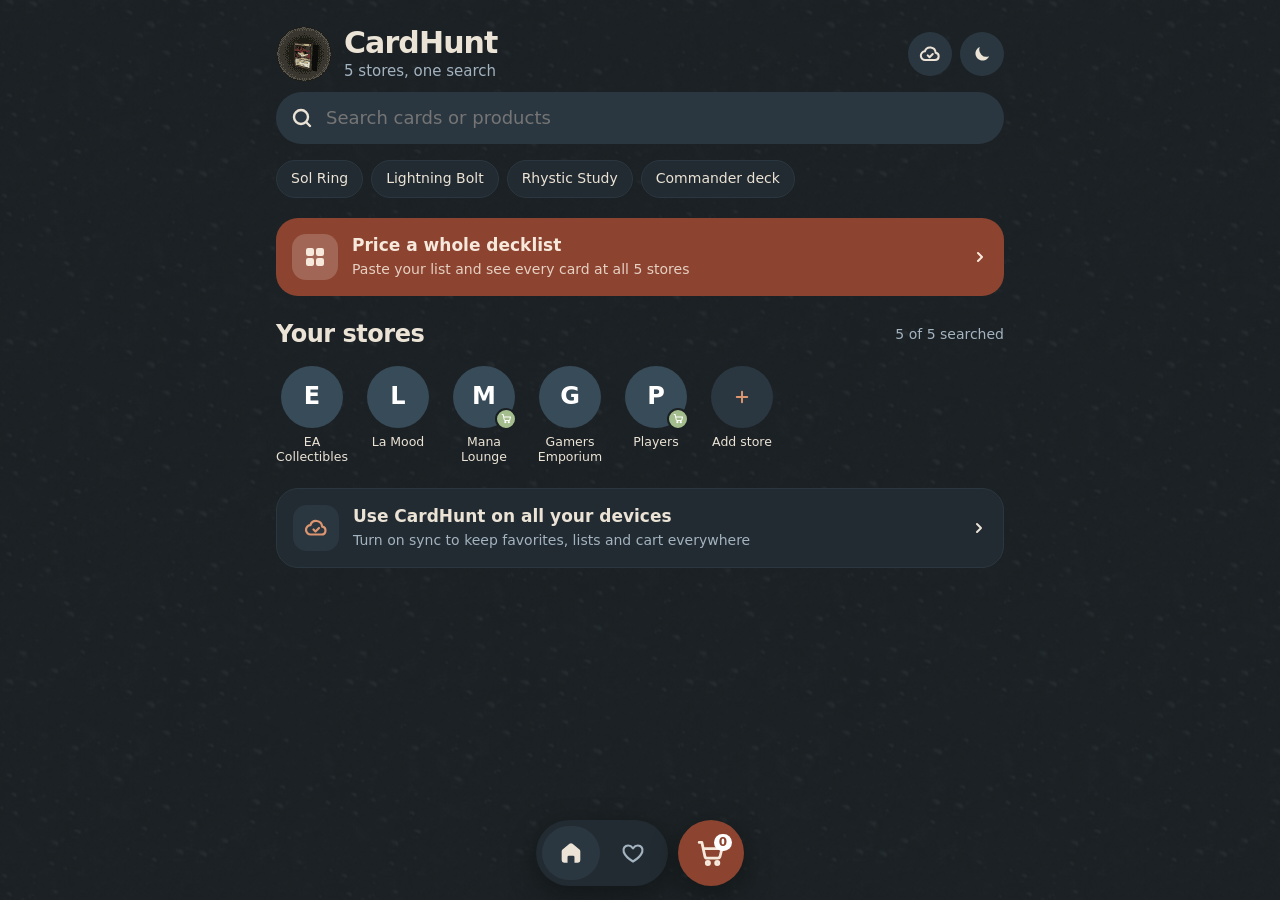
==== index.html @ 06180894 "Foil sheen sits exactly on the card picture (no edge strip), slower and fainter Co-Authored-By: Clau" ====
<!doctype html>
<html lang="en">
<head>
<meta charset="utf-8">
<meta name="viewport" content="width=device-width, initial-scale=1, viewport-fit=cover">
<meta name="theme-color" content="#1a2023">
<script>try{var t=JSON.parse(localStorage.getItem('cardhunt2.theme')||'"dark"');document.documentElement.dataset.theme=t==='light'?'light':'dark'}catch(e){document.documentElement.dataset.theme='dark'}</script>
<title>CardHunt</title>
<link rel="manifest" href="manifest.webmanifest">
<link rel="icon" type="image/png" sizes="192x192" href="icons/icon-192.png">
<link rel="apple-touch-icon" href="icons/apple-touch-icon.png">
<meta name="apple-mobile-web-app-capable" content="yes">
<meta name="mobile-web-app-capable" content="yes">
<meta name="apple-mobile-web-app-title" content="CardHunt">
<meta name="apple-mobile-web-app-status-bar-style" content="default">
<meta name="description" content="Search five Canadian MTG stores at once, save favorites, wishlists and decks.">
<style>
:root{
  /* Dark ("Eyes on the Black"): colours taken from Ihsan's Shade. Blue-black armour for the page and panels,
     bone white for the words, steel-blue highlights for muted text, the ember sky for buttons and links.
     Light: Nord Snow Storm surfaces with Polar Night text, and a deep red accent.
     --accent fills buttons, --accent-ink is accent-coloured text. ok, warn, heart are status colours. */
  --bg:#1a2023; --surface:#222b31; --surface-2:#2b3740; --surface-3:#384b59; --text:#ebe3d6; --muted:#a3b3c0;
  --line:#2b3740; --accent:#8c4430; --accent-text:#f6e9dc; --accent-ink:#dd9670; --ok:#a3be8c; --warn:#e0b86a; --heart:#c8584c;
  --sheet-bg:#1a2023; --sheet:#222b31; --sheet-2:#2b3740; --sheet-text:#ebe3d6; --sheet-muted:#a3b3c0;
  --shadow:0 8px 28px rgba(0,0,0,.35); --r:24px;
  color-scheme:dark;   /* scrollbars and form controls follow the theme (Firefox kept a white scrollbar) */
}
:root[data-theme="light"]{
  --bg:#e5e9f0; --surface:#eceff4; --surface-2:#d8dee9; --surface-3:#d8dee9; --text:#2e3440; --muted:#4c566a;
  --line:#d8dee9; --accent:#793c37; --accent-text:#f4e7d1; --accent-ink:#793c37; --ok:#4f7a3a; --warn:#9a6a10; --heart:#bf616a; --shadow:0 8px 28px rgba(46,52,64,.14);
  color-scheme:light;
}
html{background:var(--bg);scrollbar-color:var(--surface-3) var(--bg)}
/* Vintage texture: the old card frame, greyed and almost hidden under the theme colour, on the page only.
   To turn it off, delete this block (or set --tex:none). */
:root{--tex:url(textures/frame-tutor.jpg); --veil:rgba(26,32,35,.949); --veil-sheet:rgba(34,43,49,.897)}   /* dark: the beaded frame of an Alpha black card (Demonic Tutor), kept subtle */
:root[data-theme="light"]{--tex:url(textures/frame-white.jpg); --veil:rgba(229,233,240,.87); --veil-sheet:rgba(229,233,240,.8)}   /* light: the white-card frame stitched from Academy Rector, Swords to Plowshares and Divine Retribution; veil tuned so it shows as much as the dark one */
body{min-height:100vh;min-height:100dvh}
body,.top,.stools{background-color:var(--bg);background-image:linear-gradient(var(--veil),var(--veil)),var(--tex);background-size:auto,340px;background-attachment:fixed}
.sheet .body:not(.cartsheet .body){background-image:linear-gradient(var(--veil-sheet),var(--veil-sheet)),var(--tex);background-size:auto,340px}
*{box-sizing:border-box;-webkit-tap-highlight-color:transparent}
html,body{margin:0}
body{background-color:var(--bg);color:var(--text);font:16px/1.4 -apple-system,BlinkMacSystemFont,"SF Pro Text","Segoe UI",Roboto,system-ui,sans-serif;-webkit-font-smoothing:antialiased}
button{font:inherit;color:inherit;background:none;border:0;padding:0;cursor:pointer}
a{color:inherit}
svg{display:block}
.app{max-width:760px;margin:0 auto;padding:12px 16px calc(104px + env(safe-area-inset-bottom))}
.lrail .lcard{flex:none;width:170px}
.hidden{display:none!important}

/* search pill */
.top{position:sticky;top:0;z-index:15;background-color:var(--bg);padding:8px 0 6px;margin:0 -16px;padding-left:16px;padding-right:16px;display:flex;gap:10px;align-items:center}
.top .pill{flex:1;min-width:0}

.pill{display:flex;align-items:center;gap:10px;background:var(--surface-2);border-radius:999px;padding:0 14px;height:52px;position:relative}
.pill input{flex:1;min-width:0;border:0;outline:0;background:transparent;color:var(--text);font:inherit;font-size:18px}
.pill input::-webkit-search-cancel-button,.pill input::-webkit-search-decoration{-webkit-appearance:none;display:none}
.pill .x{width:26px;height:26px;border-radius:50%;background:var(--surface-3);display:flex;align-items:center;justify-content:center;color:var(--muted)}
.suggest{position:absolute;left:0;right:0;top:58px;background:var(--surface);border-radius:18px;box-shadow:var(--shadow);overflow:hidden;z-index:20}
.suggest button{display:flex;align-items:center;gap:10px;width:100%;text-align:left;padding:12px 16px}
.suggest button.on,.suggest button:hover{background:var(--surface-2)}
.suggest .muted{color:var(--muted)}

/* chips */
.chips{display:flex;gap:8px;overflow-x:auto;padding:10px 0 4px;scrollbar-width:none;margin:0 -16px;padding-left:16px;padding-right:16px}
.chips::-webkit-scrollbar{display:none}
.chip{flex:none;display:flex;align-items:center;gap:6px;height:42px;border:1.5px solid var(--line);background:var(--surface);border-radius:999px;padding:0 16px;font-size:15px;font-weight:500}
.chip.icon{width:50px;justify-content:center;padding:0}
.chip.on{background:var(--text);color:var(--bg);border-color:var(--text)}
.chip.off{opacity:.45;text-decoration:line-through}

/* headings */
.h{display:flex;align-items:center;gap:8px;margin:22px 0 12px}
.h h2{margin:0;font-size:24px;letter-spacing:-.02em}
.h .more{width:28px;height:28px;border-radius:50%;background:var(--surface-2);display:flex;align-items:center;justify-content:center}
.h .right{margin-left:auto;font-size:15px;color:var(--accent-ink);font-weight:600}
.sub{color:var(--muted);font-size:14px;margin:-6px 0 12px}

/* product grid */
.grid{display:grid;grid-template-columns:repeat(2,minmax(0,1fr));gap:18px 14px}
@media (min-width:620px){.grid{grid-template-columns:repeat(3,minmax(0,1fr))}}
.p{min-width:0}
.p .img{touch-action:manipulation;-webkit-user-select:none;user-select:none;position:relative;display:block;width:100%;aspect-ratio:1/1;border-radius:var(--r);overflow:hidden;background:var(--surface-2)}
.p .img img{width:100%;height:100%;object-fit:cover;object-position:top center;display:block}
.p .img .ph{position:absolute;inset:0;display:flex;align-items:center;justify-content:center;text-align:center;padding:12px;color:var(--muted);font-size:14px}
.heart{position:absolute;right:10px;bottom:10px;width:44px;height:44px;border-radius:50%;background:rgba(80,80,90,.45);backdrop-filter:blur(6px);-webkit-backdrop-filter:blur(6px);display:flex;align-items:center;justify-content:center;color:#fff}
.heart.on{color:var(--heart);background:rgba(255,255,255,.92)}
.heart svg{transition:transform .15s}
.heart:active svg{transform:scale(.85)}
.heart.pop svg{animation:pop .45s cubic-bezier(.2,1.8,.4,1)}
@keyframes pop{0%{transform:scale(.5)}55%{transform:scale(1.35)}100%{transform:scale(1)}}
.burst{position:absolute;inset:0;display:flex;align-items:center;justify-content:center;pointer-events:none;color:#fff;z-index:2}
.burst svg{width:46%;height:auto;filter:drop-shadow(0 6px 18px rgba(0,0,0,.35));animation:burst .9s ease-out forwards}
.burst.off{color:rgba(255,255,255,.9)}
@keyframes burst{0%{transform:scale(.2);opacity:0}15%{transform:scale(1.2);opacity:1}30%{transform:scale(.92)}45%{transform:scale(1.04)}75%{transform:scale(1);opacity:1}100%{transform:scale(1.15) translateY(-12px);opacity:0}}
@media (prefers-reduced-motion: reduce){.heart.pop svg,.burst svg{animation:none}.burst{display:none}}
.tag{position:absolute;left:10px;bottom:10px;background:var(--ok);color:#fff;border-radius:999px;padding:3px 9px;font-weight:600;font-size:12px}
.tag.sold{background:rgba(20,20,24,.7)}
.p .meta{padding:8px 2px 0}
.p .store{color:var(--muted);font-size:15px;white-space:nowrap;overflow:hidden;text-overflow:ellipsis}
.p .title{font-weight:650;font-size:16px;white-space:nowrap;overflow:hidden;text-overflow:ellipsis}
.p .price{font-weight:700;font-size:17px;margin-top:2px}
.p.out .img{opacity:.55}

/* horizontal rail */
.rail{display:flex;gap:12px;overflow-x:auto;scrollbar-width:none;margin:0 -16px;padding:0 16px 4px}
.rail::-webkit-scrollbar{display:none}
.rail .p{flex:none;width:132px}
.noimg{display:flex;align-items:center;justify-content:center;width:100%;height:100%;min-height:120px;background:var(--surface-2);color:var(--muted);aspect-ratio:488/680}.noimg svg{width:40px;height:40px;opacity:.55}
.lrail .lcard{flex:none;width:140px}
.bchips{margin-top:6px}
.rail .p .img{border-radius:14px;aspect-ratio:488/680}
.rail .p .img img{object-fit:cover;object-position:center}
.rail .heart{width:38px;height:38px;right:8px;bottom:8px}

/* rows */
.rows{display:flex;flex-direction:column}
.row{display:flex;align-items:center;gap:14px;padding:10px 0;text-align:left;width:100%}
.row .ic{width:60px;height:60px;border-radius:50%;background:var(--surface-2);display:flex;align-items:center;justify-content:center;flex:none;color:var(--muted);overflow:hidden}
.row .ic.sq{border-radius:14px}
.row .ic img{width:100%;height:100%;object-fit:cover;object-position:top}
.row .t{font-size:17px;font-weight:550}
.row .s{font-size:15px;color:var(--muted)}
.row .grow{flex:1;min-width:0}
.row .grow .t{white-space:nowrap;overflow:hidden;text-overflow:ellipsis}

/* cards (lists) */
.lcards{display:grid;grid-template-columns:repeat(2,minmax(0,1fr));gap:12px}
.lcard{background:var(--surface);border:1px solid var(--line);border-radius:20px;padding:12px;text-align:left;display:flex;flex-direction:column;gap:8px}
.lcard .stack{display:flex;height:70px}
.lcard .stack img,.lcard .stack .blank{width:50px;height:70px;border-radius:8px;object-fit:cover;object-position:top;margin-right:-18px;border:2px solid var(--surface);background:var(--surface-2)}
.lcard .n{font-weight:650}
.lcard .c{font-size:14px;color:var(--muted)}
.newcard{align-items:center;justify-content:center;color:var(--accent-ink);font-weight:600;border-style:dashed;min-height:132px}

/* segmented */

/* list detail */
.li{display:flex;align-items:center;gap:12px;padding:10px 0;border-bottom:1px solid var(--line)}
.li img,.li .blank{width:46px;height:64px;border-radius:7px;object-fit:cover;object-position:top;background:var(--surface-2);flex:none}
.li .grow{flex:1;min-width:0}
.li .n{font-weight:600;white-space:nowrap;overflow:hidden;text-overflow:ellipsis}
.li .b{font-size:14px;color:var(--ok);font-weight:600}
.li .b.none{color:var(--warn)}
.li .b.wait{color:var(--muted);font-weight:400}
.stepper{display:flex;align-items:center;gap:2px;background:var(--surface-2);border-radius:999px;height:36px;padding:0 4px}
.stepper button{width:30px;height:30px;border-radius:50%;display:flex;align-items:center;justify-content:center}
.stepper span{min-width:18px;text-align:center;font-weight:600}
.field{display:flex;gap:8px;margin:12px 0;position:relative}
.field input,.field textarea{flex:1;min-width:0;border:1.5px solid var(--line);background:var(--surface);color:var(--text);border-radius:14px;padding:12px 14px;font:inherit;outline:0}
.field textarea{min-height:130px;resize:vertical}
.field .suggest{top:52px}
.btn{height:48px;border-radius:999px;padding:0 20px;background:var(--accent);color:var(--accent-text);font-weight:650;display:inline-flex;align-items:center;justify-content:center;gap:8px}
.btn{transition:transform .12s}
a.btn{text-decoration:none}
.btn.ghost{background:var(--surface-2);color:var(--text);font-weight:550}
.btn.block{width:100%}
.btn:disabled{opacity:.5}
.actions{display:flex;gap:8px;flex-wrap:wrap;margin:10px 0}
.titleedit{font-size:26px;font-weight:700;letter-spacing:-.02em;border:0;background:transparent;color:var(--text);outline:0;width:100%;padding:0;margin:6px 0 2px}
.total{display:flex;justify-content:space-between;align-items:center;background:var(--surface);border:1px solid var(--line);border-radius:18px;padding:14px 16px;margin-top:16px;font-weight:650}
.empty{color:var(--muted);text-align:center;padding:30px 16px}
.skel{aspect-ratio:1/1;border-radius:var(--r);background:var(--surface-2);animation:pulse 1.2s ease-in-out infinite}
.skel.t{aspect-ratio:auto;height:14px;border-radius:7px;margin-top:10px;width:70%}
@keyframes pulse{50%{opacity:.45}}
.note{color:var(--muted);font-size:13px;margin-top:18px}
.buy{margin-top:18px}
.btn.big{height:58px;font-size:18px;border-radius:18px}
.incart{display:flex;align-items:center;gap:12px;background:var(--surface-2);border-radius:18px;padding:8px 8px 8px 18px;min-height:58px}
.incart>div:first-child{flex:1;display:flex;flex-direction:column}
.incart b{font-size:17px}
.incart>div:first-child span{font-size:13px;color:var(--muted)}
.bigstep{display:flex;align-items:center;gap:4px;background:var(--surface);border-radius:14px;padding:4px;box-shadow:0 1px 3px rgba(0,0,0,.08)}
.bigstep button{width:46px;height:46px;border-radius:12px;display:flex;align-items:center;justify-content:center;color:var(--text);transition:transform .12s,background .15s}
.bigstep button:last-child{background:var(--accent);color:var(--accent-text)}
.bigstep button svg{width:20px;height:20px}
.bigstep span{min-width:34px;text-align:center;font-size:20px;font-weight:750;font-variant-numeric:tabular-nums}
.bigstep span.bump{animation:bump .25s}
@keyframes bump{40%{transform:scale(1.35)}}
.soldnote{text-align:center;color:var(--warn);font-weight:600;padding:14px;background:var(--surface-2);border-radius:18px}
.tiles{display:grid;grid-template-columns:repeat(3,1fr);gap:10px;margin-top:10px}
.tile2{display:flex;flex-direction:column;align-items:center;justify-content:center;gap:6px;height:78px;border-radius:18px;background:var(--surface-2);color:var(--text);font-size:13.5px;font-weight:600;text-decoration:none;transition:transform .12s}
.tile2.on{color:var(--heart)}
.tile2.on span{color:var(--text)}
.btn,.tile2,.bigstep button,.sbub,.chip,.promo{-webkit-tap-highlight-color:transparent}
.btn:active,.tile2:active,.bigstep button:active,.sbub:active,.promo:active,.chip:active{transform:scale(.95)}
@media (prefers-reduced-motion: reduce){.btn:active,.tile2:active,.bigstep button:active,.sbub:active,.promo:active,.chip:active{transform:none}.bigstep span.bump{animation:none}}
.ci .ciimg{flex:none;padding:0;display:block;border-radius:12px;overflow:hidden}
.ci button.nm{text-align:left;color:inherit;padding:0;font:inherit}
.h .hint{margin-left:auto;color:var(--muted);font-size:14px}
.srail{display:flex;gap:14px;overflow-x:auto;scrollbar-width:none;margin:0 -16px;padding:2px 16px 6px}
.srail::-webkit-scrollbar{display:none}
.sbub{flex:none;width:72px;display:flex;flex-direction:column;align-items:center;gap:6px}
.sbub .logo,.sthead .logo{position:relative;width:62px;height:62px;border-radius:50%;display:flex;align-items:center;justify-content:center;font-weight:800;font-size:24px;color:#fff}
.logo.haslogo{border:1px solid rgba(0,0,0,.08)}
.logo img{position:absolute;inset:0;width:100%;height:100%;object-fit:contain;padding:9%;border-radius:50%;background:#fff}
.sbub .logo.add{background:var(--surface-2);color:var(--accent-ink);border:1.5px dashed var(--line)}
.sbub .logo i{position:absolute;right:-2px;bottom:-2px;width:22px;height:22px;border-radius:50%;background:var(--ok);color:#fff;display:flex;align-items:center;justify-content:center;border:2px solid var(--bg)}
.sbub .nm{font-size:12.5px;line-height:1.2;text-align:center;color:var(--text);max-width:72px;overflow:hidden;display:-webkit-box;-webkit-line-clamp:2;-webkit-box-orient:vertical}
.sbub.off .logo{filter:grayscale(1);opacity:.45}
.sbub.off .nm{color:var(--muted);text-decoration:line-through}
.sthead{display:flex;align-items:center;gap:14px;margin:6px 0 10px}
.sthead h2{margin:0;font-size:22px}
.switch{flex:none;width:50px;height:30px;border-radius:999px;background:var(--surface-3);position:relative;transition:background .2s}
.switch i{position:absolute;left:3px;top:3px;width:24px;height:24px;border-radius:50%;background:#fff;box-shadow:0 1px 3px rgba(0,0,0,.3);transition:transform .2s}
.switch.on{background:var(--ok)}
.switch.on i{transform:translateX(20px)}
.hello{display:flex;align-items:center;gap:8px;padding:14px 0 2px}
.hello>div{flex:1;min-width:0}
.hello h1{margin:0;font-size:30px;letter-spacing:-.03em;line-height:1.1}
.hello .hlogo{flex:none;display:block;margin-right:4px}
.hello .hlogo img{display:block;height:56px;width:56px;image-rendering:pixelated}
.hello p{margin:2px 0 0;color:var(--muted);font-size:15px}
.iconbtn{position:relative;width:44px;height:44px;border-radius:50%;background:var(--surface-2);display:flex;align-items:center;justify-content:center;color:var(--text);flex:none}
.iconbtn.on{color:var(--accent-ink)}
.iconbtn i{position:absolute;top:9px;right:9px;width:9px;height:9px;border-radius:50%;background:var(--ok);border:2px solid var(--surface-2)}
.recent{display:flex;gap:8px;overflow-x:auto;scrollbar-width:none;margin:4px -16px 0;padding:6px 16px 2px}
.recent::-webkit-scrollbar{display:none}
.recent .chip{height:38px;font-size:14px;padding:0 14px}
.recent .chip.clear{padding:0;width:38px;justify-content:center;color:var(--muted)}
.promo{display:flex;align-items:center;gap:14px;width:100%;text-align:left;margin-top:18px;padding:16px;border-radius:22px;background:var(--accent);color:var(--accent-text)}
.promo .ic{width:46px;height:46px;border-radius:14px;background:rgba(255,255,255,.18);display:flex;align-items:center;justify-content:center;flex:none}
.promo .ic svg{width:24px;height:24px}
.promo .grow{flex:1;min-width:0;display:flex;flex-direction:column;gap:2px}
.promo b{font-size:17px}
.promo .grow span{font-size:14px;opacity:.85}
.promo.soft{background:var(--surface);color:var(--text);border:1.5px solid var(--line)}
.promo.soft .ic{background:var(--surface-2);color:var(--accent-ink)}
.promo.soft .grow span{color:var(--muted);opacity:1}
.row>svg{color:var(--muted);flex:none}
.syncs .code{font:700 20px/1.3 ui-monospace,SFMono-Regular,Menlo,Consolas,monospace;letter-spacing:.04em;background:var(--surface-2);border-radius:16px;padding:16px;text-align:center;margin:10px 0 4px;word-break:break-all;user-select:all}
.links{display:flex;flex-wrap:wrap;gap:6px;margin-top:10px}
.links a{font-size:13px;text-decoration:none;background:var(--surface-2);border-radius:999px;padding:6px 11px}

/* bottom nav */
.nav{position:fixed;left:0;right:0;bottom:0;z-index:30;display:flex;justify-content:center;gap:10px;padding:10px 16px calc(14px + env(safe-area-inset-bottom));pointer-events:none}
.navpill{pointer-events:auto;display:flex;align-items:center;gap:4px;background:var(--surface);border-radius:999px;padding:6px;box-shadow:var(--shadow)}
.navpill button{width:58px;height:54px;border-radius:999px;display:flex;align-items:center;justify-content:center;color:var(--muted)}
.navpill button.on{background:var(--surface-2);color:var(--text)}
.cartbtn{pointer-events:auto;width:66px;height:66px;border-radius:50%;background:var(--accent);color:var(--accent-text);display:flex;align-items:center;justify-content:center;box-shadow:var(--shadow);position:relative}
.cartbtn span{position:absolute;top:14px;right:12px;font-size:12px;font-weight:800;background:#fff;color:var(--accent);border-radius:999px;padding:0 5px;min-width:18px;text-align:center}

/* sheets */
.sheet{position:fixed;inset:0;z-index:50;display:flex;align-items:flex-end;justify-content:center}
.sheet .scrim{position:absolute;inset:0;background:rgba(0,0,0,.5);animation:fadein .28s ease-out}
.sheet .body{animation:slideup .38s cubic-bezier(.22,1,.36,1);transition:transform .25s cubic-bezier(.22,1,.36,1);will-change:transform}
.sheet.closing{pointer-events:none}
.sheet.closing .scrim{animation:fadeout .22s ease-in forwards}
.sheet.closing .body{animation:slidedown .22s ease-in forwards}
@keyframes fadein{from{opacity:0}}
@keyframes fadeout{to{opacity:0}}
@keyframes slideup{from{transform:translateY(100%)}}
@keyframes slidedown{to{transform:translateY(100%)}}
@media (prefers-reduced-motion: reduce){.sheet .scrim,.sheet .body{animation:none}}
.sheet .body{position:relative;width:100%;max-width:760px;max-height:92vh;overflow-y:auto;background:var(--bg);border-radius:28px 28px 0 0;padding:14px 16px calc(28px + env(safe-area-inset-bottom))}
.sheet .grab{width:44px;height:5px;border-radius:3px;background:var(--surface-3);margin:0 auto 12px}
.sheet .close{position:absolute;right:14px;top:14px;width:38px;height:38px;border-radius:50%;background:var(--surface-2);display:flex;align-items:center;justify-content:center}
.pd .big:not(.btn){height:min(36vh,460px);width:auto;max-width:100%;margin:6px auto 0;display:block;border-radius:18px;aspect-ratio:488/680;object-fit:cover;background:var(--surface-2)}
.missnote{display:flex;gap:10px;align-items:center;margin-top:12px;padding:10px 12px;border-radius:14px;background:var(--surface-2);font-size:13px;color:var(--muted)}.missnote a{color:var(--accent-ink);font-weight:600}.missnote svg{flex:none}
.pd .store{color:var(--muted);margin-top:12px;font-size:14px}
.pd h3{margin:2px 0 4px;font-size:22px;letter-spacing:-.01em}
.pd .pr{font-size:22px;font-weight:750}
.pd .st{font-size:14px;font-weight:600;color:var(--ok);margin-top:2px}
.pd .st.sold{color:var(--warn)}
.pd .hint{color:var(--muted);font-size:13px;margin-top:4px}

/* cart (dark, like Shop) */
.cartsheet{--accent:#8c4430;--accent-text:#f6e9dc;--accent-ink:#dd9670}
.cartsheet .body{background:var(--sheet-bg);color:var(--sheet-text)}
.cartsheet .grab{background:#333}
.cartsheet .close{background:var(--sheet-2);color:var(--sheet-text)}
.cartsheet h2{margin:4px 0 14px;font-size:24px}
.sc{background:var(--sheet);border-radius:28px;padding:18px;margin-bottom:14px}
.sc .shd{display:flex;align-items:center;gap:12px;width:100%;text-align:left;color:inherit;padding:0}
.sc .shd .grow{flex:1;min-width:0}
.sc .shd .sum{font-size:14px;color:var(--sheet-muted);max-height:0;opacity:0;overflow:hidden;transition:max-height .3s,opacity .25s}
.sc.folded .shd .sum{max-height:22px;opacity:1}
.sc .shd .chev{flex:none;width:36px;height:36px;border-radius:50%;background:var(--sheet-2);display:flex;align-items:center;justify-content:center;transition:transform .3s cubic-bezier(.22,1,.36,1)}
.sc.folded .shd .chev{transform:rotate(-90deg)}
.sc .scb{display:grid;grid-template-rows:1fr;transition:grid-template-rows .35s cubic-bezier(.22,1,.36,1)}
.sc .scb>div{overflow:hidden;min-height:0;padding-top:12px;transition:padding .35s}
.sc.folded .scb{grid-template-rows:0fr}
.sc.folded .scb>div{padding-top:0}
.cjump{display:flex;gap:8px;overflow-x:auto;scrollbar-width:none;margin:0 -16px 14px;padding:8px 16px;position:sticky;top:-14px;z-index:3;background:var(--sheet-bg)}
.cartsheet .sc{scroll-margin-top:66px}
.cjump::-webkit-scrollbar{display:none}
.cjump button{flex:none;display:flex;align-items:center;gap:8px;height:40px;padding:0 14px;border-radius:999px;background:var(--sheet-2);color:var(--sheet-text);font-size:14px;font-weight:600}
.cjump button.on{background:#ebe3d6;color:#1a2023}
.cjump button.on b{background:rgba(0,0,0,.1)}
.cpick{color:var(--sheet-muted);font-size:13px;margin:-6px 0 12px}
.cpicked{display:flex;align-items:center;gap:12px;background:var(--sheet);border-radius:20px;padding:14px 18px;margin:-4px 0 14px}
.cpicked>div:first-child{flex:1;display:flex;flex-direction:column}
.cpicked b{font-size:16px}
.cpicked span{font-size:13px;color:var(--sheet-muted)}
.cpicked .amt{font-size:22px;font-weight:800}
.cjump .dot{width:12px;height:12px;border-radius:50%}
.cjump b{background:rgba(255,255,255,.14);border-radius:999px;padding:1px 8px;font-size:13px}
@media (prefers-reduced-motion: reduce){.sc .scb,.sc .shd .chev,.sc .shd .sum{transition:none}}
.sc .logo{position:relative;width:48px;height:48px;border-radius:50%;display:flex;align-items:center;justify-content:center;font-weight:800;color:#fff;flex:none}
.sc .sn{font-size:18px;font-weight:650}
.ci{display:flex;gap:14px;padding:10px 0}
.ci img,.ci .blank{width:92px;height:128px;border-radius:12px;object-fit:cover;object-position:top;background:var(--sheet-2);flex:none}
.ci .grow{flex:1;min-width:0}
.ci .top2{display:flex;gap:8px;justify-content:space-between}
.ci .nm{font-size:16px;font-weight:650;line-height:1.25}
.ci .pp{font-weight:650;white-space:nowrap}
.ci .cd{color:var(--sheet-muted);font-size:15px;margin-top:4px}
.ci .ctl{display:flex;align-items:center;gap:8px;margin-top:10px;flex-wrap:wrap}
.ci .stepper{background:var(--sheet-2);height:40px}
.ci .stepper button{color:var(--sheet-text)}
.ci .later{height:40px;padding:0 14px;border-radius:999px;background:var(--sheet-2);font-size:14px;font-weight:600}
.sc .subt{display:flex;justify-content:space-between;font-size:17px;margin:12px 0}
.sc .co{display:block;width:100%;height:54px;border-radius:999px;background:var(--sheet-2);color:var(--sheet-text);font-weight:650;font-size:17px}
.sc .info{display:flex;align-items:center;gap:10px;color:var(--sheet-muted);font-size:14px;margin-top:12px}
.ci .added{color:#4ade80;font-size:14px;font-weight:600;margin-top:4px}
.grandrow{display:flex;justify-content:space-between;font-size:18px;font-weight:700;padding:6px 6px 4px}
.walk .shd{display:flex;align-items:center;gap:12px;margin:4px 0 14px}
.walk .logo{position:relative;width:48px;height:48px;border-radius:50%;display:flex;align-items:center;justify-content:center;font-weight:800;color:#fff;flex:none}
.cartsheet .btn.ghost{background:var(--sheet-2);color:var(--sheet-text)}
.walk .sn{font-size:18px;font-weight:650}
.walk .cd{color:var(--sheet-muted);font-size:15px}
.walk .bar{height:6px;border-radius:3px;background:var(--sheet-2);overflow:hidden;margin-bottom:16px}
.walk .bar span{display:block;height:100%;background:var(--accent);transition:width .3s}
.walk .wi{display:flex;gap:14px;align-items:center;background:var(--sheet);border-radius:22px;padding:14px}
.walk .wi img{width:96px;height:134px;border-radius:12px;object-fit:cover;object-position:top;flex:none}
.walk .nm{font-size:17px;font-weight:650;line-height:1.25}
.walk .qtyneed{margin-top:8px;font-size:15px}
.walk .steps{color:var(--sheet-muted);font-size:15px;line-height:1.6;padding-left:22px;margin:16px 0}
.walk .steps b{color:var(--sheet-text)}
.walk .later{height:40px;padding:0 14px;border-radius:999px;background:var(--sheet-2);font-size:14px;font-weight:600;margin-top:12px}
.walk.done{text-align:center;padding:20px 0}
.walk.done .big{font-size:56px}
.walk.done .sub{color:var(--sheet-muted)}
.coall{position:sticky;bottom:0;display:flex;gap:10px;padding-top:10px}
.coall .btn{flex:1;height:56px;font-size:17px}
.cartsheet .empty{color:var(--sheet-muted)}
.cartsheet .note{color:var(--sheet-muted)}

.toast{position:fixed;left:50%;bottom:110px;transform:translateX(-50%);background:var(--text);color:var(--bg);padding:10px 16px;border-radius:999px;font-size:14px;font-weight:600;z-index:60;box-shadow:var(--shadow);transition:opacity .2s;max-width:calc(100% - 32px);text-align:center;display:flex;align-items:center;gap:14px;white-space:nowrap}
.toast span{overflow:hidden;text-overflow:ellipsis}
body:has(#sheet .cartsheet) .toast{background:#ebe3d6;color:#1a2023}
body:has(#sheet .cartsheet) .toast button{color:#793c37;filter:none}
.toast button{color:var(--accent-ink);font-weight:750;font-size:15px;padding:4px 2px;flex:none;filter:brightness(1.35)}

/* store page */
.shero{position:relative;margin:-12px -16px 0;padding:calc(10px + env(safe-area-inset-top)) 16px 34px;color:#fff;background:linear-gradient(180deg,var(--tint2) 0%,var(--tint) 50%,color-mix(in srgb,var(--tint) 72%,var(--bg)) 70%,color-mix(in srgb,var(--tint) 30%,var(--bg)) 87%,var(--bg) 100%)}
.shin{display:flex;align-items:center;gap:14px;margin-top:14px}
.shin .grow{flex:1;min-width:0}
.shin .logo,.abhero .logo{position:relative;flex:none;width:64px;height:64px;border-radius:18px;overflow:hidden;display:flex;align-items:center;justify-content:center;font-weight:800;font-size:26px;color:#fff;box-shadow:0 4px 16px rgba(0,0,0,.25);border:0}
.shin .logo img,.abhero .logo img{border-radius:0;padding:10%}
.shin h1{margin:0;font-size:26px;line-height:1.1;letter-spacing:-.02em;overflow:hidden;text-overflow:ellipsis;display:-webkit-box;-webkit-line-clamp:2;-webkit-box-orient:vertical}
.shmeta{display:flex;flex-wrap:wrap;gap:6px 8px;align-items:center;font-size:13.5px;opacity:.92;margin-top:4px}
.shmeta .b{display:inline-flex;align-items:center;gap:5px;background:rgba(255,255,255,.2);padding:3px 9px;border-radius:999px;font-weight:600;font-size:12.5px}
.storepage .glass{background:rgba(255,255,255,.18)}
.storepage .stools .pill{box-shadow:inset 0 0 0 1.5px var(--tintsoft)}
.storepage .btn:not(.ghost){background:var(--tint)}
.storepage .stcart{box-shadow:none;background:var(--tintsoft)}
.storepage .later{color:color-mix(in srgb,var(--tint) 70%,var(--text))}
.abhero{position:relative;margin:-14px -16px 0;padding:26px 16px 30px;display:flex;align-items:center;gap:14px;color:#fff;border-radius:28px 28px 0 0;background:linear-gradient(180deg,var(--tint2) 0%,var(--tint) 52%,color-mix(in srgb,var(--tint) 70%,var(--bg)) 72%,color-mix(in srgb,var(--tint) 28%,var(--bg)) 88%,var(--bg) 100%)}
.abhero .close{top:14px;right:14px;background:rgba(255,255,255,.2);color:#fff}
.abhero h2{margin:0;font-size:22px;padding-right:44px}
.abhero div div{font-size:14px;opacity:.9}
.shnav{display:flex;align-items:center}.shnav .grow{flex:1}
.glass{width:42px;height:42px;border-radius:50%;background:rgba(0,0,0,.38);color:#fff;display:flex;align-items:center;justify-content:center;-webkit-backdrop-filter:blur(10px);backdrop-filter:blur(10px)}
.stools{position:sticky;top:0;z-index:15;background-color:var(--bg);margin:0 -16px;padding:14px 16px 2px}
.stools .chips{padding-bottom:2px}
.stools .chip svg{width:17px;height:17px}
.stcart{display:flex;align-items:center;gap:12px;margin-top:18px;padding:14px 14px 14px 18px;border-radius:22px;background:var(--surface);box-shadow:var(--shadow)}
.stcart .grow{flex:1;min-width:0;display:flex;flex-direction:column}
.stcart span{color:var(--muted);font-size:14px}
.later{color:var(--accent-ink);font-weight:600;font-size:15px}
.pd button.store{display:inline-flex;align-items:center;gap:4px;font-weight:600;color:var(--accent-ink)}
.pd button.store svg{width:13px;height:13px}
.cfoot{display:flex;justify-content:space-between;align-items:center;gap:10px;margin-top:12px}
.cfoot .later{height:40px;padding:0 14px;border-radius:999px;background:var(--sheet-2);color:var(--sheet-text);font-size:14px;font-weight:600;display:inline-flex;align-items:center;gap:4px}
.cfoot .later svg{width:12px;height:12px}
/* about sheet */
.storesheet .body{padding-top:14px}
.sdesc{margin:16px 0 0;font-size:16px;line-height:1.5}
.socials{display:flex;flex-wrap:wrap;gap:8px}
.socials a{display:inline-flex;align-items:center;gap:8px;height:44px;padding:0 16px 0 12px;border-radius:999px;background:var(--surface-2);text-decoration:none;font-weight:600;font-size:15px}
.socials .si{display:flex}
.row .ic{flex:none}
/* add store: tabs and map */
.seg{display:flex;background:var(--surface-2);border-radius:999px;padding:4px;gap:4px}
.seg button{flex:1;height:42px;border-radius:999px;font-weight:600;font-size:15px;color:var(--muted);display:flex;align-items:center;justify-content:center;gap:6px}
.seg button.on{background:var(--surface);color:var(--text);box-shadow:0 1px 4px rgba(0,0,0,.12)}
.nmapwrap{position:relative;border-radius:22px;overflow:hidden;height:min(46vh,380px);background:var(--surface-2)}
#nmap{position:absolute;inset:0;z-index:0}
.glass2{position:absolute;left:10px;bottom:10px;z-index:500;width:44px;height:44px;border-radius:50%;background:var(--surface);color:var(--accent-ink);box-shadow:var(--shadow);display:flex;align-items:center;justify-content:center}
.nrad{display:flex;align-items:center;gap:12px;margin:14px 2px}
.nrad span{color:var(--muted);font-size:14px}
.nrad input{flex:1;accent-color:var(--accent-ink)}
.nrad b{min-width:52px;text-align:right}
.nlist .nrow{align-items:center;border-radius:16px;padding:10px 8px;margin:0 -8px}
.nrow .num{width:30px;height:30px;border-radius:50%;background:var(--accent);color:var(--accent-text);font-weight:700;font-size:13px;display:flex;align-items:center;justify-content:center}
.nrow .s{color:var(--muted);font-size:13.5px}
.nrow .nmsg:empty{display:none}
.nrow .nmsg{color:var(--text)}
.nrow .added{color:var(--ok);font-weight:650;font-size:14px;flex:none}
.nrow .noweb{color:var(--muted);font-size:13px;flex:none;text-decoration:none}
a.noweb{color:var(--accent-ink)!important;font-weight:600}
.nrow .num.dim{background:#8a8a94}
.nrow .num.mine,.npin.mine span{background:var(--ok)}
.nmore{display:flex;gap:8px;flex-wrap:wrap;margin-top:14px}
.nmore .btn{flex:1;min-width:150px}
.nrow.flash{animation:flash 1.2s ease-out}
@keyframes flash{0%{background:color-mix(in srgb,var(--accent) 22%,transparent)}100%{background:transparent}}
.btn.small{height:38px;padding:0 16px;font-size:14px;flex:none}
.npin span{display:flex;align-items:center;justify-content:center;width:28px;height:28px;border-radius:50% 50% 50% 0;transform:rotate(-45deg);background:#4c566a;color:#fff;font:700 12px/1 system-ui;box-shadow:0 2px 6px rgba(0,0,0,.35);border:2px solid #fff}
.npin i{transform:rotate(45deg);font-style:normal}
.npin.dim span{background:#8a8a94}
.leaflet-container{font:inherit}

/* store info panel (Shop style) */
.storesheet .body{padding-top:16px}
.storeinfo,.storeinfo #about{display:flex;flex-direction:column;gap:14px}.storeinfo #about:empty{display:none}
.sitop{display:flex;align-items:center}
.sitop .grow{flex:1}
.sibtn{width:46px;height:46px;border-radius:50%;background:var(--surface);border:1.5px solid var(--line);display:flex;align-items:center;justify-content:center}
.storesheet .body>.storeinfo~.close,.storesheet .grab{display:none}
.sihead{display:flex;align-items:center;gap:14px;padding:4px 2px 6px}
.sihead .grow{flex:1;min-width:0;display:flex;flex-direction:column;gap:2px}
.sihead b{font-size:19px;line-height:1.2}
.sihead span{color:var(--muted);font-size:14px}
.sihead .logo{position:relative;flex:none;width:60px;height:60px;border-radius:50%;display:flex;align-items:center;justify-content:center;font-weight:800;font-size:24px;color:#fff;overflow:hidden}
.sicard{display:block;background:var(--surface);border:1px solid var(--line);border-radius:26px;padding:20px 22px;text-decoration:none;color:var(--text);text-align:left;width:100%}
.sicard h3{margin:0 0 6px;font-size:24px;letter-spacing:-.01em}
.sicard .sdesc{margin:8px 0 0;color:var(--muted)}
.sirow{display:flex;align-items:center;justify-content:space-between;gap:12px;min-height:58px;text-decoration:none;color:var(--muted);font-size:17px}
.sirow span{min-width:0;overflow:hidden;text-overflow:ellipsis;white-space:nowrap}
.sirow svg{flex:none;color:var(--text)}
.sirow:active,.silink:active{opacity:.6}
.silink{display:flex;align-items:center;justify-content:space-between;font-size:18px;font-weight:600;min-height:72px}
.sicard .row{padding:12px 0}
.shlogo{flex:none;border-radius:18px}
.srec{align-items:center}
.srec .lbl{flex:none;color:var(--muted);font-size:13px;font-weight:600;text-transform:uppercase;letter-spacing:.04em;margin-right:2px}
.srec .chip{height:36px;font-size:14px;background:transparent;border-style:dashed}
.srec .chip svg{color:var(--muted)}
[data-hold]{-webkit-touch-callout:none;-webkit-user-select:none;user-select:none}
.holding{transform:scale(.93)!important;transition:transform .45s ease-out!important}

/* recently viewed */
.rail .rmeta{font-size:12.5px;color:var(--muted);margin-top:6px;white-space:nowrap;overflow:hidden;text-overflow:ellipsis;padding:0 2px}
.seeall{flex:none;width:110px;aspect-ratio:488/680;align-self:flex-start;border-radius:14px;background:var(--surface-2);display:flex;flex-direction:column;align-items:center;justify-content:center;gap:6px;font-weight:650;font-size:15px}
.seeall span{width:44px;height:44px;border-radius:50%;background:var(--surface);display:flex;align-items:center;justify-content:center;box-shadow:var(--shadow)}
.seeall small{color:var(--muted);font-weight:500;font-size:12.5px}
.h button.right{font-size:15px}
.iconbtn.sm{width:40px;height:40px}
.dayl{font-weight:650;font-size:15px;color:var(--muted);margin:20px 0 10px}
/* filters */
.fchips .chip.icon{position:relative}
.fbadge{position:absolute;top:-4px;right:-4px;min-width:20px;height:20px;padding:0 5px;border-radius:999px;background:var(--accent);color:var(--accent-text);font-size:12px;display:flex;align-items:center;justify-content:center;border:2px solid var(--bg)}
.filt{display:flex;flex-direction:column}
.fhead{display:flex;align-items:center;justify-content:space-between;margin:2px 0 4px}
.fhead h2{margin:0;font-size:28px;letter-spacing:-.02em}
.filtsheet .grab,.filtsheet .body>.close{display:none}
.filt section{border-top:1px solid var(--line);padding:18px 0 20px;margin-top:10px;scroll-margin-top:10px}
.filt section.flash{animation:flash 1.2s ease-out}
.filt h4{margin:0 0 12px;font-size:18px;font-weight:600}
.fwrap{display:flex;flex-wrap:wrap;gap:10px}
.fwrap .chip{height:46px}
.chip.fst{padding-left:6px;gap:8px}
.chip.fst .logo{position:relative;width:32px;height:32px;border-radius:50%;font-size:14px;font-weight:800;color:#fff;display:flex;align-items:center;justify-content:center;flex:none;overflow:hidden}
.chip.fst:not(.on){opacity:.55}
.chip.fst.on{background:var(--surface);color:var(--text);border-color:var(--text);box-shadow:inset 0 0 0 1px var(--text)}
.prange{text-align:center}
.prange b{display:block;font-size:22px;margin:10px 0 18px}
.dual{position:relative;height:36px;margin:0 4px}
.dual i{position:absolute;left:0;right:0;top:16px;height:4px;border-radius:2px;background:linear-gradient(90deg,var(--surface-3) var(--a),var(--accent) var(--a),var(--accent) var(--b),var(--surface-3) var(--b))}
.dual input{position:absolute;inset:0;width:100%;margin:0;background:none;pointer-events:none;-webkit-appearance:none;appearance:none}
.dual input::-webkit-slider-thumb{-webkit-appearance:none;pointer-events:auto;width:32px;height:32px;border-radius:50%;background:var(--accent);border:3px solid #fff;box-shadow:0 2px 8px rgba(0,0,0,.25);transition:transform .2s cubic-bezier(.34,1.56,.64,1);cursor:grab}
.dual input::-moz-range-thumb{pointer-events:auto;width:28px;height:28px;border-radius:50%;background:var(--accent);border:3px solid #fff;box-shadow:0 2px 8px rgba(0,0,0,.25)}
.dual input::-moz-range-track{background:none;border:0}
.dual input::-moz-range-progress{background:none}
@media (hover:hover) and (pointer:fine){ .srail,.chips,.rail,.recent,.cjump{cursor:grab} .dragging{cursor:grabbing;user-select:none} .dragging *{pointer-events:none} }
.dual input:active::-webkit-slider-thumb{transform:scale(1.25)}
.dual input::-webkit-slider-runnable-track{background:none}
.fbar{position:sticky;bottom:calc(-28px - env(safe-area-inset-bottom));display:flex;gap:10px;margin:8px -16px calc(-28px - env(safe-area-inset-bottom));padding:14px 16px calc(16px + env(safe-area-inset-bottom));background:var(--bg);border-top:1px solid var(--line)}
.fbar .btn{flex:1;height:56px;font-size:17px}
.btn.dark{background:var(--text);color:var(--bg)}
.pop{animation:pop .42s cubic-bezier(.34,1.56,.64,1)}
@keyframes pop{0%{transform:scale(.88)}55%{transform:scale(1.07)}100%{transform:scale(1)}}
.chip{transition:background .18s,color .18s,border-color .18s,transform .12s}
@media (prefers-reduced-motion: reduce){.pop{animation:none}}

.okpill{display:inline-block;margin-left:6px;padding:2px 8px;border-radius:999px;background:color-mix(in srgb,var(--ok) 16%,transparent);color:var(--ok);font-size:12px;font-weight:700;vertical-align:2px}
.chev2{color:var(--muted);transition:transform .3s cubic-bezier(.34,1.56,.64,1)}
.row.open .chev2{transform:rotate(90deg)}
.deckbox{padding:0 0 10px}

/* ---- the card pop-up wears a card frame: black card edge, the frame texture as the border, the details in an inset box,
   and a small collector line at the bottom ---- */
/* the card pop-up keeps its own look inside a modern card's black frame: rounded black edge, a thin cream sliver
   down the sides, and the black band at the bottom with the collector line and the little triangle */
/* the card pop-up in a real card's frame: a black outer edge (both themes), then the card's own frame band
   (beaded black frame in dark, cream marble white frame in light), then the pop-up as it always was */
.sheet .body:has(> .pd){background:#0c0c0c!important;background-image:none!important;padding:10px 10px calc(4px + env(safe-area-inset-bottom));border-radius:30px 30px 0 0}
.pd .pdc{position:relative;border:6px solid transparent;border-radius:22px 22px 26px 26px;padding:10px 10px 16px;
  background-image:linear-gradient(var(--veil-sheet),var(--veil-sheet)),var(--tex),linear-gradient(var(--pf-band),var(--pf-band)),var(--tex);
  background-size:auto,340px,auto,300px;background-clip:padding-box,padding-box,border-box,border-box;background-origin:padding-box,padding-box,border-box,border-box;background-color:var(--bg)}
.pd .pdc > .close{top:8px;right:8px}
.pd .pdfoot{position:relative;display:flex;justify-content:space-between;align-items:flex-end;gap:10px;padding:10px 8px 6px;font-size:10.5px;line-height:1.35;font-weight:600;letter-spacing:.06em;color:#f2f2f2;white-space:nowrap}
.pd .pdfoot span:last-child{text-align:right;font-weight:500;letter-spacing:.02em}
.pd .pdfoot b{font-weight:700}
.pd .pdfoot i{position:absolute;left:50%;top:-3px;z-index:1;transform:translateX(-50%);width:32px;height:13px;clip-path:polygon(0 0,100% 0,50% 100%);
  background:linear-gradient(115deg,#7d858e 0%,#cfd6dd 18%,#8fd0e6 30%,#c4a8ee 42%,#f4f6f8 52%,#a6e3c0 64%,#d9c48f 76%,#7d858e 100%);background-size:300% 100%;animation:holo 5s linear infinite}
.pd .pdfoot i::after{content:'';position:absolute;inset:0;background:linear-gradient(180deg,rgba(255,255,255,.45),transparent 60%);mix-blend-mode:screen}
@keyframes holo{to{background-position:300% 0}}
@media (prefers-reduced-motion: reduce){.pd .pdfoot i{animation:none}}
.pd .pdfoot .col{font-weight:600;letter-spacing:.07em;min-width:0;max-width:68%;overflow:hidden;text-overflow:ellipsis}
.pd .pdfoot .pin{display:inline-block;vertical-align:-1px;margin-right:4px}
.pd .pdfoot .brush{display:inline-block;vertical-align:-1px;margin:0 3px 0 4px}
.pd .pdfoot .cred{text-transform:uppercase;font-size:10px;font-weight:700;letter-spacing:.05em}
.pd .pdfoot .cred em{font-style:normal;font-size:12.5px}
.pd .pdfoot .col{white-space:nowrap}.pd .pdfoot .sep{display:inline-block;width:8px}
:root{--pf-band:rgba(0,0,0,.05)}
:root[data-theme="light"]{--pf-band:rgba(255,250,238,.12)}

/* stock status as a set-symbol plate: gold (like a rare) when in stock, silver (like an uncommon) when sold out */
.pd .st{margin-top:6px;display:flex;align-items:center;gap:8px}.pd .st .foil{font-size:13px;font-weight:600;color:var(--muted)}
.stamp{position:relative;display:inline-flex;align-items:center;justify-content:center;height:21px;padding:0 6px 0 5px;white-space:nowrap;vertical-align:middle}
/* the letters: big black serif, mottled like the printed M, set tight to the plate's edges */
.stamp b{font:700 15px/1 Georgia,"Times New Roman",serif;letter-spacing:-.01em;color:transparent;background:url("data:image/svg+xml,%3Csvg xmlns='http://www.w3.org/2000/svg' width='40' height='20'%3E%3Cfilter id='n'%3E%3CfeTurbulence type='fractalNoise' baseFrequency='1.3' numOctaves='3' seed='3'/%3E%3CfeColorMatrix values='0 0 0 0 .5 0 0 0 0 .48 0 0 0 0 .45 0 0 0 1.5 -.68'/%3E%3C/filter%3E%3Crect width='100%25' height='100%25' filter='url(%23n)'/%3E%3C/svg%3E"),linear-gradient(#1a1917,#030302);-webkit-background-clip:text;background-clip:text;transform:translateY(.5px)}
/* in stock, like M19: one black keyline around a brushed-gold plate, brighter in the middle, a soft sheen on top */
.stamp.in{border-radius:6px;border:1px solid #0d0c08;
  background:linear-gradient(rgba(255,250,220,.22),rgba(255,250,220,0) 48%,rgba(0,0,0,.08)),linear-gradient(90deg,#7a6a2c,#ad9645 18%,#cdb862 45%,#d6c26d 55%,#b39c48 82%,#7c6b2d)}
/* sold out, like a mythic set symbol: one black keyline around a red-orange plate, brighter in the middle */
.stamp.out{border-radius:6px;border:1px solid #0d0c08;
  background:linear-gradient(rgba(255,255,255,.25),rgba(255,255,255,0) 48%,rgba(0,0,0,.06)),linear-gradient(90deg,#a8250e,#d2471a 18%,#ec7a24 42%,#f4a43a 55%,#e06a20 80%,#ab2a10)}

/* the card pop-up always fits the screen: the card image gives up height so everything else shows without scrolling */
.sheet .body:has(> .pd){max-height:calc(100dvh - 24px);display:flex;flex-direction:column;overflow:hidden}
.pd{display:flex;flex-direction:column;min-height:0;flex:1 1 auto}
.pd .pdc{display:flex;flex-direction:column;min-height:0;flex:1 1 auto}
.pd .pdc > *{flex-shrink:0}
.pd .pdc > .big:not(.btn){flex:0 1 auto;min-height:110px;height:min(42vh,460px);object-fit:contain;background:none}
.pd .pdfoot{flex-shrink:0}
@media (max-height:760px){.pd .tile2{height:62px;gap:4px}.pd .btn.big{height:50px}.pd .pdc{padding-bottom:12px}.pd .hint{font-size:12.5px}}

/* the pop-up's top line reads like a card's name line: the store as the card name, a black mana symbol to close (cut from the user's Ihsan's Shade scan) */
.pd .pdname{display:flex;align-items:center;gap:10px;margin:0 0 6px;padding:0 2px 0 6px;min-height:34px}
.pd .pdname .ttl{flex:1;min-width:0;text-align:left;font:600 21px/1.15 "Goudy Old Style","Palatino Linotype",Palatino,Georgia,serif;letter-spacing:.005em;color:#dfb58d;white-space:nowrap;overflow:hidden;text-overflow:ellipsis;text-shadow:0 1px 0 rgba(0,0,0,.35)}
:root[data-theme="light"] .pd .pdname .ttl{text-shadow:none;color:#7d5a38}   /* the same parchment tan, deepened so it reads on the light frame */
.pd .pdname .mana{flex:none;width:32px;height:32px;border-radius:50%;display:flex;align-items:center;justify-content:center;filter:drop-shadow(0 1px 1.5px rgba(0,0,0,.45));transition:transform .15s}
.pd .pdname .mana:active{transform:scale(.92)}
.pd .pdname .mana img{display:block;border-radius:50%}
.pd .grab{margin-bottom:6px}
.pd h3{margin-top:12px}
/* back arrow in the bottom pill: only there when there is somewhere to go back to */
.navpill #nav-back{width:48px}
.navpill #nav-back.hidden{display:none}

/* prices in a subtle green, like the leafy frame of a green card: a soft gradient across the digits */
:root{--price-g1:#bccdaa;--price-g2:#d9dfba}
:root[data-theme="light"]{--price-g1:#3d5a40;--price-g2:#5f7148}
.p .price,.pd .pr{background:linear-gradient(100deg,var(--price-g1),var(--price-g2));-webkit-background-clip:text;background-clip:text;color:transparent;width:fit-content;max-width:100%}

/* foil cards shine instead of saying "Foil": a soft rainbow sheen and a glare that drifts across the card */
.foilfx{position:absolute;inset:0;pointer-events:none;border-radius:inherit;z-index:1;
  background:radial-gradient(ellipse 70% 55% at 30% 25%,rgba(255,255,255,.08),transparent 70%),
    linear-gradient(125deg,#ff8fab,#ffd98f 14%,#9dffbf 28%,#8fdcff 42%,#c9a8ff 57%,#ff8fab 71%,#ffd98f 85%,#9dffbf);
  background-size:200% 200%,170% 170%;mix-blend-mode:color-dodge;opacity:.08;animation:foilmove 18s ease-in-out infinite alternate}
:root[data-theme="light"] .foilfx{opacity:.07}
@keyframes foilmove{from{background-position:0 0,0 50%}to{background-position:100% 100%,100% 50%}}
@media (prefers-reduced-motion: reduce){.foilfx{animation:none;background-position:50% 50%,50% 50%}}
.p .img.foil .tag,.p .img.foil .heart{z-index:2}
.pd .pdc > .foilwrap{position:relative;flex:0 1 auto;min-height:110px;height:min(42vh,460px);width:fit-content;max-width:100%;margin:6px auto 0;border-radius:18px;overflow:hidden;display:block;isolation:isolate}
.pd .pdc > .foilwrap > .big{height:100%!important;width:auto!important;max-width:100%;min-height:0;margin:0;border-radius:18px;object-fit:contain;display:block}
@media (max-height:760px){.pd .pdc > .foilwrap{height:min(42vh,460px)}}
</style>
</head>
<body>
<div class="app" id="app"></div>

<nav class="nav">
  <div class="navpill">
    <button data-act="navback" id="nav-back" class="hidden" title="Back" aria-label="Back"></button>
    <button data-act="go" data-to="home" id="nav-home" title="Home"></button>
    <button data-act="go" data-to="saved" id="nav-saved" title="Favorites"></button>
  </div>
  <button class="cartbtn" data-act="cart" title="Cart"><span id="cartCount">0</span></button>
</nav>
<div id="sheet"></div>
<div id="toast" class="toast hidden"></div>

<script>
// ---------- config ----------
const API = 'https://card-hunt.areasmina.workers.dev';
const BUILTIN = [
  {id:'ea',     name:'EA Collectibles', color:'#384b59', host:'www.eacollectibles.com', url:q=>`https://www.eacollectibles.com/search?q=${enc(q)}&options%5Bprefix%5D=last`},
  {id:'lamood', name:'La Mood',         color:'#384b59', logo:'https://cdn.shopify.com/s/files/1/0275/7728/6793/files/LA_Mood_Logo.jpg?width=240', host:'lamoodcomics.ca', url:q=>`https://lamoodcomics.ca/search?q=${enc('*'+q+'*')}`},
  {id:'mana',   name:'Mana Lounge',     color:'#384b59', logo:'https://www.manalounge.ca/cdn/shop/files/favicon.png?width=180', host:'www.manalounge.ca', url:q=>`https://www.manalounge.ca/search?q=${enc(q)}&options%5Bprefix%5D=last`, deck:'https://www.manalounge.ca/pages/deck-list'},
  {id:'ge',     name:'Gamers Emporium', color:'#384b59', logo:'https://gamersemporium.ca/cdn/shop/files/GE_Logo_LinkedIn_White.jpg?crop=center&height=180&width=180', host:'gamersemporium.ca', url:q=>`https://gamersemporium.ca/search?q=${enc(q)}&options%5Bprefix%5D=last`},
  {id:'players',name:'Players',         color:'#384b59', logo:'https://playerscandc.com/cdn/shop/files/players.png?width=180', host:'playerscandc.com', url:q=>`https://playerscandc.com/search?page=1&q=${enc('*'+q+'*')}`, deck:'https://playerscandc.com/pages/multi-card-search'},
];
// Stores the person adds themselves (any Shopify store). They sync like favorites and lists.
const PALETTE=['#7c3aed','#0891b2','#c2410c','#15803d','#db2777','#4f46e5','#a16207','#0f766e'];
let STORES=[], SBY={};
function rebuildStores(){
  const mine=(S.myStores||[]).map((m,i)=>({id:'x:'+m.host, name:m.name, host:m.host, deck:m.deck||undefined, logo:m.logo||`https://www.google.com/s2/favicons?domain=${m.host}&sz=128`, custom:true, color:PALETTE[i%PALETTE.length],
    url:q=>`https://${m.host}/search?q=${enc(q)}`}));
  STORES=[...BUILTIN,...mine].map(st=>{ const ov=(S.deckOv||{})[st.id]; return ov===undefined||st.custom?st:{...st,deck:ov||undefined}; }); SBY=Object.fromEntries(STORES.map(s=>[s.id,s]));
}
// Mana Lounge and Players have a deck-list page that adds cards straight to their own cart.
function deckUrl(store, items){ return store.deck + '?game=mtg&' + items.map(i=>'cards='+encodeURIComponent(`${i.qty} ${i.name}`)).join('&'); }
function enc(s){return encodeURIComponent(s).replace(/%20/g,'+')}

// ---------- icons ----------
const I = {
  search:'<svg width="24" height="24" viewBox="0 0 24 24" fill="none" stroke="currentColor" stroke-width="2.4" stroke-linecap="round"><circle cx="11" cy="11" r="7"/><path d="m20 20-3.5-3.5"/></svg>',
  home:'<svg width="26" height="26" viewBox="0 0 24 24" fill="currentColor"><path d="M10.6 3.5a2.2 2.2 0 0 1 2.8 0l6.4 5.3c.5.4.8 1 .8 1.7v8.3a2.2 2.2 0 0 1-2.2 2.2h-3.2v-5.2a1.2 1.2 0 0 0-1.2-1.2h-4a1.2 1.2 0 0 0-1.2 1.2V21H5.6a2.2 2.2 0 0 1-2.2-2.2v-8.3c0-.7.3-1.3.8-1.7z"/></svg>',
  heart:'<svg width="24" height="24" viewBox="0 0 24 24" fill="none" stroke="currentColor" stroke-width="2.2" stroke-linejoin="round"><path d="M12 20.5s-7.5-4.6-9.2-9.4C1.6 7.6 3.9 4.5 7.2 4.5c2 0 3.5 1.1 4.8 2.8 1.3-1.7 2.8-2.8 4.8-2.8 3.3 0 5.6 3.1 4.4 6.6-1.7 4.8-9.2 9.4-9.2 9.4z"/></svg>',
  heartFill:'<svg width="24" height="24" viewBox="0 0 24 24" fill="currentColor"><path d="M12 20.5s-7.5-4.6-9.2-9.4C1.6 7.6 3.9 4.5 7.2 4.5c2 0 3.5 1.1 4.8 2.8 1.3-1.7 2.8-2.8 4.8-2.8 3.3 0 5.6 3.1 4.4 6.6-1.7 4.8-9.2 9.4-9.2 9.4z"/></svg>',
  grid:'<svg width="26" height="26" viewBox="0 0 24 24" fill="currentColor"><rect x="3" y="3" width="8" height="8" rx="2.2"/><rect x="13" y="3" width="8" height="8" rx="2.2"/><rect x="3" y="13" width="8" height="8" rx="2.2"/><rect x="13" y="13" width="8" height="8" rx="2.2"/></svg>',
  cart:'<svg width="30" height="30" viewBox="0 0 24 24" fill="none" stroke="currentColor" stroke-width="2.2" stroke-linecap="round" stroke-linejoin="round"><path d="M2.5 3.5h2.2l2.4 11.2a1.8 1.8 0 0 0 1.8 1.4h8.6a1.8 1.8 0 0 0 1.7-1.3l1.6-6.3H6"/><circle cx="9.5" cy="20" r="1.3"/><circle cx="17" cy="20" r="1.3"/></svg>',
  x:'<svg width="16" height="16" viewBox="0 0 24 24" fill="none" stroke="currentColor" stroke-width="3" stroke-linecap="round"><path d="M6 6l12 12M18 6 6 18"/></svg>',
  chev:'<svg width="16" height="16" viewBox="0 0 24 24" fill="none" stroke="currentColor" stroke-width="3" stroke-linecap="round" stroke-linejoin="round"><path d="m9 6 6 6-6 6"/></svg>',
  down:'<svg width="16" height="16" viewBox="0 0 24 24" fill="none" stroke="currentColor" stroke-width="3" stroke-linecap="round" stroke-linejoin="round"><path d="m6 9 6 6 6-6"/></svg>',
  filter:'<svg width="22" height="22" viewBox="0 0 24 24" fill="none" stroke="currentColor" stroke-width="2.2" stroke-linecap="round"><path d="M4 7h10M18 7h2M4 17h4M12 17h8"/><circle cx="16" cy="7" r="2.2"/><circle cx="10" cy="17" r="2.2"/></svg>',
  chat:'<svg width="26" height="26" viewBox="0 0 24 24" fill="none" stroke="currentColor" stroke-width="2.2" stroke-linejoin="round"><rect x="3.5" y="4.5" width="17" height="14" rx="5"/><path d="M8 10h8M8 14h5"/></svg>',
  trash:'<svg width="18" height="18" viewBox="0 0 24 24" fill="none" stroke="currentColor" stroke-width="2.2" stroke-linecap="round"><path d="M4 7h16M9 7V4.5h6V7M6.5 7l1 13h9l1-13"/></svg>',
  plus:'<svg width="18" height="18" viewBox="0 0 24 24" fill="none" stroke="currentColor" stroke-width="2.6" stroke-linecap="round"><path d="M12 5v14M5 12h14"/></svg>',
  minus:'<svg width="18" height="18" viewBox="0 0 24 24" fill="none" stroke="currentColor" stroke-width="2.6" stroke-linecap="round"><path d="M5 12h14"/></svg>',
  ship:'<svg width="22" height="22" viewBox="0 0 24 24" fill="none" stroke="currentColor" stroke-width="2" stroke-linejoin="round"><rect x="3" y="7" width="18" height="13" rx="3"/><path d="M8 7V5.5a1.5 1.5 0 0 1 1.5-1.5h5A1.5 1.5 0 0 1 16 5.5V7"/></svg>',
  cloud:'<svg width="26" height="26" viewBox="0 0 24 24" fill="none" stroke="currentColor" stroke-width="2.2" stroke-linecap="round" stroke-linejoin="round"><path d="M7 18.5h10.5a4 4 0 0 0 .6-7.95A6 6 0 0 0 6.4 9.1 4.7 4.7 0 0 0 7 18.5z"/><path d="m9.5 13.5 2 2 3.5-3.5"/></svg>',
  phone:'<svg width="26" height="26" viewBox="0 0 24 24" fill="none" stroke="currentColor" stroke-width="2.2" stroke-linecap="round"><rect x="6.5" y="2.5" width="11" height="19" rx="3"/><path d="M12 7v7m-3-3 3 3 3-3"/></svg>',
  skull:'<img src="textures/mana-black.png?v=2" width="30" height="30" alt="" draggable="false">',
  back:'<svg width="22" height="22" viewBox="0 0 24 24" fill="none" stroke="currentColor" stroke-width="2.6" stroke-linecap="round" stroke-linejoin="round"><path d="M15 5l-7 7 7 7"/></svg>',
  info:'<svg width="22" height="22" viewBox="0 0 24 24" fill="none" stroke="currentColor" stroke-width="2.2" stroke-linecap="round"><circle cx="12" cy="12" r="9"/><path d="M12 11v5"/><circle cx="12" cy="7.8" r=".6" fill="currentColor"/></svg>',
  mail:'<svg width="22" height="22" viewBox="0 0 24 24" fill="none" stroke="currentColor" stroke-width="2" stroke-linejoin="round"><rect x="3" y="5" width="18" height="14" rx="3"/><path d="m4 7 8 6 8-6"/></svg>',
  pin:'<svg width="16" height="16" viewBox="0 0 24 24" fill="none" stroke="currentColor" stroke-width="2.4" stroke-linejoin="round"><path d="M12 21s-6.5-6-6.5-11a6.5 6.5 0 0 1 13 0c0 5-6.5 11-6.5 11z"/><circle cx="12" cy="10" r="2.4"/></svg>',
  locate:'<svg width="22" height="22" viewBox="0 0 24 24" fill="none" stroke="currentColor" stroke-width="2.2" stroke-linecap="round"><circle cx="12" cy="12" r="6.5"/><circle cx="12" cy="12" r="2" fill="currentColor"/><path d="M12 2v3M12 19v3M2 12h3M19 12h3"/></svg>',
  phone2:'<svg width="22" height="22" viewBox="0 0 24 24" fill="none" stroke="currentColor" stroke-width="2" stroke-linejoin="round"><path d="M5 3.5h3.2l1.6 4-2.1 1.3a11 11 0 0 0 5.5 5.5l1.3-2.1 4 1.6V17a3 3 0 0 1-3 3A15.5 15.5 0 0 1 2 6.5a3 3 0 0 1 3-3z"/></svg>',
  share:'<svg width="22" height="22" viewBox="0 0 24 24" fill="none" stroke="currentColor" stroke-width="2.2" stroke-linecap="round"><circle cx="18" cy="5.5" r="2.5"/><circle cx="6" cy="12" r="2.5"/><circle cx="18" cy="18.5" r="2.5"/><path d="m8.2 10.8 7.6-4.1M8.2 13.2l7.6 4.1"/></svg>',
  arrow:'<svg width="22" height="22" viewBox="0 0 24 24" fill="none" stroke="currentColor" stroke-width="2.4" stroke-linecap="round" stroke-linejoin="round"><path d="M7 17 17 7M8 7h9v9"/></svg>',
  refund:'<svg width="22" height="22" viewBox="0 0 24 24" fill="none" stroke="currentColor" stroke-width="2" stroke-linecap="round" stroke-linejoin="round"><rect x="3" y="6" width="18" height="13" rx="3"/><path d="M3 10h18M14 14.5h-5m0 0 2-2m-2 2 2 2"/></svg>',
  box:'<svg width="22" height="22" viewBox="0 0 24 24" fill="none" stroke="currentColor" stroke-width="2" stroke-linejoin="round"><rect x="3.5" y="8" width="17" height="12" rx="2.5"/><path d="M5 8l2-4h10l2 4M10 12h4"/></svg>',
  shield:'<svg width="22" height="22" viewBox="0 0 24 24" fill="none" stroke="currentColor" stroke-width="2" stroke-linecap="round" stroke-linejoin="round"><path d="M12 3 5 6v5c0 4.5 3 8 7 10 4-2 7-5.5 7-10V6z"/><path d="m9 12 2 2 4-4"/></svg>',
  ext:'<svg width="16" height="16" viewBox="0 0 24 24" fill="none" stroke="currentColor" stroke-width="2.4" stroke-linecap="round" stroke-linejoin="round"><path d="M14 4h6v6M20 4l-9 9M18 14v4a2 2 0 0 1-2 2H6a2 2 0 0 1-2-2V8a2 2 0 0 1 2-2h4"/></svg>',
};
$id('nav-back').innerHTML=I.back; $id('nav-home').innerHTML=I.home; $id('nav-saved').innerHTML=I.heart;
document.querySelector('.cartbtn').insertAdjacentHTML('afterbegin', I.cart);

// ---------- theme ----------
const SUN='<svg width="20" height="20" viewBox="0 0 24 24" fill="none" stroke="currentColor" stroke-width="2.2" stroke-linecap="round"><circle cx="12" cy="12" r="4"/><path d="M12 2.5v2M12 19.5v2M2.5 12h2M19.5 12h2M5.3 5.3l1.4 1.4M17.3 17.3l1.4 1.4M5.3 18.7l1.4-1.4M17.3 6.7l1.4-1.4"/></svg>';
const MOON='<svg width="20" height="20" viewBox="0 0 24 24" fill="currentColor"><path d="M20.5 14.6A8.5 8.5 0 0 1 9.4 3.5a8.5 8.5 0 1 0 11.1 11.1z"/></svg>';
const AUTO='<svg width="20" height="20" viewBox="0 0 24 24" fill="none" stroke="currentColor" stroke-width="2.2"><circle cx="12" cy="12" r="8.5"/><path d="M12 3.5a8.5 8.5 0 0 1 0 17z" fill="currentColor"/></svg>';
function themeIcon(){return S.theme==='light'?SUN:MOON}
function applyTheme(){
  const r=document.documentElement;
  if(S.theme!=='light') S.theme='dark';   // only light and dark now; the old "follow device" setting becomes dark
  r.dataset.theme=S.theme;
  document.querySelector('meta[name="theme-color"]').content=S.theme==='dark'?'#1a2023':'#e5e9f0';
}

// ---------- utils ----------
function $id(i){return document.getElementById(i)}
const esc = s => String(s??'').replace(/[&<>"']/g, c=>({'&':'&amp;','<':'&lt;','>':'&gt;','"':'&quot;',"'":'&#39;'}[c]));
const money = n => '$' + (Number(n)||0).toFixed(2);
const priceText = o => (o.priceMax > o.price + 0.001) ? `${money(o.price)}–${money(o.priceMax)}` : money(o.price);
const scry = name => `https://api.scryfall.com/cards/named?fuzzy=${encodeURIComponent(name)}&format=image&version=normal`;
const uid = () => Math.random().toString(36).slice(2,9);
function ago(t){const m=Math.round((Date.now()-t)/60000);if(m<1)return'Just now';if(m<60)return m+' min ago';const h=Math.round(m/60);if(h<24)return h+(h>1?' hours ago':' hour ago');return new Date(t).toLocaleDateString(undefined,{month:'short',day:'numeric'})}
const LS = {
  get(k,d){try{const v=localStorage.getItem('cardhunt2.'+k);return v==null?d:JSON.parse(v)}catch(e){return d}},
  set(k,v){try{localStorage.setItem('cardhunt2.'+k,JSON.stringify(v))}catch(e){}}
};
let toastT, undoFn=null; function toast(msg){const t=$id('toast');undoFn=null;t.textContent=msg;t.classList.remove('hidden');clearTimeout(toastT);toastT=setTimeout(()=>t.classList.add('hidden'),1800)}
// A toast with an Undo button. It stays up for 6 seconds; undo puts the cart and favorites back as they were.
function undoToast(msg){ const before=JSON.stringify({cart:S.cart,favs:S.favs}); const t=$id('toast');
  t.innerHTML=`<span>${esc(msg)}</span><button data-act="undo">Undo</button>`; t.classList.remove('hidden'); clearTimeout(toastT);
  undoFn=()=>{ const b=JSON.parse(before); S.cart=b.cart; S.favs=b.favs; save('cart'); save('favs'); };
  toastT=setTimeout(()=>{t.classList.add('hidden'); undoFn=null},6000); return before; }

// ---------- state ----------
const S = {
  favs: LS.get('favs', []),            // offers
  cart: LS.get('cart', []),            // offers + qty
  viewed: LS.get('viewed', []),        // offers
  searches: LS.get('searches', []),    // {q, at}
  lists: LS.get('lists', null),        // {id,name,items:[{name,qty}],at}
  prefs: LS.get('prefs', {off:[], inStock:true, foil:false, sort:'low'}),
  theme: LS.get('theme', 'dark'),
  temp: LS.get('temp', {id:'temp', name:'Card list', items:[]}),   // the quick multi-card search
  myStores: LS.get('myStores', []),
  deckOv: LS.get('deckOv', {}),
  addrOv: LS.get('addrOv', {}),        // store addresses set by hand: {id: {address, lat, lon}}        // deck list links set by hand for built-in stores ('' = none)   // {host, name, deck}
};
rebuildStores();
if(!S.lists){
  // carry over the list from the first version, if any
  let old=''; try{old=JSON.parse(localStorage.getItem('cardhunt.list')||'""')}catch(e){}
  S.lists=[{id:'wish',name:'Wishlist',items:parseList(old||''),at:Date.now()}];
  LS.set('lists',S.lists);
}
const save = k => { LS.set(k, S[k]); if(k==='lists') LS.set('temp', S.temp); if(SYNCED.includes(k)) markDirty(); };
// ---------- sync across devices ----------
// Each person gets a secret sync code. Every device that has the code shares the same favorites, lists and cart.
const SYNCED=['favs','cart','viewed','searches','lists','temp','myStores','deckOv','addrOv'];
let SY=LS.get('sync',null);            // {code, at (last server version we have), dirty}
let syncState='idle', syncT=null, syncBusy=false;
const ALPH='abcdefghjkmnpqrstuvwxyz23456789';
const newCode=()=>[...crypto.getRandomValues(new Uint8Array(20))].map(b=>ALPH[b%ALPH.length]).join('');
const cleanCode=c=>String(c||'').toLowerCase().replace(/[^a-z0-9]/g,'');
const prettyCode=c=>c.match(/.{1,4}/g).join('-');
const syncLink=c=>`${location.origin}${location.pathname}#sync/${c}`;
const snapshot=()=>Object.fromEntries(SYNCED.map(k=>[k,S[k]]));
const saveSY=()=>LS.set('sync',SY);
function markDirty(){ if(!SY) return; SY.dirty=true; saveSY(); clearTimeout(syncT); syncT=setTimeout(syncNow,3000); }
function unionBy(a,b,key,pick){ const m=new Map(); for(const x of [...(a||[]),...(b||[])]){ const k=key(x); m.set(k, m.has(k)?(pick?pick(m.get(k),x):m.get(k)):x); } return [...m.values()]; }
function mergeItems(a,b){ return unionBy(a,b,i=>i.name.toLowerCase(),(x,y)=>({...x,qty:Math.max(x.qty,y.qty)})); }
function mergeData(a,b){ // a = this device, b = the cloud; nothing is lost from either side
  return {
    favs: unionBy(a.favs,b.favs,o=>o.url),
    cart: unionBy(a.cart,b.cart,o=>o.url,(x,y)=>({...x,qty:Math.max(x.qty,y.qty),added:x.added||y.added})),
    viewed: unionBy(a.viewed,b.viewed,o=>o.url).sort((x,y)=>(y.at||0)-(x.at||0)).slice(0,60),
    searches: unionBy(a.searches,b.searches,x=>x.q.toLowerCase(),(x,y)=>x.at>y.at?x:y).sort((x,y)=>y.at-x.at).slice(0,20),
    lists: unionBy(a.lists,b.lists,l=>l.id,(x,y)=>({...((x.at||0)>=(y.at||0)?x:y),items:mergeItems(x.items,y.items)})),
    myStores: unionBy(a.myStores,b.myStores,x=>x.host),
    deckOv: {...(b.deckOv||{}),...(a.deckOv||{})},
    addrOv: {...(b.addrOv||{}),...(a.addrOv||{})},
    temp: {...(a.temp||b.temp||{id:'temp',name:'Card list'}), items:mergeItems(a.temp&&a.temp.items,b.temp&&b.temp.items)},
  };
}
function applyData(d){
  for(const k of SYNCED) if(d[k]!=null){ S[k]=d[k]; LS.set(k,S[k]); }
  rebuildStores();
  if(!Array.isArray(S.lists)||!S.lists.length){ S.lists=[{id:'wish',name:'Wishlist',items:[],at:Date.now()}]; LS.set('lists',S.lists); }
}
async function cloudGet(code){ const r=await fetch(`${API}/sync/${code}`,{cache:'no-store'}); if(r.status===404) return null; if(!r.ok) throw new Error('HTTP '+r.status); return r.json(); }
async function cloudPut(code,data,keepalive){ const at=Date.now(); const r=await fetch(`${API}/sync/${code}`,{method:'PUT',headers:{'Content-Type':'application/json'},body:JSON.stringify({at,data}),keepalive:!!keepalive}); if(!r.ok) throw new Error('HTTP '+r.status); return at; }
function setSyncState(st){ syncState=st; const el=$id('syncstatus'); if(el) el.textContent=syncLabel(); }
function syncLabel(){
  if(!SY) return 'Off. Turn on to see your cards on every device';
  if(syncState==='busy') return 'Syncing…';
  if(syncState==='err') return "Couldn't sync, will retry";
  return SY.at?`On, synced ${ago(SY.at).toLowerCase()}`:'On';
}
// Pull the cloud copy; if this device also changed, merge both; then push if anything is new here.
async function syncNow(){
  if(!SY) return; if(syncBusy){ clearTimeout(syncT); syncT=setTimeout(syncNow,2000); return; } syncBusy=true; clearTimeout(syncT); setSyncState('busy');
  try{
    const remote=await cloudGet(SY.code); let changed=false;
    if(remote && remote.at>(SY.at||0)){
      applyData(SY.dirty?mergeData(snapshot(),remote.data):remote.data); SY.at=remote.at; changed=true;
      if(!SY.dirty) saveSY();
    }
    if(SY.dirty||!remote){ SY.dirty=false; saveSY(); try{ SY.at=await cloudPut(SY.code,snapshot()); }catch(e){ SY.dirty=true; throw e; } }
    saveSY(); setSyncState('ok');
    if(changed){ render(); if($id('sheet').querySelector('.cartsheet')) openCart(); }
  }catch(e){ setSyncState('err'); clearTimeout(syncT); syncT=setTimeout(syncNow,30000); }
  finally{ syncBusy=false; }
}
async function turnOnSync(){
  SY={code:newCode(),at:0,dirty:true}; saveSY(); await syncNow();
  if(syncState==='err'){ SY=null; LS.set('sync',null); toast("Couldn't reach the sync service. Try again"); } else toast('Sync is on');
  openSync();
}
async function linkCode(raw){
  const code=cleanCode(raw); if(code.length<16){ toast("That doesn't look like a sync code"); return; }
  setSyncState('busy');
  let remote; try{ remote=await cloudGet(code); }catch(e){ setSyncState('err'); toast("Couldn't reach the sync service. Try again"); return; }
  if(!remote){ setSyncState('idle'); toast("We couldn't find that sync code"); return; }
  applyData(mergeData(snapshot(),remote.data)); SY={code,at:remote.at,dirty:true}; saveSY();
  await syncNow(); render(); toast('This device is synced'); openSync();
}
function openStore(st){
  const on=!S.prefs.off.includes(st.id), here=route.name==='store'&&route.id===st.id;
  sheet(`<div class="storeinfo" style="${heroStyle(st)}">
    <div class="sitop"><button class="sibtn" data-act="close" aria-label="Close">${I.x.replace('width="16" height="16"','width="20" height="20"')}</button><span class="grow"></span>
      <button class="sibtn" data-act="storeshare" data-s="${esc(st.id)}" aria-label="Share">${I.share}</button></div>
    <div class="sihead">${storeLogo(st)}<div class="grow"><b>${esc(st.name)}</b><span>${esc(st.host||'')}${st.deck?' · One-tap cart':''}</span></div></div>
    <div id="about" data-s="${esc(st.id)}">${aboutHTML(st)}</div>
    <a class="sicard silink" href="${esc(storeHome(st))}" target="_blank" rel="noopener"><span>Visit Online Store</span>${I.arrow}</a>
    ${here?'':`<button class="sicard silink" data-act="gostore" data-s="${esc(st.id)}"><span>Open store page in CardHunt</span>${I.chev.replace('width="16" height="16"','width="20" height="20"')}</button>`}
    <div class="sicard"><h3>In CardHunt</h3>
      <button class="row" data-act="storetoggle" data-s="${esc(st.id)}"><span class="grow"><div class="t">Include in searches</div><div class="s">${on?'CardHunt checks this store every time you search':'Skipped when you search'}</div></span><span class="switch${on?' on':''}"><i></i></span></button>
      <button class="row" data-act="deckedit" aria-expanded="false"><span class="grow"><div class="t">Checking out ${st.deck?'<span class="okpill">One tap</span>':''}</div><div class="s">${st.deck?'Sends your whole cart to the store\'s deck list page. Tap to change it':'One card at a time. Tap to add the store\'s deck list page and send your whole cart in one tap'}</div></span><span class="chev2">${I.chev}</span></button>
      <div class="deckbox hidden" id="deckbox"><div class="sub" style="margin:4px 0 0">Find the store's deck list, multi-card search or "deck builder" page on their site and paste its link here. It usually looks like …/pages/deck-list.</div>
        <div class="field"><input id="decklink" placeholder="https://…/pages/deck-list" value="${esc(st.deck||'')}" inputmode="url" autocapitalize="off" autocomplete="off" spellcheck="false"><button class="btn" data-act="savedeck" data-s="${esc(st.id)}">Save</button></div>
        <div class="actions" style="margin:0">${st.host?`<a class="btn ghost small" href="https://${esc(st.host)}/search?q=deck" target="_blank" rel="noopener">${I.search.replace('width="24" height="24"','width="16" height="16"')} Look on their site</a>`:''}${st.deck?`<button class="btn ghost small" data-act="deckclear" data-s="${esc(st.id)}">Remove link</button>`:''}</div></div>
      ${(()=>{ const l=locsOf(st), o=(S.addrOv||{})[st.id]; return `<button class="row" data-act="addredit" aria-expanded="false"><span class="grow"><div class="t">Location ${o?'<span class="okpill">Set by you</span>':''}</div><div class="s">${l.length?esc(l.map(x=>x.address).join(' · '))+'. Tap to change it':'Not found on their website yet. Tap to add the address so the store shows on the map'}</div></span><span class="chev2">${I.chev}</span></button>
      <div class="deckbox hidden" id="addrbox"><div class="sub" style="margin:4px 0 0">Type the store's street address and city, like it shows on Google Maps.</div>
        <div class="field"><input id="addrin" placeholder="e.g. 100 Kellogg Lane, London ON" value="${esc(o?o.address:'')}" autocomplete="off"><button class="btn" data-act="saveaddr" data-s="${esc(st.id)}">Save</button></div>
        ${o?`<div class="actions" style="margin:0"><button class="btn ghost small" data-act="addrclear" data-s="${esc(st.id)}">Use their website's address</button></div>`:''}</div>`; })()}
      ${st.custom?`<div class="sub" style="margin:14px 0 0">Store name</div>
        <div class="field"><input id="storename" value="${esc(st.name)}" autocomplete="off"><button class="btn ghost" data-act="savename" data-s="${esc(st.id)}">Save</button></div>
        <button class="btn ghost block" data-act="removestore" data-s="${esc(st.id)}" style="color:var(--heart);margin-top:6px">${I.trash} Remove store</button>`:''}
    </div></div>`, 'storesheet');
  if(!profOf(st)) loadProfile(st).then(()=>{ const a=$id('about'); if(a&&a.dataset.s===st.id) a.innerHTML=aboutHTML(st); });
}
function openAddStore(msg=''){
  sheet(`<div class="grab"></div><button class="close" data-act="close">${I.x}</button><div class="syncs">
    <div class="h" style="margin-top:4px"><h2>Add a store</h2></div>${addTabs('link')}
    <p class="sub" style="margin-top:12px">Paste the store's website. CardHunt checks that it can search it and whether it has a deck list page for sending your cart.</p>
    <div class="field"><input id="storeurl" placeholder="e.g. www.yourlocalstore.ca" inputmode="url" autocapitalize="off" autocomplete="off" spellcheck="false"><button class="btn" data-act="storeadd">Add</button></div>
    <p class="sub" id="storemsg" style="margin-top:4px">${msg}</p>
    <p class="note">Works with stores built on Shopify, which most Canadian card shops use.</p></div>`);
  setTimeout(()=>$id('storeurl')&&$id('storeurl').focus(),350);
}
async function addStore(raw){
  const m=$id('storemsg'), b=document.querySelector('[data-act="storeadd"]'); if(!raw.trim()) return;
  m.textContent='Checking the store…'; b.disabled=true;
  try{
    const r=await fetch(`${API}/store?url=${encodeURIComponent(raw.trim())}`); const j=await r.json();
    if(!j.ok){ m.textContent=j.error||"Couldn't add that store."; b.disabled=false; return; }
    if(STORES.some(x=>x.host===j.host)){ m.textContent=`${j.name} is already one of your stores.`; b.disabled=false; return; }
    S.myStores=[...S.myStores,{host:j.host,name:j.name,deck:j.deck||null,logo:j.logo||null,v:2}]; save('myStores'); rebuildStores();
    for(const k in DATA) delete DATA[k];
    closeSheet(); render(); toast(j.deck?`Added ${j.name}. It has a deck list page`:`Added ${j.name}`);
    if(!j.deck) setTimeout(()=>openStore(SBY['x:'+j.host]),400);
  }catch(e){ m.textContent="Couldn't reach CardHunt's helper. Try again."; b.disabled=false; }
}
function openSync(){
  const ios=/iphone|ipad|ipod/i.test(navigator.userAgent);
  if(!SY){ sheet(`<div class="grab"></div><button class="close" data-act="close">${I.x}</button><div class="syncs">
    <div class="h" style="margin-top:4px"><h2>Sync across devices</h2></div>
    <p class="sub">Right now your favorites, lists and cart are saved in this browser only. Turn on sync to see them on your phone, computer and any browser.</p>
    <button class="btn block" data-act="syncon">${I.cloud.replace('width="26" height="26"','width="20" height="20"')} Turn on sync</button>
    <div class="sub" style="margin:22px 0 4px">Already turned it on somewhere else? Enter that sync code:</div>
    <div class="field"><input id="synccode" placeholder="xxxx-xxxx-xxxx-xxxx-xxxx" autocapitalize="off" autocomplete="off" spellcheck="false"><button class="btn" data-act="synclink">Link</button></div>
    <p class="note">No account or password. Your sync code is the key, so only share it with your own devices.</p></div>`); return; }
  sheet(`<div class="grab"></div><button class="close" data-act="close">${I.x}</button><div class="syncs">
    <div class="h" style="margin-top:4px"><h2>Sync across devices</h2></div>
    <p class="sub" id="syncstatus">${esc(syncLabel())}</p>
    <div class="sub" style="margin-top:16px">To add another device, open this link on it, or type the code there:</div>
    <div class="code">${esc(prettyCode(SY.code))}</div>
    <div class="actions"><button class="btn" data-act="synccopy">Copy link</button>${navigator.share?'<button class="btn ghost" data-act="syncshare">Share</button>':''}<button class="btn ghost" data-act="syncnow">Sync now</button></div>
    <p class="note">Everything you save syncs on its own. Only share this code with your own devices, because anyone with it can see and change your lists.${ios?' On iPhone, an app you add to the home screen keeps its own copy, so link it with this code too.':''}</p>
    <button class="btn ghost block" style="margin-top:22px" data-act="syncoff">Turn off sync on this device</button></div>`);
}
// ---------- install as an app ----------
let installEvt=null;
const standalone=()=>matchMedia('(display-mode: standalone)').matches||navigator.standalone===true;
addEventListener('beforeinstallprompt',e=>{ e.preventDefault(); installEvt=e; if(route&&route.name==='home') render(); });
addEventListener('appinstalled',()=>{ installEvt=null; toast('CardHunt is installed'); render(); });
if('serviceWorker' in navigator && location.protocol==='https:') navigator.serviceWorker.register('sw.js',{updateViaCache:'none'}).catch(()=>{});
// An installed app can stay open for days. When it comes back to the screen, check whether a newer version
// of CardHunt is live, and if so reload into it (only when no panel is open, so nothing is interrupted).
let pageTag=null; const getTag=()=>fetch(location.pathname,{method:'HEAD',cache:'no-store'}).then(r=>r.headers.get('etag')||r.headers.get('last-modified')).catch(()=>null);
if(location.protocol==='https:') getTag().then(t=>pageTag=t);
document.addEventListener('visibilitychange',async()=>{ if(document.visibilityState!=='visible'||!pageTag) return;
  const t=await getTag(); if(t&&t!==pageTag&&!$id('sheet').innerHTML){ if(SY&&SY.dirty) await syncNow(); location.reload(); } });

const OFFERS = {};                     // url -> offer (everything seen this session)
const DATA = {};                       // lower name -> {state, offers}
const remember = o => (OFFERS[o.url]=o, o);
// Find a card by its link: this session's search results first, then anything saved (favorites, cart,
// recently viewed), so saved cards still open after the page reloads.
function offerOf(k){ if(OFFERS[k]) return OFFERS[k]; const f=[...S.cart,...S.favs,...S.viewed].find(x=>x.url===k); if(!f) return null; const {qty,added,opened,...o}=f; return remember(o); }
[...S.favs,...S.cart,...S.viewed].forEach(remember);
let route = {name:'home'};
let searchQ = '';

// ---------- parsing ----------
function parseLine(line){
  let s=line.trim();
  if(!s||/^(\/\/|#)/.test(s)||/^(deck|sideboard|commander|companion|maybeboard)\s*:?$/i.test(s))return null;
  let qty=1; const m=s.match(/^(\d+)\s*x?\s+(.*)$/i); if(m){qty=+m[1];s=m[2]}
  s=s.replace(/\s*\*[^*]*\*\s*/g,' ').replace(/\s*\([A-Za-z0-9]{2,6}\)\s*[\w★-]*\s*$/,'').replace(/\s*\[[^\]]*\]\s*$/,'').replace(/\s+#\S+$/,'').trim();
  return s?{qty,name:s}:null;
}
function parseList(text){
  const map=new Map();
  for(const l of String(text).split('\n')){const p=parseLine(l);if(!p)continue;const k=p.name.toLowerCase();
    if(map.has(k))map.get(k).qty+=p.qty;else map.set(k,p)}
  return [...map.values()];
}

// ---------- data ----------
// Foil from the title: "Foil", "Surge Foil" or "Etched" count, "Non-Foil" doesn't.

// The pop-up's bottom line, like a real card's collector line: number, rarity, set, language and artist, from Scryfall
const CINFO=new Map();
function cardInfo(name,title){
  const t=String(title||''), m=t.match(/[\[(]([A-Za-z0-9]{3,5})[\])]/g)||[];
  const code=(m.map(x=>x.slice(1,-1)).find(x=>/[A-Za-z]/.test(x))||'').toLowerCase();
  const num=(t.match(/[\[(#]\s*#?(\d{1,4}[a-z]?)\s*[\])]/i)||[])[1]||'';
  const k=name+'|'+code+'|'+num; if(CINFO.has(k)) return CINFO.get(k);
  const get=u=>fetch(u).then(r=>r.ok?r.json():null).catch(()=>null);
  const q=encodeURIComponent(name);
  const pr=(async()=>{
    let c=null;
    if(code&&num) c=await get(`https://api.scryfall.com/cards/${code}/${encodeURIComponent(num)}`);
    if(c&&c.name&&!c.name.toLowerCase().includes(String(name).toLowerCase().split(/\s*\/\//)[0])) c=null;
    if(!c&&code) c=await get(`https://api.scryfall.com/cards/named?fuzzy=${q}&set=${code}`);
    if(!c) c=await get(`https://api.scryfall.com/cards/named?fuzzy=${q}`);
    return c&&c.object==='card'?c:null;
  })();
  CINFO.set(k,pr); return pr;
}
async function fillCardInfo(el){
  const brush='<svg class="brush" viewBox="0 0 20 10" width="18" height="9" aria-hidden="true"><path d="M1 8.6c2.6-.2 4.2-1.4 5.3-3.3l1.6 1.2C6.5 8.4 4.4 9.3 1 8.6z" fill="currentColor"/><path d="M7.5 5l1.2-1.4L19 1.2 9.6 6.3z" fill="currentColor"/></svg>';
  const c=await cardInfo(el.dataset.cinfo, el.dataset.ctitle);
  if(!el.isConnected) return;
  if(!c){ el.innerHTML='&nbsp;<br>&nbsp;'; return; }
  const R={common:'C',uncommon:'U',rare:'R',mythic:'M',special:'S',bonus:'B'}[c.rarity]||'';
  const art=String(c.artist||'').split(' ').map(w=>`<em>${esc(w.slice(0,1))}</em>${esc(w.slice(1))}`).join(' ');
  el.innerHTML=`${esc(String(c.collector_number||'').padStart(3,'0'))} ${R}<span class="sep"></span>${esc(c.set_name||'')}<br>${esc(String(c.set||'').toUpperCase())} • ${esc(String(c.lang||'en').toUpperCase())} ${art?brush+`<span class="cred">${art}</span>`:''}`;
}
const isFoil = t => { t=String(t||''); return /\betched\b/i.test(t)||/\bfoil\b/i.test(t.replace(/\bnon[\s-]?foil\b/ig,'')); };
async function fetchCard(name){
  const k=name.toLowerCase();
  if(DATA[k]?.state==='ok' && Date.now()-DATA[k].at<10*60e3) return DATA[k];
  DATA[k]={state:'loading',offers:[]}; render();
  try{
    // Ask in groups of 6 stores at a time, so every one of your stores gets searched however many you add.
    const hosts=S.myStores.map(m=>m.host), groups=[null];
    for(let i=0;i<hosts.length;i+=6) groups.push(hosts.slice(i,i+6));
    const parts=await Promise.all(groups.map(async g=>{
      const u=g?`${API}/search?q=${encodeURIComponent(name)}&stores=_&extra=${encodeURIComponent(g.join(','))}`:`${API}/search?q=${encodeURIComponent(name)}`;
      try{ const r=await fetch(u); if(!r.ok) throw new Error('HTTP '+r.status); return await r.json(); }
      catch(e){ return {results:[],errors:(g?g.map(h=>'x:'+h):BUILTIN.map(b=>b.id)).map(store=>({store,error:String(e.message||e)}))}; }
    }));
    const j={results:parts.flatMap(x=>x.results||[]),errors:parts.flatMap(x=>x.errors||[])};
    // When some store has the exact card, close matches from the others (another card with that word in its name) are dropped.
    if(j.results.some(x=>x.exact)) j.results=j.results.filter(x=>x.exact||x.exact===undefined);
    if(!j.results.length&&j.errors.length&&j.errors.length>=STORES.length) throw new Error('No store answered');
    const offers=(j.results||[]).map(p=>remember({store:p.store, storeName:(SBY[p.store]&&SBY[p.store].name)||p.storeName, title:p.title, name:p.name||name, set:p.set, url:p.url,
      image:p.image, foil:isFoil(p.title), price:p.priceMin??0, priceMax:p.priceMax??p.priceMin??0, available:!!p.available}));
    DATA[k]={state:'ok',offers,errors:j.errors||[],at:Date.now()};
  }catch(e){ DATA[k]={state:'err',offers:[],error:String(e.message||e)}; }
  render(); return DATA[k];
}
async function fetchMany(names){
  const q=[...names]; let active=0;
  await new Promise(res=>{const next=()=>{ if(!q.length&&!active) return res();
    while(active<3&&q.length){active++; fetchCard(q.shift()).finally(()=>{active--;next()})} }; next();});
}
function filtered(offers){
  const p=S.prefs; let o=offers.filter(x=>!p.off.includes(x.store));
  if(p.inStock) o=o.filter(x=>x.available);
  if(p.foil) o=o.filter(x=>isFoil(x.title));
  if(PF.lo!=null) o=o.filter(x=>x.price>=PF.lo); if(PF.hi!=null) o=o.filter(x=>x.price<=PF.hi);
  if(p.sort==='name') o.sort((a,b)=>(a.title||'').localeCompare(b.title||'')||a.price-b.price);
  else if(p.sort==='high') o.sort((a,b)=>b.price-a.price);
  else o.sort((a,b)=>a.price-b.price);
  return o;
}
function best(name){
  const d=DATA[name.toLowerCase()]; if(!d||d.state!=='ok') return null;
  const o=d.offers.filter(x=>x.available&&!S.prefs.off.includes(x.store));
  return o.length? o.reduce((a,b)=>b.price<a.price?b:a) : false;
}

// ---------- pieces ----------
const isFav = o => S.favs.some(f=>f.url===o.url);
const inCart = o => S.cart.find(c=>c.url===o.url);
// A product picture; with none (or a broken one) try Scryfall for Magic cards, else a plain placeholder, never a broken icon.
const CARD_SVG='<svg viewBox="0 0 24 24" fill="none" stroke="currentColor" stroke-width="1.8" stroke-linejoin="round"><rect x="5" y="3" width="14" height="18" rx="2"/><path d="M8 7h8M8 17h5"/><circle cx="12" cy="12" r="2.2"/></svg>';
const NOT_MTG=/pok[eé]mon|yu-?gi-?oh|lorcana|one piece|digimon|dragon ball|flesh and blood|riftbound|gundam|star wars unlimited|holofoil|\b\d{3}\/\d{3}\b/i;
function imgFail(el){ const s=el.dataset.scry; if(s&&el.src!==s){ el.src=s; return; } const ph=document.createElement('span'); ph.className='noimg '+(el.className||''); ph.innerHTML=CARD_SVG; el.replaceWith(ph); }
// the foil sheen layer; its box is the picture's own box, so it never spills past the card
function foilFx(){ return '<i class="foilfx" aria-hidden="true"></i>'; }
function imgTag(o, cls=''){
  const mtg=!NOT_MTG.test(`${o.title||''} ${o.name||''}`), sc=mtg?scry(o.name||o.title):'';
  const src=o.image||sc;
  if(!src) return `<span class="noimg ${cls}">${CARD_SVG}</span>`;
  return `<img class="${cls}" loading="lazy" alt="" src="${esc(src)}" data-scry="${esc(sc)}" onerror="imgFail(this)">`;
}
function tile(o, opts={}){
  const fav=isFav(o);
  return `<div class="p${o.available?'':' out'}">
    <button class="img${isFoil(o.title)?' foil':''}" data-act="open" data-k="${esc(o.url)}">${imgTag(o)}${isFoil(o.title)?foilFx(o,'top'):''}
      ${opts.cheapest?'<span class="tag">Cheapest</span>':''}${!o.available?'<span class="tag sold">Sold out</span>':''}
      <span class="heart${fav?' on':''}" data-act="fav" data-k="${esc(o.url)}">${fav?I.heartFill:I.heart}</span>
    </button>
    ${opts.rail?`<div class="rmeta">${esc(o.storeName||'')}</div>`:`<div class="meta"><div class="store">${esc(o.storeName)}</div><div class="title">${esc(o.title)}</div><div class="price">${esc(priceText(o))}</div></div>`}
  </div>`;
}
function skeletons(n=4){return Array.from({length:n},()=>'<div class="p"><div class="skel"></div><div class="skel t"></div><div class="skel t" style="width:45%"></div></div>').join('')}
// ---------- filters ----------
// The row under the search box gives quick toggles; the filter panel (Shop style) holds everything, and results
// update behind it as you tap, so you can see the effect right away.
let PF={lo:null,hi:null,q:''};            // price range, for this search only
const SORTS={low:'Price: low to high',high:'Price: high to low',name:'Name: A to Z'};
const FAVSORTS={new:'Newest first',...SORTS};
// The same filter row and panel serve search results ('search') and favorites ('favs').
let FM='search';
function fstate(m){ return m==='favs'
  ? {p:favF, pr:favF, sorts:FAVSORTS, def:'new', items:()=>S.favs, list:favList, stores:STORES.filter(st=>S.favs.some(x=>x.store===st.id)), save:()=>{}, show:()=>{ const g=$id('favgrid'); if(g) g.innerHTML=favGrid(); else render(); }}
  : {p:S.prefs, pr:PF, sorts:SORTS, def:'low', items:()=>{ const d=DATA[searchQ.toLowerCase()]; return d&&d.offers||[]; }, list:()=>filtered(fstate('search').items()), stores:STORES, save:()=>save('prefs'), show:()=>render()}; }
function activeFilters(m){ const f=fstate(m), p=f.p; return (p.inStock?1:0)+(p.foil?1:0)+(f.pr.lo!=null||f.pr.hi!=null?1:0)+(p.off.filter(id=>SBY[id]).length?1:0)+(p.sort!==f.def?1:0); }
function priceMax(m){ const it=fstate(m).items(); const mx=it.length?Math.max(0,...it.map(o=>o.price)):0; return Math.max(5,Math.ceil(mx)); }
function chipsHTML(m='search'){
  const f=fstate(m), p=f.p, n=activeFilters(m), all=f.stores.length, on=f.stores.filter(s=>!p.off.includes(s.id)).length;
  if(m==='search'&&PF.q!==searchQ.toLowerCase()){ PF={lo:null,hi:null,q:searchQ.toLowerCase()}; }
  const pr=f.pr.lo!=null||f.pr.hi!=null, M=`data-m="${m}"`;
  return `<div class="chips fchips">
    <button class="chip icon${n?' on':''}" data-act="filt" ${M} aria-label="Filters">${I.filter.replace('width="22" height="22"','width="20" height="20"')}${n?`<b class="fbadge">${n}</b>`:''}</button>
    <button class="chip${p.inStock?' on':''}" data-act="fq" ${M} data-p="inStock">In stock</button>
    <button class="chip${pr?' on':''}" data-act="filt" ${M} data-sec="price">${pr?`${money(f.pr.lo||0)} to ${money(f.pr.hi??priceMax(m))}`:'Price'} ${I.down}</button>
    ${all>1?`<button class="chip${on<all?' on':''}" data-act="filt" ${M} data-sec="stores">${on<all?`${on} store${on===1?'':'s'}`:'All stores'} ${I.down}</button>`:''}
    <button class="chip${p.sort!==f.def?' on':''}" data-act="filt" ${M} data-sec="sort">${p.sort===f.def?'Sort':esc(f.sorts[p.sort])} ${I.down}</button>
    <button class="chip${p.foil?' on':''}" data-act="fq" ${M} data-p="foil">Foil</button>
  </div>`;
}
function resultCount(m=FM){ return fstate(m).list().length; }
function openFilter(sec, m=FM){
  FM=m; const f=fstate(m), p=f.p, mx=priceMax(m), lo=f.pr.lo??0, hi=f.pr.hi??mx, n=resultCount(m);
  const q=(cls,on,act,attrs,label)=>`<button class="chip ${cls}${on?' on':''}" data-act="${act}" data-m="${m}" ${attrs}>${label}</button>`;
  sheet(`<div class="filt"><div class="fhead"><h2>${m==='favs'?'Filter favorites':'Filter'}</h2><button class="sibtn" data-act="close" aria-label="Close">${I.x.replace('width="16" height="16"','width="20" height="20"')}</button></div>
    <div class="chips">${q('',p.inStock,'fq','data-p="inStock"','In stock')}${q('',p.foil,'fq','data-p="foil"','Foil')}</div>
    ${f.stores.length>1?`<section id="f-stores"><h4>Stores</h4><div class="fwrap">${f.stores.map(st=>q('fst',!p.off.includes(st.id),'fstore',`data-s="${esc(st.id)}"`,`${storeLogo(st)}${esc(st.name)}`)).join('')}</div></section>`:''}
    <section id="f-price"><h4>Price</h4><div class="prange"><b id="prlab">${money(lo)} - ${money(hi)}${hi>=mx?'+':''}</b>
      <div class="dual" style="--a:${lo/mx*100}%;--b:${hi/mx*100}%"><i></i><input id="plo" type="range" min="0" max="${mx}" step="${mx>50?1:.5}" value="${lo}" aria-label="Lowest price"><input id="phi" type="range" min="0" max="${mx}" step="${mx>50?1:.5}" value="${hi}" aria-label="Highest price"></div></div></section>
    <section id="f-sort"><h4>Sort by</h4><div class="fwrap">${Object.entries(f.sorts).map(([k,v])=>q('',p.sort===k,'fsort',`data-v="${k}"`,esc(v))).join('')}</div></section>
    <div class="fbar"><button class="btn ghost" data-act="fclear" data-m="${m}">Clear all</button><button class="btn dark" data-act="close" id="fdone">Show ${n} ${m==='favs'?'favorite':'result'}${n===1?'':'s'}</button></div></div>`,'filtsheet');
  wirePrice(mx,m);
  if(sec){ const el=$id('f-'+sec); if(el) setTimeout(()=>{ el.scrollIntoView({behavior:'smooth',block:'start'}); el.classList.add('flash'); },280); }
}
function wirePrice(mx,m){
  const a=$id('plo'), b=$id('phi'); if(!a) return; let t; const f=fstate(m);
  const upd=(e)=>{ let lo=+a.value, hi=+b.value; if(lo>hi){ if(e&&e.target===a) a.value=lo=hi; else b.value=hi=lo; }
    a.parentElement.style.setProperty('--a',lo/mx*100+'%'); a.parentElement.style.setProperty('--b',hi/mx*100+'%');
    $id('prlab').textContent=`${money(lo)} - ${money(hi)}${hi>=mx?'+':''}`;
    f.pr.lo=lo>0?lo:null; f.pr.hi=hi<mx?hi:null; clearTimeout(t); t=setTimeout(()=>{ render(); updCount(); },60); };
  a.addEventListener('input',upd); b.addEventListener('input',upd);
  a.addEventListener('change',tick); b.addEventListener('change',tick);
}
function updCount(){ const d=$id('fdone'); if(!d) return; const n=resultCount(); const t=`Show ${n} ${FM==='favs'?'favorite':'result'}${n===1?'':'s'}`; if(d.textContent!==t){ d.textContent=t; bounce(d); } }
function bounce(el){ if(!el) return; el.classList.remove('pop'); void el.offsetWidth; el.classList.add('pop'); }
// After a change: redraw the panel if it's open, the results behind it, and bounce what was tapped.
function refilter(sel){ const open=!!$id('sheet').querySelector('.filt'); if(open) openFilter(null,FM); render(); updCount(); bounce(document.querySelector((open?'#sheet ':'#app ')+sel)); }
function searchPill(value, ph='Search cards or products'){
  return `<div class="top"><div class="pill">${I.search}
    <input id="q" type="search" enterkeyhint="search" autocomplete="off" spellcheck="false" placeholder="${esc(ph)}" value="${esc(value)}">
    <button class="x${value?'':' hidden'}" data-act="clearq" title="Clear">${I.x}</button>
    <div class="suggest hidden" id="sug"></div></div>
    </div>`;
}
function listStack(l){
  const imgs=l.items.slice(0,4).map(i=>`<img alt="" loading="lazy" src="${esc(scry(i.name))}">`).join('');
  return `<div class="stack">${imgs||'<div class="blank"></div>'}</div>`;
}
const countCards = l => l.items.reduce((a,i)=>a+i.qty,0);

// ---------- store pages ----------
// Each store gets its own page: its logo on a header in its own colours, a search of just that store, and what you have saved there.
// The description, socials and policies come from the store's own home page through the helper, kept for 3 days.
let PROF=LS.get('prof4',{});
// The store's city and province, card-style: "1124 Wellington Rd S, London, ON N6E 1M3, Canada" -> "LONDON, ON"
const PROV={ontario:'ON',quebec:'QC','québec':'QC','british columbia':'BC',alberta:'AB',manitoba:'MB',saskatchewan:'SK','nova scotia':'NS','new brunswick':'NB','newfoundland and labrador':'NL','prince edward island':'PE',yukon:'YT','northwest territories':'NT',nunavut:'NU'};
const PROVS=new Set(Object.values(PROV));
function shortAddr(a){
  const parts=String(a||'').split(',').map(x=>x.trim()).filter(x=>x&&!/^canada$/i.test(x));
  let prov='', city='';
  for(let i=0;i<parts.length;i++){
    const t=parts[i].replace(/\s*[A-Z]\d[A-Z]\s?\d[A-Z]\d$/i,'').trim(), low=t.toLowerCase(), w=t.split(/\s+/);
    const code=PROV[low]||(PROVS.has(t.toUpperCase())?t.toUpperCase():'')||(PROVS.has((w[w.length-1]||'').toUpperCase())&&w.length>1?w[w.length-1].toUpperCase():'');
    if(code){ prov=code; const rest=PROV[low]||PROVS.has(t.toUpperCase())?'':w.slice(0,-1).join(' '); city=rest||(i>0?parts[i-1]:''); break; }
  }
  if(!city) city=parts.length>1?parts[1]:'';
  if(/^\d/.test(city)) city='';
  return [city,prov].filter(Boolean).join(', ').toUpperCase();
}
// Where a store is: the address set by hand, else every location its own website lists.
const locsOf = st => { const o=st&&(S.addrOv||{})[st.id]; if(o&&o.lat!=null) return [o]; const p=profOf(st); if(!p) return [];
  return p.locations&&p.locations.length?p.locations:(p.geo?[{address:p.address,...p.geo}]:[]); };
const profOf = st => (st&&st.host&&PROF[st.host]&&PROF[st.host].data)||null;
async function loadProfile(st){
  if(!st||!st.host) return null; const p=PROF[st.host];
  if(p&&p.data&&Date.now()-p.at<3*864e5) return p.data;
  if(p&&!p.data&&Date.now()-p.at<5*60e3) return null;   // it failed a moment ago; don't hammer the store
  try{ const j=await (await fetch(`${API}/profile?host=${encodeURIComponent(st.host)}`)).json();
    PROF[st.host]=j.ok?{at:Date.now(),data:j}:{at:Date.now(),data:p&&p.data||null};
    if(!j.ok&&p&&p.data) PROF[st.host].at=Date.now()-3*864e5+5*60e3;
  }catch(e){ PROF[st.host]={at:Date.now(),data:p&&p.data||null}; }
  LS.set('prof4',PROF); return PROF[st.host].data;
}
const SDATA={};   // store searches, keyed "<store id>|<query>"
let storeQ='', storeBack=null;
async function storeSearch(st,q){
  q=(q||'').trim(); storeQ=q; if(q.length<2){ render(); return; }
  const k=st.id+'|'+q.toLowerCase(); if(SDATA[k]&&SDATA[k].state==='ok'&&Date.now()-SDATA[k].at<10*60e3){ render(); return; }
  SDATA[k]={state:'loading'}; render();
  try{
    const qs=st.custom?`stores=_&extra=${encodeURIComponent(st.host)}`:`stores=${encodeURIComponent(st.id)}`;
    const r=await fetch(`${API}/search?q=${encodeURIComponent(q)}&${qs}`); if(!r.ok) throw new Error('HTTP '+r.status);
    const j=await r.json();
    const offers=(j.results||[]).filter(p=>p.store===st.id).map(p=>remember({store:p.store, storeName:(SBY[p.store]&&SBY[p.store].name)||p.storeName, title:p.title, name:p.name||q, set:p.set, url:p.url,
      image:p.image, foil:isFoil(p.title), price:p.priceMin??0, priceMax:p.priceMax??p.priceMin??0, available:!!p.available}));
    offers.sort((a,b)=>(b.available-a.available)||a.price-b.price);
    SDATA[k]={state:'ok',offers,at:Date.now()};
  }catch(e){ SDATA[k]={state:'err'}; }
  if(route.name==='store'&&route.id===st.id) render();
}
// Each store page takes its colour from the store's own logo: the most common strong colour in it, made deep enough
// for white text, fading into the page so the header and the store feel like one theme.
let TINT=LS.get('tint',{});
function hsl(r,g,b){ r/=255;g/=255;b/=255; const mx=Math.max(r,g,b), mn=Math.min(r,g,b), l=(mx+mn)/2; let h=0, s=0;
  if(mx!==mn){ const d=mx-mn; s=l>.5?d/(2-mx-mn):d/(mx+mn); h=mx===r?(g-b)/d+(g<b?6:0):mx===g?(b-r)/d+2:(r-g)/d+4; h*=60; } return [h,s,l]; }
function hexHsl(hex){ const n=parseInt(hex.slice(1),16); return hsl(n>>16&255,n>>8&255,n&255); }
function readTint(st){
  if(!st.logo||TINT[st.id]!==undefined||readTint[st.id]) return; readTint[st.id]=1;
  const im=new Image(); im.crossOrigin='anonymous';
  im.onload=()=>{ try{ const c=document.createElement('canvas'); c.width=c.height=40; const x=c.getContext('2d'); x.drawImage(im,0,0,40,40);
      const d=x.getImageData(0,0,40,40).data, bins={};
      for(let i=0;i<d.length;i+=4){ if(d[i+3]<160) continue; const [h,sa,l]=hsl(d[i],d[i+1],d[i+2]); if(sa<.25||l<.12||l>.9) continue;
        const k=Math.round(h/15)%24; const w=sa*(1-Math.abs(l-.5)); bins[k]=bins[k]||{w:0,h:0,s:0}; bins[k].w+=w; bins[k].h+=h*w; bins[k].s+=sa*w; }
      const top=Object.values(bins).sort((a,b)=>b.w-a.w)[0];
      TINT[st.id]=top&&top.w>8?[Math.round(top.h/top.w),Math.min(.85,top.s/top.w)]:null;
    }catch(e){ TINT[st.id]=null; }
    LS.set('tint',TINT); if(route.name==='store'&&route.id===st.id) render(); };
  im.onerror=()=>{ TINT[st.id]=null; LS.set('tint',TINT); };
  im.src=st.logo;
}
function tintOf(st){
  readTint(st); const t=TINT[st.id]; let [h,s]=t||hexHsl(st.color||'#4c566a'); if(!t){ const x=hexHsl(st.color||'#4c566a'); s=x[1]; }
  s=Math.max(.35,Math.min(.75,s)); if(!t&&hexHsl(st.color||'#4c566a')[1]<.2) s=.08;   // grey stores stay grey
  return {h,s:Math.round(s*100)};
}
function heroStyle(st){
  const {h,s}=tintOf(st);
  return `--tint:hsl(${h} ${s}% 40%);--tint2:hsl(${(h+18)%360} ${s}% 30%);--tintsoft:hsl(${h} ${s}% 50% / .14)`;
}
function viewStore(){
  const st=SBY[route.id]; if(!st) return viewHome();
  if(!PROF[st.host]||Date.now()-PROF[st.host].at>3*864e5) loadProfile(st).then(()=>{ if(route.name==='store'&&route.id===st.id) render(); });
  const on=!S.prefs.off.includes(st.id);
  const mine=S.cart.filter(c=>c.store===st.id), n=mine.reduce((a,c)=>a+c.qty,0), sub=mine.reduce((a,c)=>a+c.price*c.qty,0);
  const seen=S.viewed.filter(o=>o.store===st.id), favs=S.favs.filter(o=>o.store===st.id);
  const d=storeQ?SDATA[st.id+'|'+storeQ.toLowerCase()]:null;
  let results='';
  if(storeQ){
    if(!d||d.state==='loading') results=`<div class="grid" style="margin-top:14px">${skeletons(4)}</div>`;
    else if(d.state==='err') results=`<div class="empty">Couldn't reach ${esc(st.name)} right now. <a href="${esc(st.url(storeQ))}" target="_blank" rel="noopener" style="color:var(--accent-ink);font-weight:600">Search on their site</a></div>`;
    else results=d.offers.length?`<div class="sub" style="margin-top:14px">${d.offers.length} result${d.offers.length===1?'':'s'} at ${esc(st.name)}</div><div class="grid">${d.offers.map(x=>tile(x)).join('')}</div>`
      :`<div class="empty">${esc(st.name)} doesn't list "${esc(storeQ)}" right now.<br><button data-act="q" data-q="${esc(storeQ)}" style="color:var(--accent-ink);font-weight:600;margin-top:8px">Check all your stores</button></div>`;
  }
  const sugg=[...new Set(S.searches.map(s=>s.q))].slice(0,6);
  return `<div class="storepage" style="${heroStyle(st)}"><div class="shero">
      <div class="shnav"><button class="glass" data-act="back" aria-label="Back">${I.back}</button><span class="grow"></span>
        <button class="glass" data-act="storeinfo" data-s="${esc(st.id)}" aria-label="About ${esc(st.name)}">${I.info}</button></div>
      <div class="shin"><button class="shlogo" data-act="storeinfo" data-s="${esc(st.id)}" aria-label="Store info">${storeLogo(st)}</button><div class="grow" data-act="storeinfo" data-s="${esc(st.id)}"><h1>${esc(st.name)}</h1>
        <div class="shmeta"><span>${esc(st.host||'')}</span>${st.deck?`<span class="b">${I.cart.replace('width="30" height="30"','width="12" height="12"')} One-tap cart</span>`:''}${on?'':'<span class="b">Skipped in searches</span>'}</div></div></div>
    </div>
    <div class="stools">
      <div class="pill">${I.search}
        <input id="sq" type="search" enterkeyhint="search" autocomplete="off" spellcheck="false" placeholder="Search ${esc(st.name)}" value="${esc(storeQ)}">
        <button type="button" class="x${storeQ?'':' hidden'}" data-act="sqclear" title="Clear">${I.x}</button><div class="suggest hidden" id="sug3"></div></div>
      ${!storeQ&&sugg.length?`<div class="chips srec"><span class="lbl">Recent</span>${sugg.map(q=>`<button class="chip" data-act="sq" data-q="${esc(q)}">${I.search.replace('width="24" height="24"','width="15" height="15"')}${esc(q)}</button>`).join('')}</div>`:''}
    </div>
    ${results}
    ${!storeQ&&n?`<div class="stcart"><div class="grow"><b>${n} item${n===1?'':'s'} in your cart here</b><span>from ${money(sub)}</span></div>
      <button class="btn" data-act="checkout" data-s="${esc(st.id)}">${st.deck?'Send to their cart':'Check out'}</button></div>
      <button class="later" data-act="cart" style="margin:8px 4px 0">View my whole cart</button>`:''}
    ${!storeQ&&seen.length?`<div class="h"><h2>Jump back in</h2></div><div class="rail">${seen.slice(0,15).map(o=>tile(o,{rail:true})).join('')}</div>`:''}
    ${!storeQ?storePicksHTML(st):''}
    ${!storeQ&&favs.length?`<div class="h"><h2>Your favorites here</h2>${favs.length>3?`<button class="right" data-act="storefavs" data-s="${esc(st.id)}">See all ${favs.length}</button>`:`<span class="hint">${favs.length}</span>`}</div><div class="rail">${favs.slice(0,15).map(o=>tile(o,{rail:true})).join('')}${favs.length>3?`<button class="seeall" data-act="storefavs" data-s="${esc(st.id)}"><span>${I.chev.replace('width="16" height="16"','width="22" height="22"')}</span>See all<small>${favs.length} saved</small></button>`:''}</div>`:''}
    ${!storeQ?storeBrowseHTML(st):''}</div>`;
}
// Store page extras: your recommended cards that this store has in stock, and everything else it sells.
const PICKS={}, BROWSE={}, BKIND={};
const KINDS=[['','All products'],['booster','Boosters'],['commander deck','Commander decks'],['sleeves','Sleeves'],['playmat','Playmats'],['deck box','Deck boxes'],['binder','Binders'],['dice','Dice']];
async function loadPicks(st){
  const names=((RECS&&RECS.cards)||[]).slice(0,8).map(c=>c.name); const key=names.join('|');
  if(!names.length||(PICKS[st.id]&&PICKS[st.id].key===key)) return; PICKS[st.id]={key,state:'loading',offers:[]};
  const qs=st.custom?`stores=_&extra=${encodeURIComponent(st.host)}`:`stores=${encodeURIComponent(st.id)}`;
  const found=await Promise.all(names.map(async n=>{ try{ const j=await (await fetch(`${API}/search?q=${encodeURIComponent(n)}&${qs}`)).json();
    const o=(j.results||[]).filter(p=>p.store===st.id&&p.available).sort((a,b)=>(a.priceMin??0)-(b.priceMin??0))[0]; return o||null; }catch(e){ return null; } }));
  PICKS[st.id]={key,state:'ok',offers:found.filter(Boolean).map(p=>remember({store:p.store,storeName:st.name,title:p.title,name:p.name,set:p.set,url:p.url,image:p.image,foil:isFoil(p.title),price:p.priceMin??0,priceMax:p.priceMax??p.priceMin??0,available:true}))};
  if(route.name==='store'&&route.id===st.id&&!storeQ) render();
}
function storePicksHTML(st){
  if(!recSeeds().length) return ''; if(!RECS||!RECS.cards){ setTimeout(loadRecs,0); return ''; }
  const pk=PICKS[st.id]; if(!pk||pk.key!==RECS.cards.slice(0,8).map(c=>c.name).join('|')) setTimeout(()=>loadPicks(st),0);
  if(!pk||pk.state==='loading') return `<div class="h"><h2>Picks for you here</h2></div><div class="rail">${'<div class="p"><div class="skel" style="aspect-ratio:488/680"></div></div>'.repeat(3)}</div>`;
  if(!pk.offers.length) return '';
  return `<div class="h"><h2>Picks for you here</h2><span class="hint">Goes with your cards</span></div><div class="rail">${pk.offers.map(o=>tile(o,{rail:true})).join('')}</div>`;
}
async function loadBrowse(st,kind){
  const k=st.id+'|'+kind; if(BROWSE[k]&&(BROWSE[k].state==='loading'||Date.now()-BROWSE[k].at<30*60e3)) return;
  BROWSE[k]={state:'loading',items:[]};
  try{ const j=await (await fetch(`${API}/browse?host=${encodeURIComponent(st.host)}&id=${encodeURIComponent(st.id)}${kind?'&q='+encodeURIComponent(kind):''}`)).json();
    BROWSE[k]={state:'ok',at:Date.now(),items:(j.items||[]).map(p=>remember({store:st.id,storeName:st.name,title:p.title,name:p.name,set:p.set||'',url:p.url,image:p.image,foil:isFoil(p.title),price:p.priceMin??0,priceMax:p.priceMax??p.priceMin??0,available:!!p.available}))}; }
  catch(e){ BROWSE[k]={state:'err',at:Date.now(),items:[]}; }
  if(route.name==='store'&&route.id===st.id&&!storeQ) render();
}
function storeBrowseHTML(st){
  const kind=BKIND[st.id]||'', k=st.id+'|'+kind, b=BROWSE[k]; if(!b) setTimeout(()=>loadBrowse(st,kind),0);
  const list=b&&b.state==='ok'?[...b.items].sort((x,y)=>(y.available-x.available)):[];
  return `<div class="h"><h2>Shop ${esc(st.name)}</h2></div>
    <div class="chips bchips">${KINDS.map(([q,l])=>`<button class="chip${kind===q?' on':''}" data-act="bkind" data-s="${esc(st.id)}" data-q="${esc(q)}">${esc(l)}</button>`).join('')}</div>
    ${!b||b.state==='loading'?`<div class="grid" style="margin-top:10px">${skeletons(4)}</div>`
      :list.length?`<div class="grid" style="margin-top:10px">${list.map(o=>tile(o)).join('')}</div>`
      :`<div class="empty">Couldn't load ${esc(st.name)}'s products right now. <a href="${esc(storeHome(st))}" target="_blank" rel="noopener" style="color:var(--accent-ink);font-weight:600">Open their site</a></div>`}`;
}
const SOCIAL={instagram:'Instagram',facebook:'Facebook',tiktok:'TikTok',youtube:'YouTube',x:'X',discord:'Discord'};
// The store info panel, laid out like the Shop app's: a card each for policies, contact and following the store.
const POL_ICON={'Refund policy':'refund','Shipping policy':'box','Privacy policy':'shield','Terms of service':'info'};
function aboutHTML(st){
  const p=profOf(st); if(!p) return st.host&&!PROF[st.host]?`<div class="sicard"><div class="sub" style="margin:0">Loading store details…</div></div>`:'';
  const desc=(p.description||'').trim(); const showDesc=desc&&desc.toLowerCase()!==String(p.name||st.name).toLowerCase();
  const soc=Object.entries(p.socials||{}).filter(([k,u])=>SOCIAL[k]&&/^https?:/.test(u));
  const row=(href,label,icon,ext)=>`<a class="sirow" href="${esc(href)}"${ext?' target="_blank" rel="noopener"':''}><span>${esc(label)}</span>${icon}</a>`;
  return `${showDesc?`<div class="sicard"><h3>About</h3><p class="sdesc">${esc(desc)}</p></div>`:''}
    ${p.policies&&p.policies.length?`<div class="sicard"><h3>Policies</h3>${p.policies.map(x=>row(x.url,x.title==='Terms of service'?'Terms and conditions':x.title,I[POL_ICON[x.title]]||I.info,1)).join('')}</div>`:''}
    ${(()=>{ const locs=locsOf(st), addrs=locs.length?locs.map(l=>l.address):(p.addresses||[]).length?p.addresses:(p.address?[p.address]:[]);
      return addrs.length||p.email||p.phone?`<div class="sicard"><h3>Contact</h3>${addrs.map(a=>row('https://www.google.com/maps/search/?api=1&query='+encodeURIComponent((p.name||st.name)+' '+a),a,I.pin.replace('width="16" height="16"','width="22" height="22"'),1)).join('')}${p.email?row('mailto:'+p.email,p.email,I.mail):''}${p.phone?row('tel:'+p.phone.replace(/[^\d+]/g,''),p.phone,I.phone2):''}</div>`:''; })()}
    ${soc.length?`<div class="sicard"><h3>Follow</h3>${soc.map(([k,u])=>row(u,SOCIAL[k],SOC_ICON[k]||I.ext,1)).join('')}</div>`:''}`;
}
const SOC_ICON={
  instagram:'<svg width="20" height="20" viewBox="0 0 24 24" fill="none" stroke="currentColor" stroke-width="2"><rect x="3" y="3" width="18" height="18" rx="5"/><circle cx="12" cy="12" r="4"/><circle cx="17.5" cy="6.5" r="1" fill="currentColor"/></svg>',
  facebook:'<svg width="20" height="20" viewBox="0 0 24 24" fill="currentColor"><path d="M13.5 21v-7.5H16l.4-3h-2.9V8.6c0-.9.3-1.5 1.5-1.5h1.5V4.4c-.3 0-1.2-.1-2.2-.1-2.2 0-3.8 1.4-3.8 3.9v2.3H8v3h2.5V21z"/></svg>',
  youtube:'<svg width="20" height="20" viewBox="0 0 24 24" fill="currentColor"><path d="M21.6 7.2a2.5 2.5 0 0 0-1.8-1.8C18.2 5 12 5 12 5s-6.2 0-7.8.4A2.5 2.5 0 0 0 2.4 7.2 26 26 0 0 0 2 12a26 26 0 0 0 .4 4.8 2.5 2.5 0 0 0 1.8 1.8C5.8 19 12 19 12 19s6.2 0 7.8-.4a2.5 2.5 0 0 0 1.8-1.8A26 26 0 0 0 22 12a26 26 0 0 0-.4-4.8zM10 15V9l5.2 3z"/></svg>',
  x:'<svg width="18" height="18" viewBox="0 0 24 24" fill="currentColor"><path d="M17.8 3h3.1l-6.8 7.7L22 21h-6.2l-4.9-6.4L5.3 21H2.2l7.3-8.3L2 3h6.4l4.4 5.8zm-1.1 16.2h1.7L7.4 4.7H5.6z"/></svg>',
  tiktok:'<svg width="20" height="20" viewBox="0 0 24 24" fill="currentColor"><path d="M16.6 3c.4 2.2 1.8 3.6 4 3.8v3.1c-1.5.1-2.8-.4-4-1.2v6.2c0 3.5-2.6 6.1-6 6.1a5.9 5.9 0 0 1-6-6c0-3.6 3.1-6.3 6.8-5.9v3.2c-1.9-.4-3.6.9-3.6 2.7 0 1.6 1.2 2.8 2.8 2.8 1.7 0 2.8-1.2 2.8-3.1V3z"/></svg>',
  discord:'<svg width="20" height="20" viewBox="0 0 24 24" fill="currentColor"><path d="M19.3 5.3A16 16 0 0 0 15.4 4l-.5 1a15 15 0 0 0-5.8 0l-.5-1a16 16 0 0 0-3.9 1.3C2.2 9 1.6 12.6 1.9 16.2a16 16 0 0 0 4.8 2.4l1-1.6a10 10 0 0 1-1.6-.8l.4-.3a11.4 11.4 0 0 0 11 0l.4.3-1.6.8 1 1.6a16 16 0 0 0 4.8-2.4c.4-4.2-.7-7.8-2.8-10.9zM8.7 14c-1 0-1.7-.9-1.7-2s.8-2 1.7-2 1.8.9 1.7 2c0 1.1-.8 2-1.7 2zm6.6 0c-1 0-1.7-.9-1.7-2s.8-2 1.7-2 1.8.9 1.7 2c0 1.1-.8 2-1.7 2z"/></svg>'};

// ---------- find stores nearby ----------
// A map (OpenStreetMap, through Leaflet) with a circle that stays in the middle while you move the map around.
// CardHunt ships a ready list of Canada's game, comic and hobby shops (stores-ca.json, from OpenStreetMap), so the
// stores in the circle show up instantly as you move. A live lookup and a Google Maps link are there as back-ups.
let NEAR=LS.get('near',{lat:43.6532,lon:-79.3832,r:15,z:10}), nearMap=null, nearCircle=null, nearLayer=null, nearRes=null, nearBusy=false, CA=null;
function loadLeaflet(){
  if(window.L) return Promise.resolve();
  if(loadLeaflet.p) return loadLeaflet.p;
  const css=document.createElement('link'); css.rel='stylesheet'; css.href='https://cdnjs.cloudflare.com/ajax/libs/leaflet/1.9.4/leaflet.min.css'; document.head.appendChild(css);
  return loadLeaflet.p=new Promise((res,rej)=>{ const s=document.createElement('script'); s.src='https://cdnjs.cloudflare.com/ajax/libs/leaflet/1.9.4/leaflet.min.js';
    s.onload=res; s.onerror=()=>{ loadLeaflet.p=null; rej(new Error('map')); }; document.head.appendChild(s); });
}
function loadCA(){
  if(CA) return Promise.resolve(CA); if(loadCA.p) return loadCA.p;
  return loadCA.p=fetch('stores-ca.json').then(r=>{ if(!r.ok) throw 0; return r.json(); }).then(j=>{ const sh=j.shops||[];
    CA=j.stores.map(([name,lat,lon,website,shop,addr])=>({name,lat,lon,website:website||null,shop:sh[shop-1]||null,addr:addr||null})); CA.at=j.at; return CA; })
    .catch(()=>{ loadCA.p=null; CA=null; return null; });
}
function addTabs(tab){ return `<div class="seg"><button class="${tab==='link'?'on':''}" data-act="addtab" data-t="link">Paste a link</button><button class="${tab==='near'?'on':''}" data-act="addtab" data-t="near">${I.pin} Find nearby</button></div>`; }
function openNearby(){
  nearMap=null; nearRes=null;
  sheet(`<div class="grab"></div><button class="close" data-act="close">${I.x}</button><div class="syncs">
    <div class="h" style="margin-top:4px"><h2>Add a store</h2></div>${addTabs('near')}
    <p class="sub" style="margin:12px 0 10px">Move the map or tap it. Card and game stores inside the circle show up below.</p>
    <div class="nmapwrap nodrag"><div id="nmap"></div><button class="glass2" data-act="nearme" aria-label="Use my location">${I.locate}</button></div>
    <div class="nrad"><span>Circle</span><input id="nrad" type="range" min="2" max="50" step="1" value="${NEAR.r}" aria-label="Circle size in kilometres"><b id="nradv">${NEAR.r} km</b></div>
    <div id="nres"><div class="sub" style="margin:16px 0">Loading stores…</div></div>
    <div class="nmore"><button class="btn ghost small" data-act="nearsearch" id="nearbtn">${I.search.replace('width="24" height="24"','width="16" height="16"')} Check live map data</button>
      <a class="btn ghost small" id="gmaps" href="#" target="_blank" rel="noopener">${I.pin} Look on Google Maps</a></div>
    <p class="note">Store locations come from OpenStreetMap, which anyone can edit, so a few shops may be missing. Found one on Google Maps? Copy its website and use Paste a link.</p></div>`);
  let pend=STORES.filter(st=>st.host&&!profOf(st)); pend.forEach((st,i)=>setTimeout(()=>loadProfile(st).then(()=>{ if($id('nmap')) nearRefresh(); }),i*350));
  Promise.all([loadLeaflet(),loadCA()]).then(initMap).catch(()=>{ const m=$id('nmap'); if(m) m.innerHTML='<div class="empty">The map couldn\'t load. Check your connection and try again.</div>'; nearRefresh(); });
}
function initMap(){
  const el=$id('nmap'); if(!el||el._leaflet_id) return;
  nearMap=L.map(el,{zoomControl:false,attributionControl:true}).setView([NEAR.lat,NEAR.lon],NEAR.z||10);
  L.tileLayer('https://tile.openstreetmap.org/{z}/{x}/{y}.png',{maxZoom:18,attribution:'© OpenStreetMap'}).addTo(nearMap);
  L.control.zoom({position:'bottomright'}).addTo(nearMap); nearMap.attributionControl.setPrefix('<a href="https://leafletjs.com" target="_blank" rel="noopener">Leaflet</a>');
  nearCircle=L.circle(nearMap.getCenter(),{radius:NEAR.r*1000,color:'#4c566a',weight:2,fillColor:'#4c566a',fillOpacity:.12,interactive:false}).addTo(nearMap);
  nearLayer=L.layerGroup().addTo(nearMap);
  const fit=()=>{ const b=nearCircle.getBounds(); if(!nearMap.getBounds().contains(b)) nearMap.fitBounds(b,{padding:[10,10]}); };
  let t; const later=()=>{ clearTimeout(t); t=setTimeout(nearRefresh,180); };
  nearMap.on('move',()=>nearCircle.setLatLng(nearMap.getCenter()));
  nearMap.on('moveend',()=>{ const c=nearMap.getCenter(); NEAR={...NEAR,lat:+c.lat.toFixed(5),lon:+c.lng.toFixed(5),z:nearMap.getZoom()}; LS.set('near',NEAR); later(); });
  nearMap.on('click',e=>{ if(!e.originalEvent.target.closest('.leaflet-marker-icon')) nearMap.panTo(e.latlng); });
  const r=$id('nrad'); r.addEventListener('input',()=>{ NEAR.r=+r.value; $id('nradv').textContent=NEAR.r+' km'; nearCircle.setRadius(NEAR.r*1000); later(); });
  r.addEventListener('change',()=>{ LS.set('near',NEAR); fit(); tick(); });
  fit(); nearRefresh();
  if(!LS.get('nearAsked',false)){ LS.set('nearAsked',true); locateMe(true); }
}
// Stores in the circle, from the bundled list plus anything a live lookup found, nearest first.
function nearRefresh(){
  const at={lat:NEAR.lat,lon:NEAR.lon}; if(nearMap){ const c=nearMap.getCenter(); at.lat=c.lat; at.lon=c.lng; }
  const g=$id('gmaps'); if(g) g.href=`https://www.google.com/maps/search/trading+card+game+store/@${at.lat.toFixed(4)},${at.lon.toFixed(4)},12z`;
  const live=(nearRes&&nearRes.live)||[], seen=new Set(), all=[];
  // Your CardHunt stores come first, placed where their own website says they are (always up to date).
  const norm=x=>String(x||'').toLowerCase().replace(/^the\s+/,'').replace(/[^a-z0-9]/g,'');
  const mineGeo=STORES.flatMap(st=>locsOf(st).map(l=>({name:st.name,lat:l.lat,lon:l.lon,website:storeHome(st),addr:l.address,mine:st.id,shop:'games'})));
  const isMine=s=>mineGeo.some(m=>{ const h=hostOf(s.website); return (h&&h===hostOf(m.website))||(norm(s.name).startsWith(norm(m.name))&&norm(m.name).length>3); });
  for(const s of mineGeo){ const d=km(at,s); if(d<=NEAR.r) all.push({...s,d}); seen.add(s.name.toLowerCase()+'|'+s.lat.toFixed(3)); }
  for(const s of [...(CA||[]),...live]){ if(isMine(s)) continue; const k=s.name.toLowerCase()+'|'+s.lat.toFixed(3); if(seen.has(k)) continue; seen.add(k); const d=km(at,s); if(d<=NEAR.r) all.push({...s,d}); }
  all.sort((a,b)=>(!!b.mine-!!a.mine)||a.d-b.d);
  nearRes={at,stores:all.slice(0,80),live,total:all.length,noData:!CA&&!live.length};
  const n=$id('nres'); if(n) n.innerHTML=nearListHTML(); drawMarkers();
}
function locateMe(quiet){
  if(!navigator.geolocation){ if(!quiet) toast("This browser can't share your location"); return; }
  navigator.geolocation.getCurrentPosition(p=>{ if(nearMap){ nearMap.setView([p.coords.latitude,p.coords.longitude],11); } },
    ()=>{ if(!quiet) toast("Couldn't get your location. Move the map by hand instead"); },{enableHighAccuracy:false,timeout:10000,maximumAge:600000});
}
function km(a,b){ const R=6371, t=x=>x*Math.PI/180, dl=t(b.lat-a.lat), dn=t(b.lon-a.lon);
  return 2*R*Math.asin(Math.sqrt(Math.sin(dl/2)**2+Math.cos(t(a.lat))*Math.cos(t(b.lat))*Math.sin(dn/2)**2)); }
const hostOf = u => { try{ return new URL(u).host.toLowerCase().replace(/^www\./,''); }catch(e){ return ''; } };
function nearListHTML(){
  if(!nearRes) return '';
  const busy=nearBusy?`<div class="sub" style="margin:10px 0">Checking live map data. This can take up to a minute…</div>`:'';
  if(nearRes.error) return busy+`<div class="empty">${esc(nearRes.error)}</div>`;
  if(nearRes.noData) return busy+`<div class="empty">The store list didn't load. Tap "Check live map data", or look on Google Maps.</div>`;
  const list=nearRes.stores; if(!list.length) return busy+`<div class="empty">No card or game stores in this circle. Make the circle bigger or move the map.</div>`;
  const mine=new Set(STORES.map(s=>(s.host||'').replace(/^www\./,'')));
  const withWeb=list.filter(s=>s.website).length;
  return busy+`<div class="sub" style="margin:16px 0 6px">${nearRes.total} store${nearRes.total===1?'':'s'} in the circle${withWeb<list.length?`, ${withWeb} with a website`:''}</div><div class="rows nlist">${list.map((s,i)=>{
    const h=hostOf(s.website), added=h&&mine.has(h);
    return `<div class="row nrow" data-i="${i}"><span class="ic num${s.mine?' mine':s.website?'':' dim'}">${s.mine?'★':i+1}</span><span class="grow"><div class="t">${esc(s.name)}</div><div class="s">${s.d<10?s.d.toFixed(1):Math.round(s.d)} km${s.addr?' · '+esc(s.addr):''}${h?` · ${esc(h)}`:''}</div><div class="s nmsg" id="nmsg${i}"></div></span>
      ${s.mine?`<button class="btn ghost small" data-act="gostore" data-s="${esc(s.mine)}">Your store</button>`:added?'<span class="added">✓ Added</span>':s.website?`<button class="btn small" data-act="nearadd" data-i="${i}">Add</button>`:`<a class="noweb" href="https://www.google.com/search?q=${encodeURIComponent(s.name+' '+(s.addr||''))}" target="_blank" rel="noopener">Find website</a>`}</div>`;}).join('')}</div>`;
}
function drawMarkers(){
  if(!nearMap||!nearLayer) return; nearLayer.clearLayers(); if(!nearRes||!nearRes.stores) return;
  nearRes.stores.forEach((s,i)=>{ L.marker([s.lat,s.lon],{icon:L.divIcon({className:'npin'+(s.mine?' mine':s.website?'':' dim'),html:`<span><i>${s.mine?'★':i+1}</i></span>`,iconSize:[28,28],iconAnchor:[14,28]})})
    .on('click',()=>{ tick(); const r=document.querySelector(`.nrow[data-i="${i}"]`); if(r){ r.scrollIntoView({behavior:'smooth',block:'center'}); r.classList.remove('flash'); void r.offsetWidth; r.classList.add('flash'); } })
    .addTo(nearLayer); });
}
async function nearSearch(){
  if(nearBusy) return; nearBusy=true; const at={lat:NEAR.lat,lon:NEAR.lon}; if(nearMap){ const c=nearMap.getCenter(); at.lat=c.lat; at.lon=c.lng; }
  const b=$id('nearbtn'); if(b) b.disabled=true; const n=$id('nres'); if(n) n.innerHTML=nearListHTML();
  let err=null, live=[];
  try{ const j=await (await fetch(`${API}/nearby?lat=${at.lat.toFixed(4)}&lon=${at.lon.toFixed(4)}&r=${NEAR.r*1000}`)).json();
    if(j.ok) live=j.stores; else err="The live map service is busy. The stores above are still up to date, or try Google Maps.";
  }catch(e){ err="Couldn't reach CardHunt's helper. Try again."; }
  nearBusy=false; if(b) b.disabled=false;
  nearRes={...(nearRes||{}),live:[...((nearRes&&nearRes.live)||[]),...live]}; nearRefresh();
  if(err) toast(err); else { const added=live.filter(s=>!(CA||[]).some(c=>c.name.toLowerCase()===s.name.toLowerCase())).length; toast(added?`Found ${added} more store${added===1?'':'s'}`:'No new stores found'); }
  buzz();
}
async function nearAdd(i, btn){
  const s=nearRes.stores[i], msg=$id('nmsg'+i); btn.disabled=true; btn.textContent='Checking…';
  try{ const j=await (await fetch(`${API}/store?url=${encodeURIComponent(s.website)}`)).json();
    if(!j.ok){ btn.disabled=false; btn.textContent='Add'; if(j.busy){ msg.textContent='The store is busy. Try again in a minute.'; } else { btn.replaceWith(Object.assign(document.createElement('span'),{className:'noweb',textContent:"Can't search"})); msg.textContent="Its website isn't a Shopify store, so CardHunt can't search it."; } return; }
    if(!STORES.some(x=>x.host===j.host)){ S.myStores=[...S.myStores,{host:j.host,name:j.name||s.name,deck:j.deck||null,logo:j.logo||null,v:2}]; save('myStores'); rebuildStores(); for(const k in DATA) delete DATA[k]; }
    btn.replaceWith(Object.assign(document.createElement('span'),{className:'added',textContent:'✓ Added'})); msg.textContent=j.deck?'Added. It has a deck list page for one-tap carts.':'Added to your stores.'; buzz(); render();
  }catch(e){ btn.disabled=false; btn.textContent='Add'; msg.textContent="Couldn't reach CardHunt's helper. Try again."; }
}

// ---------- views ----------
// ---------- recommended ----------
// Cards that Commander decks often play alongside what you've carted, saved, listed or looked at (EDHREC data via the helper).
let RECS=LS.get('recs',null), recsBusy=false;
function recSeeds(){
  const out=[], seen=new Set(), add=n=>{ n=String(n||'').trim(); const k=n.toLowerCase(); if(n&&!seen.has(k)){ seen.add(k); out.push(n); } };
  [...S.cart].reverse().forEach(c=>add(c.name)); S.favs.forEach(f=>add(f.name));
  (S.lists||[]).forEach(l=>(l.items||[]).forEach(i=>add(i.name))); S.viewed.forEach(v=>add(v.name));
  return out.filter(n=>!/^(plains|island|swamp|mountain|forest|wastes)$/i.test(n)).slice(0,6);
}
async function loadRecs(){
  const seeds=recSeeds(), key=seeds.join('|').toLowerCase(); if(!seeds.length||recsBusy) return;
  if(RECS&&RECS.key===key&&Date.now()-RECS.at<864e5) return;
  recsBusy=true;
  try{ const j=await (await fetch(`${API}/recs?names=${encodeURIComponent(seeds.join('|'))}`)).json();
    if(j.ok){ RECS={key,at:Date.now(),cards:j.cards||[]}; LS.set('recs',RECS); const el=$id('recs'); if(el) el.innerHTML=recsInner(); } }
  catch(e){} finally{ recsBusy=false; }
}
function recsHTML(){ if(!recSeeds().length) return ''; setTimeout(loadRecs,0); return `<div id="recs">${recsInner()}</div>`; }
function recsInner(){
  if(!RECS||!RECS.cards) return '';
  const own=new Set([...S.cart,...S.favs].map(x=>String(x.name||'').toLowerCase()));
  const cards=RECS.cards.filter(c=>!own.has(c.name.toLowerCase())).slice(0,12); if(!cards.length) return '';
  return `<div class="h"><h2>Recommended for you</h2><span class="hint">From what you hunt</span></div>
    <div class="rail">${cards.map(c=>`<div class="p rec"><button class="img" data-act="q" data-q="${esc(c.name)}"><img alt="${esc(c.name)}" loading="lazy" src="${esc(scry(c.name))}"></button><div class="rmeta">Goes with ${esc(c.with[0]||'')}</div></div>`).join('')}</div>`;
}
function viewHome(){
  const sm=w=>w.replace(/width="\d+" height="\d+"/,'width="22" height="22"');
  const recent=S.searches.slice(0,8);
  return `<header class="hello">
      <picture class="hlogo" aria-hidden="true"><source srcset="icons/logo-badge.png" media="(prefers-reduced-motion: reduce)"><img src="icons/logo-badge.webp" alt="" width="192" height="192"></picture>
      <div><h1>CardHunt</h1><p>${STORES.length} stores, one search</p></div>
      <button class="iconbtn${SY?' on':''}" data-act="sync" title="Sync across devices" aria-label="Sync across devices">${sm(I.cloud)}${SY?'<i></i>':''}</button>
      <button class="iconbtn" data-act="theme" title="${S.theme==='light'?'Light mode. Tap for dark':'Dark mode. Tap for light'}" aria-label="Change light or dark mode">${themeIcon()}</button>
    </header>
    ${searchPill('')}
    ${recent.length?`<div class="recent">${recent.map(x=>`<button class="chip" data-act="q" data-q="${esc(x.q)}">${esc(x.q)}</button>`).join('')}<button class="chip clear" data-act="clearhist" aria-label="Clear recent searches">${I.x}</button></div>`
      :`<div class="recent">${['Sol Ring','Lightning Bolt','Rhystic Study','Commander deck'].map(q=>`<button class="chip" data-act="q" data-q="${esc(q)}">${esc(q)}</button>`).join('')}</div>`}
    <button class="promo" data-act="multi"><span class="ic">${I.grid}</span><span class="grow"><b>Price a whole decklist</b><span>Paste your list and see every card at all ${STORES.length} stores</span></span>${I.chev}</button>
    <div class="h"><h2>Your stores</h2><span class="hint">${STORES.length-S.prefs.off.filter(id=>SBY[id]).length} of ${STORES.length} searched</span></div>
    <div class="srail">${STORES.map(st=>`<button class="sbub${S.prefs.off.includes(st.id)?' off':''}" data-act="gostore" data-hold="${esc(st.id)}" data-s="${esc(st.id)}">${storeLogo(st, st.deck?`<i title="Can fill its cart from a list">${I.cart.replace('width="30" height="30"','width="11" height="11"')}</i>`:'')}<span class="nm">${esc(st.name)}</span></button>`).join('')}
      <button class="sbub" data-act="addstore"><span class="logo add">${I.plus}</span><span class="nm">Add store</span></button></div>
    ${recsHTML()}
    ${S.viewed.length?`<div class="h"><h2>Recently viewed</h2>${S.viewed.length>3?'<button class="right" data-act="seeviewed">See all</button>':''}</div><div class="rail">${S.viewed.slice(0,12).map(o=>tile(o,{rail:true})).join('')}${S.viewed.length>3?`<button class="seeall" data-act="seeviewed"><span>${I.chev.replace('width="16" height="16"','width="22" height="22"')}</span>See all<small>${S.viewed.length} cards</small></button>`:''}</div>`:''}
    ${!SY?`<button class="promo soft" data-act="sync"><span class="ic">${I.cloud}</span><span class="grow"><b>Use CardHunt on all your devices</b><span>Turn on sync to keep favorites, lists and cart everywhere</span></span>${I.chev}</button>`:''}
    ${installEvt&&!standalone()?`<button class="promo soft" data-act="install"><span class="ic">${I.phone}</span><span class="grow"><b>Install the app</b><span>Open CardHunt from your home screen or taskbar</span></span>${I.chev}</button>`:''}`;
}
function dayLabel(t){ if(!t) return 'Earlier'; const d=new Date(t), n=new Date(); const k=x=>x.toDateString();
  if(k(d)===k(n)) return 'Today'; const y=new Date(n); y.setDate(n.getDate()-1); if(k(d)===k(y)) return 'Yesterday';
  return d.toLocaleDateString(undefined,{weekday:'long',month:'short',day:'numeric'}); }
function viewViewed(){
  if(!S.viewed.length) return `<div class="h"><button class="iconbtn" data-act="go" data-to="home" aria-label="Back">${I.back}</button><h2>Recently viewed</h2></div><div class="empty">Cards you open show up here.</div>`;
  const groups=[]; for(const o of S.viewed){ const l=dayLabel(o.at); let g=groups[groups.length-1]; if(!g||g.l!==l) groups.push(g={l,items:[]}); g.items.push(o); }
  return `<div class="h"><button class="iconbtn sm" data-act="go" data-to="home" aria-label="Back">${I.back}</button><h2>Recently viewed</h2><button class="right" data-act="clearviewed">Clear</button></div>
    ${groups.map(g=>`<div class="dayl">${esc(g.l)}</div><div class="grid">${g.items.map(o=>tile(o)).join('')}</div>`).join('')}`;
}
function viewSearch(){
  if(!searchQ) return viewHome();
  const d=DATA[searchQ.toLowerCase()];
  let body;
  if(!d||d.state==='loading') body=`${chipsHTML()}<div class="grid" style="margin-top:12px">${skeletons(6)}</div>`;
  else if(d.state==='err') body=`<div class="empty">Couldn't reach the stores right now. Try again, or search each store directly:</div>${storeLinks(searchQ)}`;
  else{
    const o=filtered(d.offers); const cheapest=o.find(x=>x.available); const stores=new Set(o.map(x=>x.store)).size;
    const miss=(d.errors||[]).map(e=>SBY[e.store]).filter(st=>st&&!S.prefs.off.includes(st.id));
    const missHTML=miss.length?`<div class="missnote">${I.info} <span class="grow">${esc(miss.map(x=>x.name).join(', '))} didn't answer this time, so ${miss.length===1?'its':'their'} cards may be missing. ${miss.map(x=>`<a href="${esc(x.url(searchQ))}" target="_blank" rel="noopener">Search ${esc(x.name)}</a>`).join(' · ')}</span><button class="btn small" data-act="retrysearch">Try again</button></div>`:'';
    body=`${chipsHTML()}${missHTML}
      ${o.length?`<div class="sub" style="margin-top:12px">${o.length} result${o.length===1?'':'s'} at ${stores} store${stores===1?'':'s'}</div><div class="grid">${o.map(x=>tile(x,{cheapest:x===cheapest&&S.prefs.sort==='low'})).join('')}</div>`
        :`<div class="empty">${d.offers.length?'Nothing matches these filters. Try turning off "In stock".':'No store lists this right now. Check a store directly:'}</div>${d.offers.length?'':storeLinks(searchQ)}`}`;
  }
  return searchPill(searchQ)+body;
}
function storeLinks(q){return `<div class="links">${STORES.map(s=>`<a href="${esc(s.url(q))}" target="_blank" rel="noopener">${esc(s.name)} ${I.ext.replace('width="16" height="16"','width="12" height="12" style="display:inline;vertical-align:-1px"')}</a>`).join('')}</div>`}
// Favorites use the same filter row and panel as search, with their own settings (and "Newest" as a sort).
let favF={q:'',inStock:false,foil:false,off:[],sort:'new',lo:null,hi:null};
function favList(){
  const q=favF.q.trim().toLowerCase();
  let o=S.favs.filter(x=>(!q||`${x.title} ${x.name} ${x.set}`.toLowerCase().includes(q))&&!favF.off.includes(x.store)&&(!favF.inStock||x.available)&&(!favF.foil||isFoil(x.title))
    &&(favF.lo==null||x.price>=favF.lo)&&(favF.hi==null||x.price<=favF.hi));
  if(favF.sort==='low') o=[...o].sort((a,b)=>a.price-b.price);
  else if(favF.sort==='high') o=[...o].sort((a,b)=>b.price-a.price);
  else if(favF.sort==='name') o=[...o].sort((a,b)=>(a.name||a.title).localeCompare(b.name||b.title));
  return o;
}
function favGrid(){
  const o=favList();
  return o.length?`<div class="sub" style="margin-top:12px">${o.length} of ${S.favs.length} favorite${S.favs.length===1?'':'s'}</div><div class="grid">${o.map(x=>tile(x)).join('')}</div>`
    :`<div class="empty">No favorites match. <button class="right" data-act="fclear" data-m="favs" style="color:var(--accent-ink);font-weight:600">Clear filters</button></div>`;
}
// Favorites and your collections (wishlists, decks) live on one screen, so neither looks empty on its own.
function viewSaved(){
  const lists=`<div class="h"><h2>Collections and decks</h2><span class="hint">${S.lists.length}</span></div>
    <div class="rail lrail">${S.lists.map(l=>`<button class="lcard" data-act="list" data-id="${l.id}">${listStack(l)}<div class="n">${esc(l.name)}</div><div class="c">${countCards(l)} card${countCards(l)===1?'':'s'}</div></button>`).join('')}
      <button class="lcard newcard" data-act="newlist">${I.plus} New list</button></div>`;
  return `<div class="h"><h2 style="font-size:28px">Saved cards</h2>${S.favs.length?`<span class="hint">${S.favs.length}</span>`:''}</div>
    ${S.favs.length?`<div class="pill" style="height:46px">${I.search}<input id="favq" type="search" autocomplete="off" spellcheck="false" placeholder="Filter your saved cards" value="${esc(favF.q)}"></div>
    ${chipsHTML('favs')}`:''}
    ${lists}
    <div class="h"><h2>Single cards</h2></div>
    ${S.favs.length?`<div id="favgrid">${favGrid()}</div>`:`<div class="empty">No saved cards yet. Tap the heart, or double-tap any card, to save it here.</div>`}`;
}
function listsGrid(){
  return `<div class="lcards" style="margin-top:14px">${S.lists.map(l=>`<button class="lcard" data-act="list" data-id="${l.id}">${listStack(l)}<div class="n">${esc(l.name)}</div><div class="c">${countCards(l)} card${countCards(l)===1?'':'s'}</div></button>`).join('')}
    <button class="lcard newcard" data-act="newlist">${I.plus} New list</button></div>`;
}
function viewLists(){ return viewSaved(); }
function viewList(){
  const l=curList(); if(!l) return viewLists(); const temp=l===S.temp;
  const searched=l.items.some(i=>DATA[i.name.toLowerCase()]);
  let total=0, missing=0;
  const rows=l.items.map((it,i)=>{
    const b=best(it.name); const d=DATA[it.name.toLowerCase()];
    if(b) total+=b.price*it.qty; else if(b===false) missing++;
    const line = !d?'' : d.state==='loading'?'<div class="b wait">Checking stores…</div>'
      : b?`<div class="b">From ${money(b.price)} at ${esc(b.storeName)}</div>`:'<div class="b none">Not in stock anywhere</div>';
    return `<div class="li"><img alt="" loading="lazy" src="${esc(scry(it.name))}"><button class="grow" style="text-align:left" data-act="q" data-q="${esc(it.name)}"><div class="n">${esc(it.name)}</div>${line}</button>
      <div class="stepper"><button data-act="liq" data-i="${i}" data-d="-1" title="${it.qty>1?'Fewer':'Remove'}">${it.qty>1?I.minus:I.trash}</button><span>${it.qty}</span><button data-act="liq" data-i="${i}" data-d="1" title="More">${I.plus}</button></div></div>`;
  }).join('');
  const top = temp ? `<div class="h"><h2>Search a list of cards</h2></div><div class="sub">Paste a decklist or type cards. CardHunt checks all ${STORES.length} stores for each one.</div>`
    : `<input class="titleedit" id="lname" value="${esc(l.name)}" aria-label="List name">`;
  return `${top}
    <div class="field${temp&&!l.items.length?' hidden':''}"><input id="addcard" placeholder="Add a card or product" autocomplete="off"><button class="btn" data-act="additem">Add</button><div class="suggest hidden" id="sug2"></div></div>
    <div class="actions${temp&&!l.items.length?' hidden':''}"><button class="btn ghost" data-act="paste">Paste a decklist</button></div>
    <div class="field${temp&&!l.items.length?'':' hidden'}" id="pastebox"><textarea id="pastetext" placeholder="Paste from Moxfield, ManaBox, Archidekt… one card per line"></textarea></div>
    <div class="actions${temp&&!l.items.length?'':' hidden'}" id="pasteactions"><button class="btn" data-act="importpaste">${temp?`${I.search} Search all stores`:'Add these cards'}</button></div>
    ${l.items.length?rows:(temp?'':'<div class="empty">This list is empty. Add cards above, or paste a whole decklist.</div>')}
    ${searched?`<div class="total"><span>Cheapest in-stock total${missing?` (${missing} missing)`:''}</span><span>${money(total)}</span></div>`:''}
    ${l.items.some(i=>!DATA[i.name.toLowerCase()])?`<button class="btn block" style="margin-top:16px" data-act="findall">${I.search} Check prices at all stores</button>`:''}
    ${l.items.length?`<div class="sub" style="margin:22px 0 8px">Load the whole list into a store's cart</div><div class="actions" style="margin:0">${STORES.filter(x=>x.deck).map(x=>`<button class="btn ghost" data-act="senddeck" data-s="${x.id}">${I.cart.replace('width="30" height="30"','width="18" height="18"')} ${esc(x.name)}</button>`).join('')}</div>`:''}
    ${searched?'<p class="note">Tap a card to see every copy across the stores.</p>':''}
    <div class="actions" style="margin-top:28px">${temp
      ? (l.items.length?`<button class="btn" data-act="savetemp">${I.heart} Save as a list</button><button class="btn ghost" data-act="cleartemp">Start over</button>`:'')
      : `<button class="btn ghost" data-act="dellist" style="color:var(--heart)">${I.trash} Delete list</button>`}</div>`;
}

function render(){
  const app=$id('app');
  const active=document.activeElement; const focusId=active&&active.id; const caret=active&&active.selectionStart;
  const views={home:viewHome, viewed:viewViewed, search:viewSearch, saved:viewSaved, lists:viewLists, list:viewList, store:viewStore};
  app.innerHTML=(views[route.name]||viewHome)();
  const tab=route.id==='temp'?'home':{home:'home',search:'home',store:'home',viewed:'home',saved:'saved',lists:'saved',list:'saved'}[route.name];
  for(const n of ['home','saved']) $id('nav-'+n).classList.toggle('on', tab===n);
  $id('cartCount').textContent=S.cart.reduce((a,c)=>a+c.qty,0);
  wireInputs();
  if(focusId&&$id(focusId)){const e=$id(focusId);e.focus();try{if(caret!=null)e.setSelectionRange(caret,caret)}catch(_){}}
}
// screens you came from, newest last, for the back arrow in the bottom pill
const NAVH=[];
const routeKey=r=>JSON.stringify([r.name,r.id||'',r.name==='search'?(r.q||searchQ||''):'']);
function showBack(){ const b=$id('nav-back'); if(b) b.classList.toggle('hidden', !NAVH.length || route.name==='home'); }
function go(name, extra={}, fromBack=false){
  const prev={...route, q: route.q!=null?route.q:(route.name==='search'?searchQ:undefined)};
  if(!fromBack){ if(name==='home') NAVH.length=0; else if(route.name && routeKey(prev)!==routeKey({name,...extra})){ NAVH.push(prev); if(NAVH.length>30) NAVH.shift(); } }
  route={name,...extra}; if(name==='search'&&extra.q!=null) searchQ=extra.q; window.scrollTo(0,0); render(); syncHash(); showBack(); }
function syncHash(){ const h = route.name==='list'?`#list/${route.id}` : route.name==='store'?`#store/${encodeURIComponent(route.id)}` : route.name==='search'&&searchQ?`#search/${encodeURIComponent(searchQ)}` : `#${route.name}`; if(location.hash!==h) history.replaceState(null,'',h); }

// ---------- search + autocomplete ----------
function doSearch(q){
  q=q.trim(); if(q.length<2) return;
  searchQ=q; S.searches=[{q,at:Date.now()},...S.searches.filter(s=>s.q.toLowerCase()!==q.toLowerCase())].slice(0,12); save('searches');
  go('search',{q}); fetchCard(q);
}
function autocomplete(input, box, onPick){
  let items=[], idx=-1, t, req=0;
  const hide=()=>{box.classList.add('hidden');items=[];idx=-1};
  const show=()=>{ if(!items.length) return hide();
    box.innerHTML=items.map((n,i)=>`<button type="button" class="${i===idx?'on':''}" data-n="${esc(n)}"><span class="muted">${I.search}</span>${esc(n)}</button>`).join('');
    box.classList.remove('hidden');
    box.querySelectorAll('button').forEach(b=>b.onmousedown=e=>{e.preventDefault();hide();onPick(b.dataset.n)}); };
  input.addEventListener('input',()=>{ clearTimeout(t); const q=input.value.trim(); if(q.length<2) return hide();
    t=setTimeout(async()=>{const id=++req; try{const r=await fetch('https://api.scryfall.com/cards/autocomplete?q='+encodeURIComponent(q));const j=await r.json();
      if(id!==req)return; items=(j.data||[]).slice(0,7); idx=-1; show()}catch(e){hide()}},150)});
  input.addEventListener('keydown',e=>{
    if(e.key==='ArrowDown'&&items.length){e.preventDefault();idx=(idx+1)%items.length;show()}
    else if(e.key==='ArrowUp'&&items.length){e.preventDefault();idx=(idx-1+items.length)%items.length;show()}
    else if(e.key==='Enter'){e.preventDefault();const v=idx>=0?items[idx]:input.value;hide();onPick(v)}
    else if(e.key==='Escape')hide();});
  input.addEventListener('blur',()=>setTimeout(hide,120));
}
function wireInputs(){
  const q=$id('q');
  if(q){
    autocomplete(q,$id('sug'),v=>{q.value=v;doSearch(v)});
    q.addEventListener('input',()=>q.parentElement.querySelector('.x').classList.toggle('hidden',!q.value));
  }
  const sq=$id('sq');
  if(sq){ autocomplete(sq,$id('sug3'),v=>{sq.value=v;storeSearch(SBY[route.id],v)});
    sq.addEventListener('input',()=>sq.parentElement.querySelector('.x').classList.toggle('hidden',!sq.value)); }
  const fq=$id('favq');
  if(fq) fq.addEventListener('input',()=>{ favF.q=fq.value; $id('favgrid').innerHTML=favGrid(); });
  const add=$id('addcard');
  if(add) autocomplete(add,$id('sug2'),v=>{addItem(v)});
  const ln=$id('lname');
  if(ln) ln.addEventListener('change',()=>{const l=curList(); l.name=ln.value.trim()||'Untitled list'; save('lists')});
}

// ---------- actions ----------
function curList(){return route.id==='temp'?S.temp:S.lists.find(x=>x.id===route.id)}
function addItem(name){
  const l=curList(); name=(name||'').trim(); if(!l||!name) return;
  const ex=l.items.find(i=>i.name.toLowerCase()===name.toLowerCase()); if(ex) ex.qty++; else l.items.push({name,qty:1});
  save('lists'); render(); toast(`Added ${name}`); const a=$id('addcard'); if(a){a.value='';a.focus()}
}
function syncHearts(o, pop){
  const on=isFav(o);
  document.querySelectorAll('.heart').forEach(h=>{ if(h.dataset.k!==o.url) return;
    h.classList.toggle('on',on); h.innerHTML=on?I.heartFill:I.heart;
    if(pop){h.classList.remove('pop'); void h.offsetWidth; h.classList.add('pop');} });
}
function burst(imgEl){
  const b=document.createElement('span'); b.className='burst'; b.innerHTML=I.heartFill; imgEl.appendChild(b);
  setTimeout(()=>b.remove(),950);
}
function buzz(){try{navigator.vibrate&&navigator.vibrate(12)}catch(e){}}
// A very light tap on every button press (Android; iPhones don't let websites vibrate).
function tick(){try{navigator.vibrate&&navigator.vibrate(6)}catch(e){}}
let tapT=null, tapK=null;
function toggleFav(o){
  if(isFav(o)){S.favs=S.favs.filter(f=>f.url!==o.url); toast('Removed from favorites')}
  else {S.favs=[{...o},...S.favs]; toast('Saved to favorites')}
  save('favs');
}
function addToCart(o,q=1){const c=inCart(o); if(c) c.qty+=q; else S.cart.push({...o,qty:q}); save('cart'); $id('cartCount').textContent=S.cart.reduce((a,c)=>a+c.qty,0); toast('Added to cart')}
function viewed(o){S.viewed=[{...o,at:Date.now()},...S.viewed.filter(v=>v.url!==o.url)].slice(0,60); save('viewed')}

let productFromCart=false;
function openProduct(o, fromCart=productFromCart){
  productFromCart=fromCart; viewed(o);
  const c=inCart(o);
  sheet(`<div class="pd"><div class="pdc"><div class="grab"></div>
    <div class="pdname">${SBY[o.store]?`<button class="ttl" data-act="gostore" data-hold="${esc(o.store)}" data-s="${esc(o.store)}" title="Open the store">${esc(o.storeName)}</button>`:`<span class="ttl">${esc(o.storeName)}</span>`}<button class="mana" data-act="close" aria-label="Close" title="Close">${I.skull}</button></div>
    ${isFoil(o.title)?`<span class="foilwrap">${imgTag(o,'big')}${foilFx(o,'center')}</span>`:imgTag(o,'big')}
    <h3>${esc(o.title)}</h3>
    <div class="pr">${esc(priceText(o))}</div>
    <div class="st${o.available?'':' sold'}"><span class="stamp ${o.available?'in':'out'}"><b>${o.available?'In stock':'Sold out'}</b></span></div>
    <div class="hint">${o.priceMax>o.price+0.001?'Price depends on condition. You choose the condition on the store\'s page.':'Check the condition on the store\'s page.'}</div>
    <div class="buy">
      ${c?`<div class="incart"><div><b>In your cart</b><span>${esc(money(c.price*c.qty))} from</span></div><div class="bigstep">
          <button data-act="pq" data-k="${esc(o.url)}" data-d="-1" aria-label="${c.qty>1?'One fewer':'Remove from cart'}">${c.qty>1?I.minus:I.trash}</button><span>${c.qty}</span><button data-act="pq" data-k="${esc(o.url)}" data-d="1" aria-label="One more">${I.plus}</button></div></div>`
        :o.available?`<button class="btn block big" data-act="add" data-k="${esc(o.url)}">${I.cart.replace('width="30" height="30"','width="22" height="22"')} Add to cart</button>`
        :`<div class="soldnote">Sold out here right now</div>`}
    </div>
    <div class="tiles">
      <button class="tile2${isFav(o)?' on':''}" data-act="fav" data-k="${esc(o.url)}">${isFav(o)?I.heartFill:I.heart}<span>${isFav(o)?'Saved':'Favorite'}</span></button>
      <button class="tile2" data-act="wishname" data-n="${esc(o.name||o.title)}">${I.grid.replace('width="26" height="26"','width="24" height="24"')}<span>Add to list</span></button>
      <a class="tile2" href="${esc(o.url)}" target="_blank" rel="noopener">${I.ext.replace('width="16" height="16"','width="24" height="24"')}<span>View at store</span></a>
    </div>
    ${route.name==='search'&&searchQ.toLowerCase()===(o.name||'').toLowerCase()?'':`<button class="btn ghost block" style="margin-top:10px" data-act="q" data-q="${esc(o.name||o.title)}">${I.search} Compare all stores</button>`}
    ${fromCart?`<button class="btn ghost block" style="margin-top:10px" data-act="cart">${I.cart.replace('width="30" height="30"','width="20" height="20"')} Back to cart</button>`:''}
    </div><div class="pdfoot"><span class="col" data-cinfo="${esc(o.name||o.title||'')}" data-ctitle="${esc(o.title||'')}">&nbsp;<br>&nbsp;</span><i></i><span>© CardHunt<br>${esc(new Date().getFullYear())} · ${STORES.length} stores</span></div>
  </div>`);
  document.querySelectorAll('#sheet [data-cinfo]').forEach(fillCardInfo);
}
function chooseList(name){
  sheet(`<div class="grab"></div><button class="close" data-act="close">${I.x}</button>
    <div class="h" style="margin-top:4px"><h2>Add to a list</h2></div><div class="sub">"${esc(name)}"</div>
    <div class="rows">${S.lists.map(l=>`<button class="row" data-act="tolist" data-id="${l.id}" data-n="${esc(name)}"><span class="ic sq">${l.items[0]?`<img alt="" src="${esc(scry(l.items[0].name))}">`:I.grid}</span><span class="grow"><div class="t">${esc(l.name)}</div><div class="s">${countCards(l)} card${countCards(l)===1?'':'s'}</div></span></button>`).join('')}
    <button class="row" data-act="newlist" data-n="${esc(name)}"><span class="ic">${I.plus}</span><span class="grow"><div class="t">New list</div></span></button></div>`);
}
// A store's logo when we have one (white circle), otherwise its first letter on its colour.
function storeLogo(s, extra=''){ return `<span class="logo${s.logo?' haslogo':''}" style="background:${s.logo?'#fff':s.color}" data-c="${s.color}">${esc(s.name[0])}${s.logo?`<img alt="" loading="lazy" src="${esc(s.logo)}" onload="if(this.naturalWidth<24)this.onerror()" onerror="const p=this.parentNode;p.classList.remove('haslogo');p.style.background=p.dataset.c;this.remove()">`:''}${extra}</span>`; }
// Each store in the cart can be folded down to one line by tapping its name; this device remembers which.
let FOLD=new Set(LS.get('fold',[]));
let CSEL=new Set();   // stores picked with the buttons at the top of the cart; empty means show all
const saveFold=()=>LS.set('fold',[...FOLD]);
function setFold(sc,fold){ sc.classList.toggle('folded',fold); sc.querySelector('.shd').setAttribute('aria-expanded',String(!fold)); if(fold) FOLD.add(sc.dataset.s); else FOLD.delete(sc.dataset.s); }
function openCart(){
  const groups=STORES.map(s=>({s,items:S.cart.filter(c=>c.store===s.id)})).filter(g=>g.items.length);
  for(const id of [...CSEL]) if(!groups.some(g=>g.s.id===id)) CSEL.delete(id);
  const picking=groups.length>1&&CSEL.size>0;
  const shown=picking?groups.filter(g=>CSEL.has(g.s.id)):groups;
  const grand=shown.reduce((a,g)=>a+g.items.reduce((b,c)=>b+c.price*c.qty,0),0);
  const shownN=shown.reduce((a,g)=>a+g.items.reduce((b,c)=>b+c.qty,0),0);
  sheet(`<div class="grab"></div><button class="close" data-act="close">${I.x}</button><h2>Cart</h2>
    ${groups.length>1?`<div class="cjump"><button data-act="csel" data-s="" class="${picking?'':'on'}">All stores</button>${groups.map(({s,items})=>`<button data-act="csel" data-s="${esc(s.id)}" data-hold="${esc(s.id)}" class="${CSEL.has(s.id)?'on':''}" aria-pressed="${CSEL.has(s.id)}">${CSEL.has(s.id)?'✓':`<span class="dot" style="background:${s.color}"></span>`}${esc(s.name)} <b>${items.reduce((a,c)=>a+c.qty,0)}</b></button>`).join('')}</div>
      ${picking?`<div class="cpicked"><div><b>${shown.length} of ${groups.length} stores</b><span>${shownN} item${shownN===1?'':'s'} · tap more stores to add them</span></div><div class="amt">${money(grand)}</div></div>`:'<div class="cpick">Tap stores to see only those, with their own total</div>'}`:''}
    ${groups.length?shown.map(({s,items})=>{const sub=items.reduce((a,c)=>a+c.price*c.qty,0), n=items.reduce((a,c)=>a+c.qty,0), fold=groups.length>1&&!picking&&FOLD.has(s.id); return `<div class="sc${fold?' folded':''}" data-s="${esc(s.id)}">
      <button class="shd" data-act="fold" data-hold="${esc(s.id)}" aria-expanded="${!fold}">${storeLogo(s)}<div class="grow"><div class="sn">${esc(s.name)}</div><div class="sum">${n} item${n===1?'':'s'} · from ${money(sub)}</div></div><span class="chev">${I.down}</span></button>
      <div class="scb"><div>
      ${items.map(c=>`<div class="ci"><button class="ciimg" data-act="cartopen" data-k="${esc(c.url)}" aria-label="Open ${esc(c.title)}">${imgTag(c)}</button><div class="grow"><div class="top2"><button class="nm" data-act="cartopen" data-k="${esc(c.url)}">${esc(c.title)}</button><div class="pp">${esc(money(c.price*c.qty))}</div></div>
        <div class="cd">${isFoil(c.title)?'Foil · ':''}${esc(priceText(c))} each</div>${c.added?'<div class="added">✓ Added at the store</div>':''}
        <div class="ctl"><div class="stepper"><button data-act="cq" data-k="${esc(c.url)}" data-d="-1">${c.qty>1?I.minus:I.trash}</button><span>${c.qty}</span><button data-act="cq" data-k="${esc(c.url)}" data-d="1">${I.plus}</button></div>
        <button class="later" data-act="later" data-k="${esc(c.url)}">Save for later</button></div></div></div>`).join('')}
      <div class="subt"><span>Subtotal from</span><span>${money(sub)}</span></div>
      <button class="co" data-act="checkout" data-s="${s.id}">${s.deck?`Send to ${esc(s.name)}${s.name.endsWith('s')?"'":"'s"} cart`:`Add to ${esc(s.name)}${s.name.endsWith('s')?"'":"'s"} cart, one by one`}</button>
      <div class="info">${I.cart.replace('width="30" height="30"','width="22" height="22"')} ${s.deck?'Opens the store\'s deck list with these cards. Tap "Submit decklist", pick conditions, and they go into the store\'s cart.':'CardHunt opens each card on the store\'s site, one at a time. Add it to their cart, come back, and tap Next.'}</div>
      <div class="info">${I.ship} Each store ships and checks out separately.</div>
      <button class="later" style="margin-top:12px" data-act="bought" data-s="${s.id}">✓ I bought these, clear them</button></div></div></div>`}).join('')
      +`<div class="grandrow"><span>${picking?`Total from, ${shown.length} store${shown.length===1?'':'s'} (${shownN} item${shownN===1?'':'s'})`:'Total from, all stores'}</span><span>${money(grand)}</span></div>`
    :`<div class="empty">Your cart is empty.<br>Tap a card, then "Add to cart".</div>`}`, 'cartsheet');
}
// ---------- guided one-by-one checkout ----------
let walk=null; // {store, i}
function walkItems(){ return S.cart.filter(c=>c.store===walk.store); }
function storeHome(st){ if(st.host) return 'https://'+st.host; const c=S.cart.find(x=>x.store===st.id); try{ return new URL(c.url).origin; }catch(e){ return ''; } }
function openWalk(){
  const st=SBY[walk.store], its=walkItems(), n=its.length;
  if(!n){ walk=null; return openCart(); }
  if(walk.i>=n){
    const home=storeHome(st);
    return sheet(`<div class="grab"></div><button class="close" data-act="close">${I.x}</button>
      <div class="walk done"><div class="big">🎉</div><h2>${its.filter(c=>c.added).length} of ${n} added</h2>${its.some(c=>!c.added)?`<div class="sub">You skipped ${its.filter(c=>!c.added).length}. Tap the cart button again to go back to them.</div>`:""}
      <div class="sub">Your ${esc(st.name)} cart should now have everything. Finish paying on their site.</div>
      ${home?`<a class="btn block" href="${esc(home)}/cart" target="_blank" rel="noopener" style="text-decoration:none">${I.ext} Go to ${esc(st.name)} checkout</a>`:''}
      <button class="btn ghost block" style="margin-top:10px" data-act="bought" data-s="${st.id}">✓ I paid, clear these from CardHunt</button>
      <button class="btn ghost block" style="margin-top:10px" data-act="cart">Back to my cart</button></div>`,'cartsheet');
  }
  const c=its[walk.i];
  sheet(`<div class="grab"></div><button class="close" data-act="close">${I.x}</button>
    <div class="walk">
      <div class="shd">${storeLogo(st)}<div><div class="sn">${esc(st.name)}</div><div class="cd">Card ${walk.i+1} of ${n}</div></div></div>
      <div class="bar"><span style="width:${Math.round(walk.i/n*100)}%"></span></div>
      <div class="wi">${imgTag(c)}<div><div class="nm">${esc(c.title)}</div><div class="cd">${isFoil(c.title)?'Foil · ':''}${esc(priceText(c))}</div><div class="qtyneed">Add <b>${c.qty}</b> to the store's cart</div></div></div>
      <ol class="steps"><li>Tap <b>Open at ${esc(st.name)}</b>.</li><li>Pick the condition and tap their <b>Add to cart</b>${c.qty>1?` (quantity ${c.qty})`:''}.</li><li>Come back here and tap <b>Added, next</b>.</li></ol>
      <a class="btn block" href="${esc(c.url)}" target="_blank" rel="noopener" style="text-decoration:none" data-act="walkopen">${I.ext} Open at ${esc(st.name)}</a>
      <div class="actions" style="margin-top:10px">
        <button class="btn ${c.opened?'':'ghost'}" style="flex:2" data-act="walknext">✓ Added, next</button>
        <button class="btn ghost" style="flex:1" data-act="walkskip">Skip</button>
      </div>
      ${walk.i>0?'<button class="later" data-act="walkback">← Previous card</button>':''}
    </div>`,'cartsheet');
}
// Panels slide up when they open and slide down when they close. Updating an open panel (a cart stepper, the
// next card in the walk-through) swaps its content in place, so it doesn't animate again or lose its scroll.
function sheet(html, cls=''){
  const cur=$id('sheet').querySelector('.sheet');
  if(cur){ const same=cur.dataset.cls===cls; const b=cur.querySelector('.body'), top=b.scrollTop;
    cur.className=`sheet ${cls}`; cur.dataset.cls=cls; b.innerHTML=html; if(same) b.scrollTop=top; else b.scrollTop=0; return; }
  $id('sheet').innerHTML=`<div class="sheet ${cls}" data-cls="${cls}"><div class="scrim" data-act="close"></div><div class="body">${html}</div></div>`;
  document.body.style.overflow='hidden'; dragToClose($id('sheet').querySelector('.body'));
}
function closeSheet(){
  const cur=$id('sheet').querySelector('.sheet'); document.body.style.overflow='';
  if(!cur) return; $id('sheet').innerHTML='';
  if(matchMedia('(prefers-reduced-motion: reduce)').matches) return;
  cur.classList.add('closing'); document.body.appendChild(cur);
  const b=cur.querySelector('.body'); if(b.style.transform) b.style.transition='transform .22s ease-in';
  setTimeout(()=>cur.remove(),240);
}
// A card opened from the cart goes back to the cart when it's closed, instead of closing everything.
function backToCart(){ if(productFromCart && $id('sheet').querySelector('.pd')){ productFromCart=false; openCart(); render(); return true; } return false; }
function dismissSheet(){ if(backToCart()) return; productFromCart=false; closeSheet(); render(); }
// Swipe a panel down from the top to close it, like a native sheet.
function dragToClose(b){
  let y0=null, dy=0;
  b.addEventListener('touchstart',e=>{ y0=b.scrollTop<=0&&!e.target.closest('.nodrag')?e.touches[0].clientY:null; dy=0; b.style.transition='none'; },{passive:true});
  b.addEventListener('touchmove',e=>{ if(y0==null) return; dy=Math.max(0,e.touches[0].clientY-y0); if(dy>0) b.style.transform=`translateY(${dy}px)`; },{passive:true});
  b.addEventListener('touchend',()=>{ if(y0==null) return; y0=null; b.style.transition='';
    if(dy>110){ if(backToCart()){ b.style.transform=''; return; } b.style.transform=`translateY(${dy}px)`; closeSheet(); render(); } else b.style.transform=''; });
}
function openUrls(urls){ let blocked=false; for(const u of urls){const w=window.open(u,'_blank','noopener'); if(w===null) blocked=true;} if(blocked&&urls.length>1) toast('Allow pop-ups to open every item'); }
function newList(withName){
  const name=prompt('Name your new list', 'My list'); if(name==null) return;
  const l={id:uid(),name:name.trim()||'Untitled list',items:withName?[{name:withName,qty:1}]:[],at:Date.now()};
  S.lists.push(l); save('lists'); closeSheet(); go('list',{id:l.id});
}

// Press and hold a store (on Home, in the cart, on a card) to see its info.
let holdT=null, holdFired=false, holdXY=null;
document.addEventListener('pointerdown',e=>{ holdFired=false; const h=e.target.closest('[data-hold]'); if(!h||e.button>0) return; holdXY=[e.clientX,e.clientY];
  clearTimeout(holdT); h.classList.add('holding');
  holdT=setTimeout(()=>{ h.classList.remove('holding'); const st=SBY[h.dataset.hold]; if(!st) return; holdFired=true; try{navigator.vibrate&&navigator.vibrate([10,30,18])}catch(_){}
    if($id('sheet').querySelector('.cartsheet')) productFromCart=false; openStore(st); },480); });
const holdCancel=()=>{ clearTimeout(holdT); document.querySelectorAll('.holding').forEach(x=>x.classList.remove('holding')); };
document.addEventListener('pointerup',holdCancel); document.addEventListener('pointercancel',holdCancel);
document.addEventListener('pointermove',e=>{ if(holdXY&&Math.hypot(e.clientX-holdXY[0],e.clientY-holdXY[1])>10) holdCancel(); });
document.addEventListener('contextmenu',e=>{ if(e.target.closest('[data-hold]')) e.preventDefault(); });
// Desktop: the sideways rows (stores, chips, recently viewed) scroll with the mouse wheel and by click-and-drag,
// since a mouse can't swipe and their scrollbars are hidden.
const HROW='.srail,.chips,.rail,.recent,.cjump';
document.addEventListener('wheel',e=>{ const r=e.target.closest&&e.target.closest(HROW); if(!r||e.ctrlKey||r.scrollWidth<=r.clientWidth+2) return;
  if(Math.abs(e.deltaX)>Math.abs(e.deltaY)) return;   // trackpads already scroll sideways
  const max=r.scrollWidth-r.clientWidth, d=e.deltaMode===1?e.deltaY*32:e.deltaY;
  if((d<0&&r.scrollLeft<=0)||(d>0&&r.scrollLeft>=max-1)) return;   // at the end: let the page scroll
  e.preventDefault(); r.scrollBy({left:d,behavior:'auto'}); },{passive:false});
let dragRow=null, dragMoved=false;
document.addEventListener('pointerdown',e=>{ if(e.pointerType!=='mouse'||e.button!==0) return; const r=e.target.closest&&e.target.closest(HROW);
  if(!r||r.scrollWidth<=r.clientWidth+2||e.target.closest('input,textarea')) return; dragRow={r,x:e.clientX,left:r.scrollLeft}; dragMoved=false; });
document.addEventListener('pointermove',e=>{ if(!dragRow) return; const dx=e.clientX-dragRow.x; if(!dragMoved&&Math.abs(dx)<6) return;
  if(!dragMoved){ dragMoved=true; dragRow.r.classList.add('dragging'); } dragRow.r.scrollLeft=dragRow.left-dx; });
const endDrag=()=>{ if(dragRow) dragRow.r.classList.remove('dragging'); dragRow=null; };
document.addEventListener('pointerup',endDrag); document.addEventListener('pointercancel',endDrag);
document.addEventListener('click',e=>{ if(dragMoved){ dragMoved=false; e.preventDefault(); e.stopImmediatePropagation(); } },true);
document.addEventListener('dragstart',e=>{ if(e.target.closest&&e.target.closest(HROW)) e.preventDefault(); });
document.addEventListener('click',e=>{ if(holdFired){ holdFired=false; e.preventDefault(); e.stopImmediatePropagation(); } },true);
document.addEventListener('click', e=>{
  const el=e.target.closest('[data-act]'); if(!el) return;
  const a=el.dataset.act, k=el.dataset.k;
  if(!['open','fav','close'].includes(a)) tick();
  if(a!=='open'&&a!=='walkopen'&&el.tagName!=='A') e.preventDefault();
  if(a==='fav'){ e.stopPropagation(); const o=offerOf(k); if(!o) return; toggleFav(o); buzz();
    if($id('sheet').querySelector('.pd')) { openProduct(o); render(); return; }
    syncHearts(o,true); if(route.name==='saved') setTimeout(render,450); return; }
  switch(a){
    case 'go': closeSheet(); go(el.dataset.to); break;
    case 'navback': { closeSheet(); const b=NAVH.pop(); if(!b){ go('home'); break; } if(b.name==='search'&&b.q) searchQ=b.q; go(b.name,b,true); break; }
    case 'open': { // single tap opens, double tap favorites
      const o=offerOf(k); if(!o) break;
      if(tapT && tapK===k){ clearTimeout(tapT); tapT=null;
        if(!isFav(o)){ toggleFav(o); } buzz(); burst(el); syncHearts(o,true); break; }
      clearTimeout(tapT); tapK=k; tapT=setTimeout(()=>{tapT=null; openProduct(o)},260); break; }
    case 'add': { const o=offerOf(k); if(o){ addToCart(o); openProduct(o); buzz(); } break; }
    case 'cart': productFromCart=false; openCart(); break;
    case 'cartopen': { const o=offerOf(k); if(o) openProduct(o,true); break; }
    case 'pq': { const c=S.cart.find(x=>x.url===k); if(!c) break; const d=+el.dataset.d;
      if(c.qty+d<1){ undoToast(`Removed ${c.name||c.title}`); S.cart=S.cart.filter(x=>x!==c); } else c.qty+=d;
      save('cart'); $id('cartCount').textContent=S.cart.reduce((a,x)=>a+x.qty,0); openProduct(offerOf(k)); render(); buzz(); const sp=document.querySelector('.bigstep span'); if(sp) sp.classList.add('bump'); break; }
    case 'multi': go('list',{id:'temp'}); setTimeout(()=>{const t=$id('pastetext'); if(t&&!S.temp.items.length) t.focus()},0); break;
    case 'savetemp': { const name=prompt('Name this list', 'My deck'); if(name==null) break; const l={id:uid(),name:name.trim()||'My deck',items:S.temp.items.map(i=>({...i})),at:Date.now()}; S.lists.push(l); S.temp.items=[]; save('lists'); toast('Saved to your lists'); go('list',{id:l.id}); break; }
    case 'cleartemp': S.temp.items=[]; save('lists'); render(); break;
    case 'clearhist': S.searches=[]; save('searches'); render(); break;
    case 'theme': S.theme=S.theme==='light'?'dark':'light'; save('theme'); applyTheme(); render(); tick(); toast(S.theme==='light'?'Light mode':'Dark mode'); break;
    case 'close': dismissSheet(); break;
    case 'q': closeSheet(); doSearch(el.dataset.q); break;
    case 'clearq': searchQ=''; go('home'); setTimeout(()=>$id('q')&&$id('q').focus(),0); break;
    case 'pref': { const p=el.dataset.p; if(p==='sort') S.prefs.sort=S.prefs.sort==='low'?'high':'low'; else S.prefs[p]=!S.prefs[p]; save('prefs'); render(); bounce(document.querySelector(`.fchips [data-p="${p}"]`)); break; }
    case 'store': { const s=el.dataset.s, off=S.prefs.off; S.prefs.off=off.includes(s)?off.filter(x=>x!==s):[...off,s]; save('prefs'); render(); break; }
    case 'list': closeSheet(); go('list',{id:el.dataset.id}); break;
    case 'newlist': newList(el.dataset.n); break;
    case 'tolist': { const l=S.lists.find(x=>x.id===el.dataset.id), n=el.dataset.n; const ex=l.items.find(i=>i.name.toLowerCase()===n.toLowerCase()); if(ex) ex.qty++; else l.items.push({name:n,qty:1}); save('lists'); closeSheet(); render(); toast(`Added to ${l.name}`); break; }
    case 'wishname': chooseList(el.dataset.n); break;
    case 'additem': addItem($id('addcard').value); break;
    case 'paste': $id('pastebox').classList.toggle('hidden'); $id('pasteactions').classList.toggle('hidden'); $id('pastetext').focus(); break;
    case 'importpaste': { const l=curList(); const items=parseList($id('pastetext').value); for(const it of items){const ex=l.items.find(i=>i.name.toLowerCase()===it.name.toLowerCase()); if(ex) ex.qty+=it.qty; else l.items.push(it);} save('lists'); render(); toast(`Added ${items.length} card${items.length===1?'':'s'}`); if(l===S.temp) fetchMany(items.map(i=>i.name).filter(n=>!DATA[n.toLowerCase()])); break; }
    case 'liq': { const l=curList(), it=l.items[+el.dataset.i]; it.qty+=+el.dataset.d; if(it.qty<1) l.items.splice(+el.dataset.i,1); save('lists'); render(); break; }
    case 'findall': { const l=curList(); fetchMany(l.items.map(i=>i.name).filter(n=>!DATA[n.toLowerCase()])); break; }
    case 'dellist': { const l=curList(); if(confirm(`Delete "${l.name}"?`)){ S.lists=S.lists.filter(x=>x!==l); if(!S.lists.length) S.lists=[{id:'wish',name:'Wishlist',items:[],at:Date.now()}]; save('lists'); go('lists'); } break; }
    case 'cq': { const c=S.cart.find(x=>x.url===k); const removing=c.qty+(+el.dataset.d)<1; if(removing) undoToast(`Removed ${c.name||c.title}`);
      c.qty+=+el.dataset.d; if(c.qty<1) S.cart=S.cart.filter(x=>x!==c); save('cart'); openCart(); render(); break; }
    case 'later': { const c=S.cart.find(x=>x.url===k); undoToast('Moved to favorites'); S.cart=S.cart.filter(x=>x!==c); if(!isFav(c)){const {qty,...o}=c; S.favs=[o,...S.favs]; save('favs');} save('cart'); openCart(); render(); break; }
    case 'undo': { const f=undoFn; if(!f) break; f(); undoFn=null; $id('toast').classList.add('hidden'); const pd=$id('sheet').querySelector('.pd [data-act="fav"]'); if($id('sheet').querySelector('.cartsheet')) openCart(); else if(pd){ const o=offerOf(pd.dataset.k); if(o) openProduct(o); } $id('cartCount').textContent=S.cart.reduce((a,x)=>a+x.qty,0); render(); buzz(); break; }
    case 'checkout': { const st=SBY[el.dataset.s], its=S.cart.filter(c=>c.store===st.id);
      if(!st.deck){ const first=its.findIndex(c=>!c.added); walk={store:st.id, i:first<0?0:first}; openWalk(); break; }
      if(st.deck){ const m=new Map(); for(const c of its){const n=c.name||c.title; m.set(n,(m.get(n)||0)+c.qty)} openUrls([deckUrl(st,[...m].map(([name,qty])=>({name,qty})))]); }
      else openUrls(its.map(c=>c.url)); break; }
    case 'bought': { const st=SBY[el.dataset.s]; const gone=S.cart.filter(c=>c.store===st.id); if(!confirm(`Clear ${gone.length} item${gone.length===1?'':'s'} from ${st.name}? Do this once you've paid on their site.`)) break;
      undoToast(`${st.name} cleared`); S.cart=S.cart.filter(c=>c.store!==st.id); save('cart'); walk=null; openCart(); render(); break; }
    case 'walkopen': { const c=walkItems()[walk.i]; c.opened=true; save('cart'); setTimeout(openWalk,300); break; }
    case 'walknext': { const c=walkItems()[walk.i]; c.added=true; save('cart'); walk.i++; openWalk(); break; }
    case 'walkskip': walk.i++; openWalk(); break;
    case 'walkback': walk.i=Math.max(0,walk.i-1); openWalk(); break;
    case 'sync': openSync(); break;
    case 'fold': { const sc=el.closest('.sc'); setFold(sc,!sc.classList.contains('folded')); saveFold(); buzz(); break; }
    case 'csel': { const id=el.dataset.s; if(!id) CSEL.clear(); else if(CSEL.has(id)) CSEL.delete(id); else CSEL.add(id); buzz(); openCart();
      const b=$id('sheet').querySelector('.body'), c=b&&b.querySelector('.cjump'); if(b&&c&&b.scrollTop>c.offsetTop) b.scrollTo({top:c.offsetTop-8,behavior:'smooth'}); break; }
    case 'storeinfo': openStore(SBY[el.dataset.s]); break;
    case 'filt': openFilter(el.dataset.sec, el.dataset.m||'search'); break;
    case 'fq': { FM=el.dataset.m||'search'; const f=fstate(FM), p=el.dataset.p; f.p[p]=!f.p[p]; f.save(); refilter(`[data-act="fq"][data-p="${p}"]`); break; }
    case 'fstore': { FM=el.dataset.m||'search'; const f=fstate(FM), id=el.dataset.s, off=f.p.off; f.p.off=off.includes(id)?off.filter(x=>x!==id):[...off,id]; if(f.stores.every(s=>f.p.off.includes(s.id))){ f.p.off=off; toast('Keep at least one store'); break; } f.save(); refilter(`[data-act="fstore"][data-s="${CSS.escape(id)}"]`); break; }
    case 'fsort': { FM=el.dataset.m||'search'; const f=fstate(FM); f.p.sort=el.dataset.v; f.save(); refilter(`[data-act="fsort"][data-v="${el.dataset.v}"]`); break; }
    case 'fclear': { FM=el.dataset.m||'search'; const f=fstate(FM); f.p.inStock=false; f.p.foil=false; f.p.sort=f.def; f.p.off=[]; f.pr.lo=f.pr.hi=null; f.save(); refilter('#fdone'); buzz(); break; }
    case 'retrysearch': { delete DATA[searchQ.toLowerCase()]; tick(); fetchCard(searchQ); break; }
    case 'bkind': { const st=SBY[el.dataset.s]; BKIND[st.id]=el.dataset.q; tick(); render(); break; }
    case 'storefavs': { const id=el.dataset.s; favF={...favF,q:'',off:STORES.map(x=>x.id).filter(x=>x!==id)}; tick(); go('saved'); break; }
    case 'seeviewed': go('viewed'); break;
    case 'clearviewed': if(confirm('Clear your recently viewed cards?')){ S.viewed=[]; save('viewed'); render(); } break;
    case 'storeshare': { const st=SBY[el.dataset.s], u=storeHome(st); if(navigator.share) navigator.share({title:st.name,url:u}).catch(()=>{}); else (navigator.clipboard?navigator.clipboard.writeText(u):Promise.reject()).then(()=>toast('Store link copied'),()=>prompt('Store link',u)); break; }
    case 'storetoggle': { const id=el.dataset.s, off=S.prefs.off; S.prefs.off=off.includes(id)?off.filter(x=>x!==id):[...off,id]; save('prefs'); openStore(SBY[id]); render(); break; }
    case 'addstore': openAddStore(); break;
    case 'gostore': { const id=el.dataset.s; if(!SBY[id]) break; productFromCart=false; closeSheet(); if(!(route.name==='store'&&route.id===id)){ storeBack=route.name==='store'?storeBack:{...route,q:searchQ}; storeQ=''; go('store',{id}); } buzz(); break; }
    case 'back': { const b=storeBack||{name:'home'}; storeBack=null; storeQ=''; if(b.name==='search'&&b.q) searchQ=b.q; go(b.name,b); break; }
    case 'sq': { const i=$id('sq'); if(i) i.value=el.dataset.q; storeSearch(SBY[route.id],el.dataset.q); break; }
    case 'sqclear': storeQ=''; render(); setTimeout(()=>$id('sq')&&$id('sq').focus(),0); break;
    case 'addtab': el.dataset.t==='near'?openNearby():openAddStore(); break;
    case 'nearme': locateMe(false); break;
    case 'nearsearch': nearSearch(); break;
    case 'nearadd': nearAdd(+el.dataset.i, el); break;
    case 'savename': { const st=SBY[el.dataset.s], v=$id('storename').value.trim(); if(!v) break; const m=S.myStores.find(x=>'x:'+x.host===st.id); m.name=v; save('myStores'); rebuildStores(); openStore(SBY[st.id]); render(); toast('Name saved'); break; }
    case 'deckedit': { const bx=$id('deckbox'); const open=bx.classList.toggle('hidden'); el.setAttribute('aria-expanded',String(!open)); el.classList.toggle('open',!open); if(!open){ bounce(bx); setTimeout(()=>{ const i=$id('decklink'); if(i){ i.focus(); i.scrollIntoView({block:'center',behavior:'smooth'}); } },120); } break; }
    case 'addredit': { const bx=$id('addrbox'); const open=bx.classList.toggle('hidden'); el.setAttribute('aria-expanded',String(!open)); el.classList.toggle('open',!open); if(!open){ bounce(bx); setTimeout(()=>{ const i=$id('addrin'); if(i){ i.focus(); i.scrollIntoView({block:'center',behavior:'smooth'}); } },120); } break; }
    case 'addrclear': { const st=SBY[el.dataset.s]; S.addrOv={...S.addrOv}; delete S.addrOv[st.id]; save('addrOv'); tick(); toast('Using the address from their website'); openStore(st); if(nearMap) nearRefresh(); break; }
    case 'saveaddr': { const st=SBY[el.dataset.s]; const q=$id('addrin').value.trim(); if(q.length<6){ toast('Type the street address and city'); break; }
      el.disabled=true; el.textContent='…';
      (async()=>{ try{ const j=await (await fetch(`${API}/geo?q=${encodeURIComponent(q)}`)).json();
        if(!j.ok){ toast(j.error||"Couldn't find that address"); el.disabled=false; el.textContent='Save'; return; }
        S.addrOv={...S.addrOv,[st.id]:{address:q,lat:j.lat,lon:j.lon}}; save('addrOv'); tick(); toast('Location saved'); openStore(st); if(nearMap) nearRefresh();
      }catch(e){ toast("Couldn't reach CardHunt's helper. Try again"); el.disabled=false; el.textContent='Save'; } })();
      break; }
    case 'deckclear': $id('decklink').value=''; /* falls through */
    case 'savedeck': { const st=SBY[el.dataset.s]; const v=$id('decklink').value.trim(); let u=null;
      if(v){ try{ u=new URL(/^https?:/i.test(v)?v:'https://'+v); }catch(e){} if(!u||!/^\/pages\//.test(u.pathname)){ toast('Paste the link to a page on the store, like …/pages/deck-list'); break; } u=u.origin+u.pathname; }
      if(st.custom){ const m=S.myStores.find(x=>'x:'+x.host===st.id); m.deck=u; save('myStores'); }
      else { const b=BUILTIN.find(x=>x.id===st.id); S.deckOv={...S.deckOv}; if((u||undefined)===(b.deck||undefined)) delete S.deckOv[st.id]; else S.deckOv[st.id]=u||''; save('deckOv'); }
      rebuildStores(); openStore(SBY[st.id]); render(); buzz(); toast(u?'Saved. Your cart can go there in one tap':'Deck list link removed. Checkout goes one card at a time'); break; }
    case 'storeadd': addStore($id('storeurl').value); break;
    case 'removestore': { const st=SBY[el.dataset.s]; if(!confirm(`Remove ${st.name} from your stores?`)) break; S.myStores=S.myStores.filter(m=>'x:'+m.host!==st.id); save('myStores'); rebuildStores(); for(const k in DATA) delete DATA[k]; closeSheet(); render(); toast(`Removed ${st.name}`); break; }
    case 'syncon': turnOnSync(); break;
    case 'synclink': linkCode($id('synccode').value); break;
    case 'synccopy': { const u=syncLink(SY.code); (navigator.clipboard?navigator.clipboard.writeText(u):Promise.reject()).then(()=>toast('Link copied'),()=>prompt('Copy this link',u)); break; }
    case 'syncshare': navigator.share({title:'CardHunt sync',url:syncLink(SY.code)}).catch(()=>{}); break;
    case 'syncnow': syncNow().then(()=>toast(syncState==='ok'?'Synced':"Couldn't sync")); break;
    case 'syncoff': if(confirm('Turn off sync on this device? Your saved cards stay here, and your other devices keep their copy.')){ SY=null; LS.set('sync',null); closeSheet(); render(); toast('Sync is off on this device'); } break;
    case 'install': if(installEvt){ installEvt.prompt(); installEvt.userChoice.finally(()=>{installEvt=null; render();}); } break;
    case 'senddeck': { const st=SBY[el.dataset.s]; openUrls([deckUrl(st, curList().items)]); break; }
  }
});
document.addEventListener('keydown',e=>{ if(e.key==='Escape'&&$id('sheet').innerHTML) dismissSheet(); });

// ---------- boot ----------
(function boot(){
  applyTheme();
  const h=decodeURIComponent(location.hash.slice(1));
  if(h.startsWith('sync/')){ const c=cleanCode(h.slice(5)); history.replaceState(null,'',location.pathname); route={name:'home'}; render();
    if(SY&&SY.code===c) toast('This device is already synced');
    else if(confirm(SY?'Switch this device to the other sync code? What you saved here is kept and added to it.':'Sync this device? What you saved here is kept and added to your other devices.')) linkCode(c);
    return; }
  if(h.startsWith('list/')) route={name:'list',id:h.slice(5)};
  else if(h.startsWith('store/')&&SBY[h.slice(6)]) route={name:'store',id:h.slice(6)};
  else if(h.startsWith('search/')){ searchQ=h.slice(7); route={name:'search'}; fetchCard(searchQ); }
  else if(['saved','lists','viewed'].includes(h)) route={name:h};
  render();
})();
if(SY) syncNow();
// Stores added before names and logos were looked up get checked again once, in the background.
(async()=>{ let changed=false;
  for(const m of S.myStores.filter(x=>!x.v)){ try{ const j=await (await fetch(`${API}/store?url=${encodeURIComponent(m.host)}`)).json();
      if(j.ok){ if(j.name&&(!m.name||m.name.includes('.'))) m.name=j.name; if(j.logo) m.logo=j.logo; if(j.deck&&!m.deck) m.deck=j.deck; m.v=2; changed=true; } }catch(e){} }
  if(changed){ save('myStores'); rebuildStores(); render(); } })();
document.addEventListener('visibilitychange',()=>{ if(!SY) return; if(document.visibilityState==='visible') syncNow();
  else if(SY.dirty){ clearTimeout(syncT); SY.dirty=false; saveSY(); cloudPut(SY.code,snapshot(),true).then(at=>{SY.at=at;saveSY()},()=>{SY.dirty=true;saveSY()}); } });
setInterval(()=>{ if(SY&&document.visibilityState==='visible') syncNow(); }, 60000);
</script>
</body>
</html>
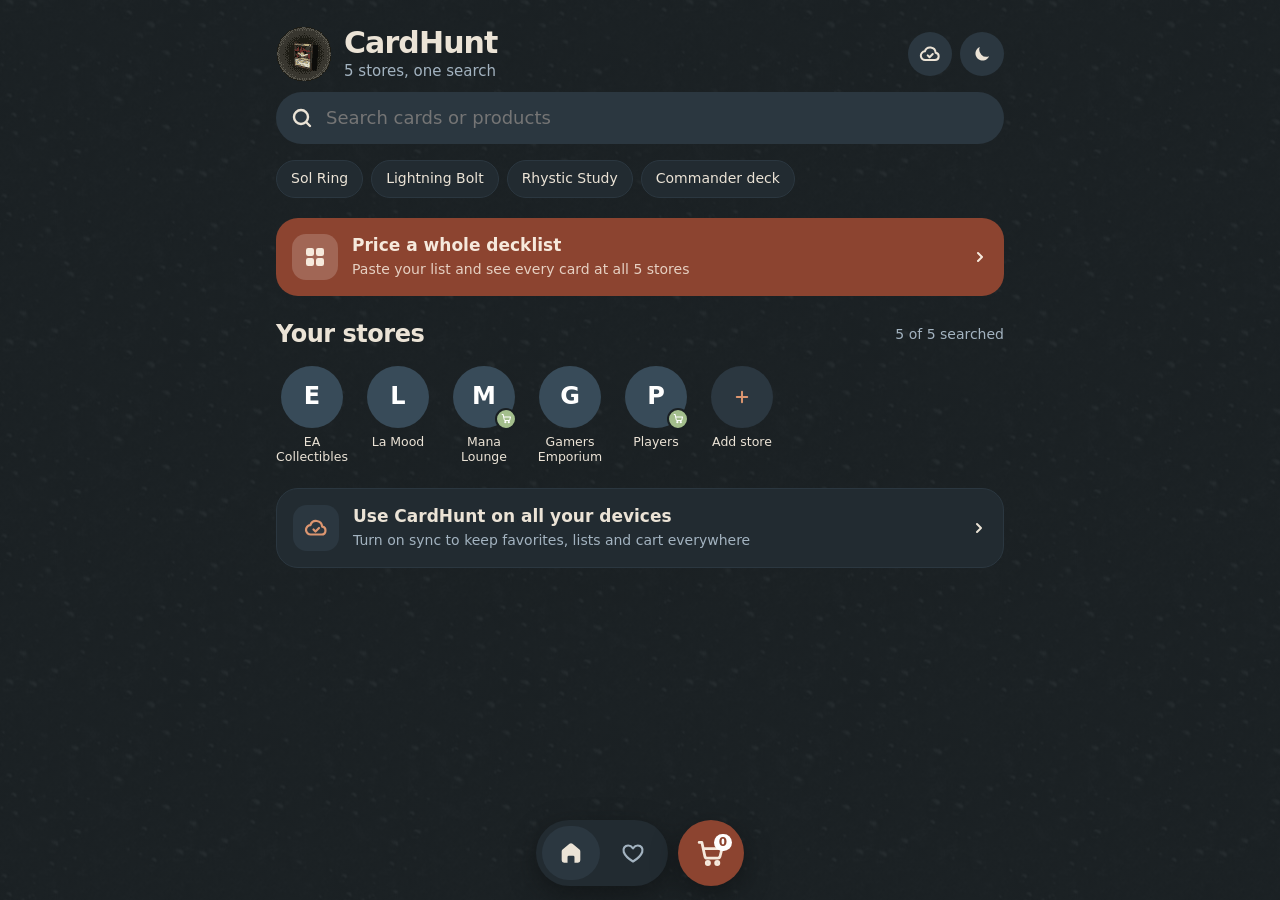
==== commit 32bc7b55: "Recommended for you: one-line title with See all, a full page of picks, and per-store recommendation" ====
--- a/index.html
+++ b/index.html
@@ -310,8 +310,20 @@
 .ci .stepper{background:var(--sheet-2);height:40px}
 .ci .stepper button{color:var(--sheet-text)}
 .ci .later{height:40px;padding:0 14px;border-radius:999px;background:var(--sheet-2);font-size:14px;font-weight:600}
-.sc .subt{display:flex;justify-content:space-between;font-size:17px;margin:12px 0}
-.sc .co{display:block;width:100%;height:54px;border-radius:999px;background:var(--sheet-2);color:var(--sheet-text);font-weight:650;font-size:17px}
+.sc .cobox{--coline:color-mix(in srgb,var(--sheet-text) 12%,transparent);margin-top:14px;padding:16px;border-radius:22px;background:var(--sheet-bg);border:1px solid var(--coline)}
+.sc .subt{display:flex;justify-content:space-between;align-items:flex-end;margin:0 2px 14px}
+.sc .subt span{font-size:17px;font-weight:650;display:flex;flex-direction:column}
+.sc .subt small{font-size:13px;font-weight:400;color:var(--sheet-muted);margin-top:2px}
+.sc .subt b{font-size:22px;font-weight:700}
+.sc .costeps{list-style:none;counter-reset:st;display:flex;gap:6px;margin:14px 0 0;padding:0}
+.sc .costeps li{counter-increment:st;flex:1;font-size:12.5px;line-height:1.35;color:var(--sheet-muted);display:flex;flex-direction:column;gap:6px}
+.sc .costeps li::before{content:counter(st);width:22px;height:22px;border-radius:50%;background:var(--sheet-2);color:var(--sheet-text);font-size:12px;font-weight:700;display:grid;place-items:center}
+.sc .conote{display:flex;align-items:center;gap:8px;color:var(--sheet-muted);font-size:13px;margin-top:14px;padding-top:12px;border-top:1px solid var(--coline)}
+.sc .conote svg{width:18px;height:18px;flex:none}
+.sc .codone{display:flex;align-items:center;justify-content:space-between;gap:10px;margin-top:10px;font-size:14px;color:var(--sheet-muted)}
+.sc .codone button{height:36px;padding:0 14px;border-radius:999px;border:1px solid var(--coline);color:var(--accent-ink);font-weight:600;font-size:14px}
+.sc .co{display:flex;align-items:center;justify-content:center;gap:8px;width:100%;height:54px;border-radius:999px;background:var(--accent);color:var(--accent-text);font-weight:650;font-size:17px}
+.sc .co svg{flex:none}
 .sc .info{display:flex;align-items:center;gap:10px;color:var(--sheet-muted);font-size:14px;margin-top:12px}
 .ci .added{color:#4ade80;font-size:14px;font-weight:600;margin-top:4px}
 .grandrow{display:flex;justify-content:space-between;font-size:18px;font-weight:700;padding:6px 6px 4px}
@@ -443,7 +455,8 @@
 .holding{transform:scale(.93)!important;transition:transform .45s ease-out!important}
 
 /* recently viewed */
-.rail .rmeta{font-size:12.5px;color:var(--muted);margin-top:6px;white-space:nowrap;overflow:hidden;text-overflow:ellipsis;padding:0 2px}
+.recgrid .p .img{border-radius:14px;aspect-ratio:488/680}.recgrid .p .img img{object-fit:cover;object-position:center}
+.rail .rmeta,.recgrid .rmeta{font-size:12.5px;color:var(--muted);margin-top:6px;white-space:nowrap;overflow:hidden;text-overflow:ellipsis;padding:0 2px}
 .seeall{flex:none;width:110px;aspect-ratio:488/680;align-self:flex-start;border-radius:14px;background:var(--surface-2);display:flex;flex-direction:column;align-items:center;justify-content:center;gap:6px;font-weight:650;font-size:15px}
 .seeall span{width:44px;height:44px;border-radius:50%;background:var(--surface);display:flex;align-items:center;justify-content:center;box-shadow:var(--shadow)}
 .seeall small{color:var(--muted);font-weight:500;font-size:12.5px}
@@ -1154,23 +1167,24 @@
     ${!storeQ?storeBrowseHTML(st):''}</div>`;
 }
 // Store page extras: your recommended cards that this store has in stock, and everything else it sells.
-const PICKS={}, BROWSE={}, BKIND={};
+const PICKS={}, BROWSE={}, BKIND={}, PICKN=12;
 const KINDS=[['','All products'],['booster','Boosters'],['commander deck','Commander decks'],['sleeves','Sleeves'],['playmat','Playmats'],['deck box','Deck boxes'],['binder','Binders'],['dice','Dice']];
 async function loadPicks(st){
-  const names=((RECS&&RECS.cards)||[]).slice(0,8).map(c=>c.name); const key=names.join('|');
+  const names=((RECS&&RECS.cards)||[]).slice(0,PICKN).map(c=>c.name); const key=names.join('|');
   if(!names.length||(PICKS[st.id]&&PICKS[st.id].key===key)) return; PICKS[st.id]={key,state:'loading',offers:[]};
   const qs=st.custom?`stores=_&extra=${encodeURIComponent(st.host)}`:`stores=${encodeURIComponent(st.id)}`;
   const found=await Promise.all(names.map(async n=>{ try{ const j=await (await fetch(`${API}/search?q=${encodeURIComponent(n)}&${qs}`)).json();
     const o=(j.results||[]).filter(p=>p.store===st.id&&p.available).sort((a,b)=>(a.priceMin??0)-(b.priceMin??0))[0]; return o||null; }catch(e){ return null; } }));
   PICKS[st.id]={key,state:'ok',offers:found.filter(Boolean).map(p=>remember({store:p.store,storeName:st.name,title:p.title,name:p.name,set:p.set,url:p.url,image:p.image,foil:isFoil(p.title),price:p.priceMin??0,priceMax:p.priceMax??p.priceMin??0,available:true}))};
-  if(route.name==='store'&&route.id===st.id&&!storeQ) render();
+  if((route.name==='store'&&!storeQ||route.name==='recs')&&route.id===st.id) render();
 }
 function storePicksHTML(st){
   if(!recSeeds().length) return ''; if(!RECS||!RECS.cards){ setTimeout(loadRecs,0); return ''; }
-  const pk=PICKS[st.id]; if(!pk||pk.key!==RECS.cards.slice(0,8).map(c=>c.name).join('|')) setTimeout(()=>loadPicks(st),0);
-  if(!pk||pk.state==='loading') return `<div class="h"><h2>Picks for you here</h2></div><div class="rail">${'<div class="p"><div class="skel" style="aspect-ratio:488/680"></div></div>'.repeat(3)}</div>`;
+  const pk=PICKS[st.id]; if(!pk||pk.key!==RECS.cards.slice(0,PICKN).map(c=>c.name).join('|')) setTimeout(()=>loadPicks(st),0);
+  if(!pk||pk.state==='loading') return `<div class="h"><h2>Recommended for you</h2></div><div class="rail">${'<div class="p"><div class="skel" style="aspect-ratio:488/680"></div></div>'.repeat(3)}</div>`;
   if(!pk.offers.length) return '';
-  return `<div class="h"><h2>Picks for you here</h2><span class="hint">Goes with your cards</span></div><div class="rail">${pk.offers.map(o=>tile(o,{rail:true})).join('')}</div>`;
+  const more=pk.offers.length>3;
+  return `<div class="h"><h2>Recommended for you</h2>${more?`<button class="right" data-act="go" data-to="recs" data-id="${esc(st.id)}">See all</button>`:''}</div><div class="rail">${pk.offers.slice(0,10).map(o=>tile(o,{rail:true})).join('')}${more?`<button class="seeall" data-act="go" data-to="recs" data-id="${esc(st.id)}"><span>${I.chev.replace('width="16" height="16"','width="22" height="22"')}</span>See all<small>${pk.offers.length} in stock</small></button>`:''}</div>`;
 }
 async function loadBrowse(st,kind){
   const k=st.id+'|'+kind; if(BROWSE[k]&&(BROWSE[k].state==='loading'||Date.now()-BROWSE[k].at<30*60e3)) return;
@@ -1178,7 +1192,7 @@
   try{ const j=await (await fetch(`${API}/browse?host=${encodeURIComponent(st.host)}&id=${encodeURIComponent(st.id)}${kind?'&q='+encodeURIComponent(kind):''}`)).json();
     BROWSE[k]={state:'ok',at:Date.now(),items:(j.items||[]).map(p=>remember({store:st.id,storeName:st.name,title:p.title,name:p.name,set:p.set||'',url:p.url,image:p.image,foil:isFoil(p.title),price:p.priceMin??0,priceMax:p.priceMax??p.priceMin??0,available:!!p.available}))}; }
   catch(e){ BROWSE[k]={state:'err',at:Date.now(),items:[]}; }
-  if(route.name==='store'&&route.id===st.id&&!storeQ) render();
+  if((route.name==='store'&&!storeQ||route.name==='recs')&&route.id===st.id) render();
 }
 function storeBrowseHTML(st){
   const kind=BKIND[st.id]||'', k=st.id+'|'+kind, b=BROWSE[k]; if(!b) setTimeout(()=>loadBrowse(st,kind),0);
@@ -1346,9 +1360,23 @@
 function recsInner(){
   if(!RECS||!RECS.cards) return '';
   const own=new Set([...S.cart,...S.favs].map(x=>String(x.name||'').toLowerCase()));
-  const cards=RECS.cards.filter(c=>!own.has(c.name.toLowerCase())).slice(0,12); if(!cards.length) return '';
-  return `<div class="h"><h2>Recommended for you</h2><span class="hint">From what you hunt</span></div>
-    <div class="rail">${cards.map(c=>`<div class="p rec"><button class="img" data-act="q" data-q="${esc(c.name)}"><img alt="${esc(c.name)}" loading="lazy" src="${esc(scry(c.name))}"></button><div class="rmeta">Goes with ${esc(c.with[0]||'')}</div></div>`).join('')}</div>`;
+  const all=recCards(), cards=all.slice(0,10); if(!cards.length) return '';
+  const more=all.length>3;
+  return `<div class="h"><h2>Recommended for you</h2>${more?'<button class="right" data-act="go" data-to="recs">See all</button>':''}</div>
+    <div class="rail">${cards.map(recTile).join('')}${more?`<button class="seeall" data-act="go" data-to="recs"><span>${I.chev.replace('width="16" height="16"','width="22" height="22"')}</span>See all<small>${all.length} cards</small></button>`:''}</div>`;
+}
+function recCards(){ if(!RECS||!RECS.cards) return []; const own=new Set([...S.cart,...S.favs].map(x=>String(x.name||'').toLowerCase())); return RECS.cards.filter(c=>!own.has(c.name.toLowerCase())); }
+function recTile(c){ return `<div class="p rec"><button class="img" data-act="q" data-q="${esc(c.name)}"><img alt="${esc(c.name)}" loading="lazy" src="${esc(scry(c.name))}"></button><div class="rmeta">Goes with ${esc(c.with[0]||'')}</div></div>`; }
+// See all: every recommended card, or (from a store page) the ones that store has in stock.
+function viewRecs(){
+  const st=route.id&&SBY[route.id], back=`<button class="iconbtn sm" data-act="navback" aria-label="Back">${I.back}</button>`;
+  if(st){ const pk=PICKS[st.id]; if(!pk) setTimeout(()=>loadPicks(st),0);
+    const body=!pk||pk.state==='loading'?`<div class="grid">${skeletons(6)}</div>`:pk.offers.length?`<div class="grid">${pk.offers.map(o=>tile(o)).join('')}</div>`:'<div class="empty">None of your recommended cards are in stock here right now.</div>';
+    return `<div class="h">${back}<h2>Recommended for you</h2></div><p class="hint" style="margin:-4px 2px 12px">In stock at ${esc(st.name)}, and they go with your cards</p>${body}`; }
+  if(!RECS||!RECS.cards) setTimeout(loadRecs,0);
+  const cards=recCards();
+  return `<div class="h">${back}<h2>Recommended for you</h2></div><p class="hint" style="margin:-4px 2px 12px">Cards Commander players often run with what you've saved, carted and looked at</p>
+    ${cards.length?`<div class="grid recgrid">${cards.map(recTile).join('')}</div>`:'<div class="empty">Save or cart a few cards and recommendations show up here.</div>'}`;
 }
 function viewHome(){
   const sm=w=>w.replace(/width="\d+" height="\d+"/,'width="22" height="22"');
@@ -1462,7 +1490,7 @@
 function render(){
   const app=$id('app');
   const active=document.activeElement; const focusId=active&&active.id; const caret=active&&active.selectionStart;
-  const views={home:viewHome, viewed:viewViewed, search:viewSearch, saved:viewSaved, lists:viewLists, list:viewList, store:viewStore};
+  const views={home:viewHome, viewed:viewViewed, recs:viewRecs, search:viewSearch, saved:viewSaved, lists:viewLists, list:viewList, store:viewStore};
   app.innerHTML=(views[route.name]||viewHome)();
   const tab=route.id==='temp'?'home':{home:'home',search:'home',store:'home',viewed:'home',saved:'saved',lists:'saved',list:'saved'}[route.name];
   for(const n of ['home','saved']) $id('nav-'+n).classList.toggle('on', tab===n);
@@ -1607,11 +1635,13 @@
         <div class="cd">${isFoil(c.title)?'Foil · ':''}${esc(priceText(c))} each</div>${c.added?'<div class="added">✓ Added at the store</div>':''}
         <div class="ctl"><div class="stepper"><button data-act="cq" data-k="${esc(c.url)}" data-d="-1">${c.qty>1?I.minus:I.trash}</button><span>${c.qty}</span><button data-act="cq" data-k="${esc(c.url)}" data-d="1">${I.plus}</button></div>
         <button class="later" data-act="later" data-k="${esc(c.url)}">Save for later</button></div></div></div>`).join('')}
-      <div class="subt"><span>Subtotal from</span><span>${money(sub)}</span></div>
-      <button class="co" data-act="checkout" data-s="${s.id}">${s.deck?`Send to ${esc(s.name)}${s.name.endsWith('s')?"'":"'s"} cart`:`Add to ${esc(s.name)}${s.name.endsWith('s')?"'":"'s"} cart, one by one`}</button>
-      <div class="info">${I.cart.replace('width="30" height="30"','width="22" height="22"')} ${s.deck?'Opens the store\'s deck list with these cards. Tap "Submit decklist", pick conditions, and they go into the store\'s cart.':'CardHunt opens each card on the store\'s site, one at a time. Add it to their cart, come back, and tap Next.'}</div>
-      <div class="info">${I.ship} Each store ships and checks out separately.</div>
-      <button class="later" style="margin-top:12px" data-act="bought" data-s="${s.id}">✓ I bought these, clear them</button></div></div></div>`}).join('')
+      <div class="cobox">
+        <div class="subt"><span>Subtotal<small>${n} item${n===1?'':'s'} · prices from</small></span><b>${money(sub)}</b></div>
+        <button class="co" data-act="checkout" data-s="${s.id}">${I.cart.replace('width="30" height="30"','width="20" height="20"')}${s.deck?`Send to ${esc(s.name)}${s.name.endsWith('s')?"'":"'s"} cart`:`Check out at ${esc(s.name)}`}</button>
+        ${s.deck?`<ol class="costeps"><li>Opens ${esc(s.name)}'s deck list with these cards</li><li>Tap "Submit decklist" and pick conditions</li><li>Pay on their site</li></ol>`:`<ol class="costeps"><li>We open each card on ${esc(s.name)}'s site</li><li>Add it to their cart, come back, tap Next</li><li>Pay on their site</li></ol>`}
+        <div class="conote">${I.ship} Ships and checks out separately from your other stores</div>
+        <div class="codone"><span>Already paid?</span><button data-act="bought" data-s="${s.id}">✓ Clear these</button></div>
+      </div></div></div></div>`}).join('')
       +`<div class="grandrow"><span>${picking?`Total from, ${shown.length} store${shown.length===1?'':'s'} (${shownN} item${shownN===1?'':'s'})`:'Total from, all stores'}</span><span>${money(grand)}</span></div>`
     :`<div class="empty">Your cart is empty.<br>Tap a card, then "Add to cart".</div>`}`, 'cartsheet');
 }
@@ -1718,7 +1748,7 @@
     if($id('sheet').querySelector('.pd')) { openProduct(o); render(); return; }
     syncHearts(o,true); if(route.name==='saved') setTimeout(render,450); return; }
   switch(a){
-    case 'go': closeSheet(); go(el.dataset.to); break;
+    case 'go': closeSheet(); go(el.dataset.to, el.dataset.id?{id:el.dataset.id}:{}); break;
     case 'navback': { closeSheet(); const b=NAVH.pop(); if(!b){ go('home'); break; } if(b.name==='search'&&b.q) searchQ=b.q; go(b.name,b,true); break; }
     case 'open': { // single tap opens, double tap favorites
       const o=offerOf(k); if(!o) break;
@@ -1833,7 +1863,7 @@
   if(h.startsWith('list/')) route={name:'list',id:h.slice(5)};
   else if(h.startsWith('store/')&&SBY[h.slice(6)]) route={name:'store',id:h.slice(6)};
   else if(h.startsWith('search/')){ searchQ=h.slice(7); route={name:'search'}; fetchCard(searchQ); }
-  else if(['saved','lists','viewed'].includes(h)) route={name:h};
+  else if(['saved','lists','viewed','recs'].includes(h)) route={name:h};
   render();
 })();
 if(SY) syncNow();
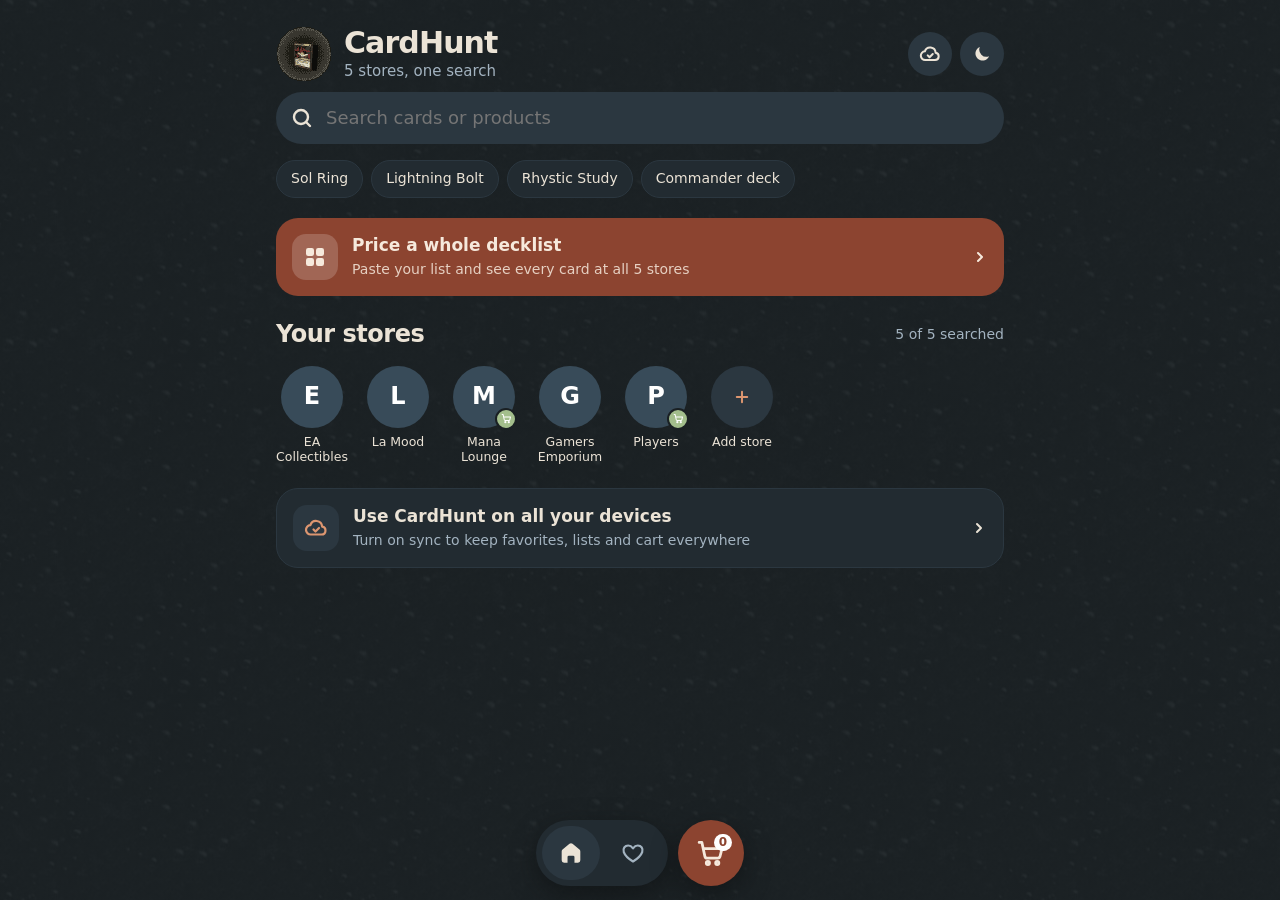
==== commit b2c6384f: "Cart: the store you last added to comes first; removing or changing amounts doesn't reorder Co-Autho" ====
--- a/index.html
+++ b/index.html
@@ -1574,7 +1574,7 @@
   else {S.favs=[{...o},...S.favs]; toast('Saved to favorites')}
   save('favs');
 }
-function addToCart(o,q=1){const c=inCart(o); if(c) c.qty+=q; else S.cart.push({...o,qty:q}); save('cart'); $id('cartCount').textContent=S.cart.reduce((a,c)=>a+c.qty,0); toast('Added to cart')}
+function addToCart(o,q=1){const c=inCart(o), now=Date.now(); if(c){ c.qty+=q; c.at=now; } else S.cart.push({...o,qty:q,at:now}); save('cart'); $id('cartCount').textContent=S.cart.reduce((a,c)=>a+c.qty,0); toast('Added to cart')}
 function viewed(o){S.viewed=[{...o,at:Date.now()},...S.viewed.filter(v=>v.url!==o.url)].slice(0,60); save('viewed')}
 
 let productFromCart=false;
@@ -1619,7 +1619,9 @@
 const saveFold=()=>LS.set('fold',[...FOLD]);
 function setFold(sc,fold){ sc.classList.toggle('folded',fold); sc.querySelector('.shd').setAttribute('aria-expanded',String(!fold)); if(fold) FOLD.add(sc.dataset.s); else FOLD.delete(sc.dataset.s); }
 function openCart(){
-  const groups=STORES.map(s=>({s,items:S.cart.filter(c=>c.store===s.id)})).filter(g=>g.items.length);
+  // The store you added to most recently comes first; removing or changing amounts doesn't reorder.
+  const groups=STORES.map(s=>({s,items:S.cart.filter(c=>c.store===s.id)})).filter(g=>g.items.length)
+    .map(g=>({...g,last:Math.max(0,...g.items.map(c=>c.at||0))})).sort((a,b)=>b.last-a.last);
   for(const id of [...CSEL]) if(!groups.some(g=>g.s.id===id)) CSEL.delete(id);
   const picking=groups.length>1&&CSEL.size>0;
   const shown=picking?groups.filter(g=>CSEL.has(g.s.id)):groups;
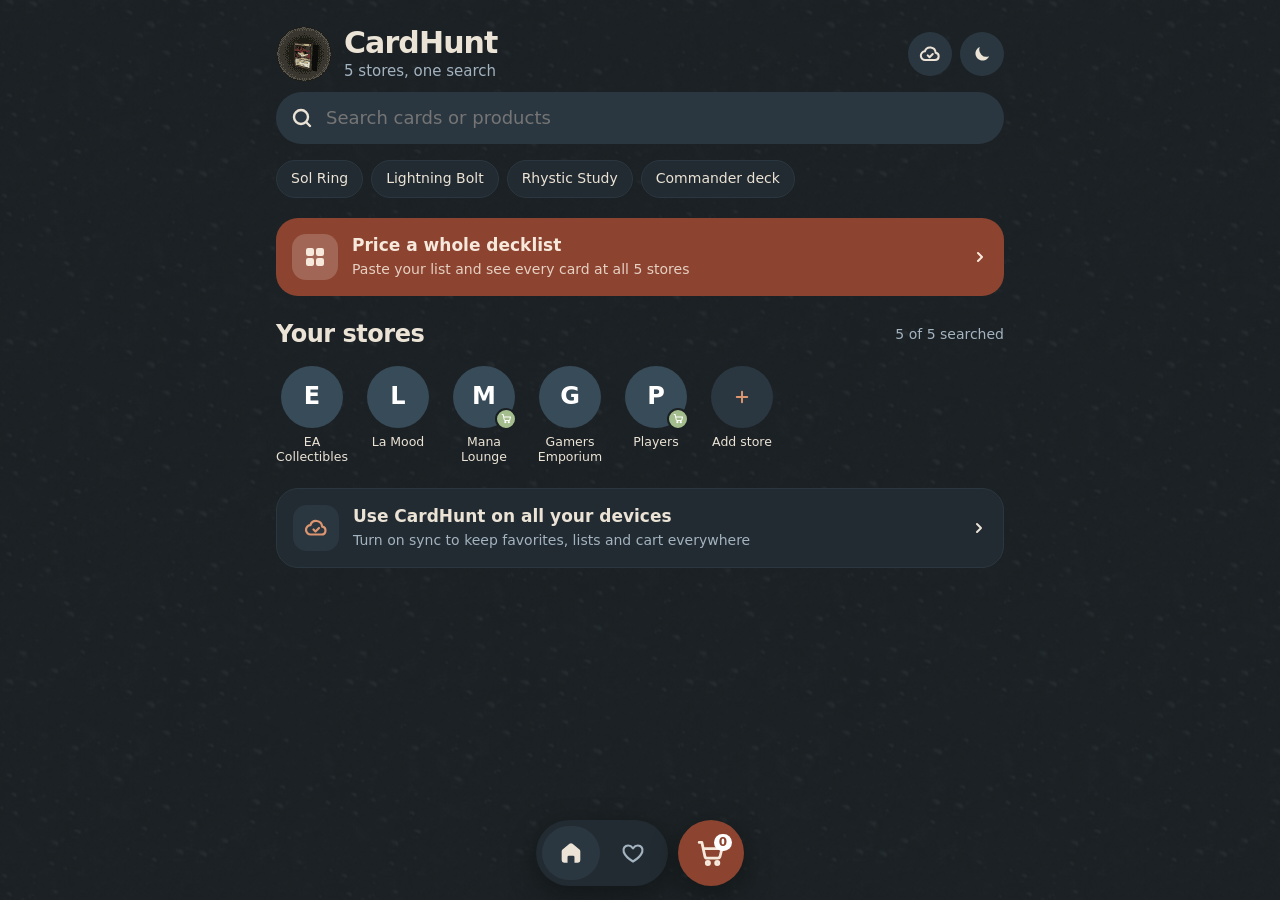
==== commit 0c771b93: "Search a list: fill the empty screen with Paste and Example buttons, your saved lists, how it works " ====
--- a/index.html
+++ b/index.html
@@ -109,6 +109,11 @@
 .rail .p{flex:none;width:132px}
 .noimg{display:flex;align-items:center;justify-content:center;width:100%;height:100%;min-height:120px;background:var(--surface-2);color:var(--muted);aspect-ratio:488/680}.noimg svg{width:40px;height:40px;opacity:.55}
 .lrail .lcard{flex:none;width:140px}
+.msteps{list-style:none;counter-reset:ms;margin:0;padding:0;display:grid;gap:10px}
+.msteps li{counter-increment:ms;display:grid;grid-template-columns:34px 1fr;column-gap:12px;align-items:start;background:var(--surface);border-radius:18px;padding:14px}
+.msteps li::before{content:counter(ms);grid-row:span 2;width:34px;height:34px;border-radius:50%;background:var(--surface-2);color:var(--text);font-weight:700;display:grid;place-items:center}
+.msteps b{font-size:16px}.msteps span{color:var(--muted);font-size:14px;margin-top:2px}
+.mfmt{display:flex;flex-wrap:wrap;gap:8px}.mfmt code{font:13px/1 ui-monospace,SFMono-Regular,Menlo,monospace;padding:9px 12px;border-radius:999px;background:var(--surface);color:var(--muted)}
 .bchips{margin-top:6px}
 .rail .p .img{border-radius:14px;aspect-ratio:488/680}
 .rail .p .img img{object-fit:cover;object-position:center}
@@ -1476,7 +1481,8 @@
     <div class="field${temp&&!l.items.length?' hidden':''}"><input id="addcard" placeholder="Add a card or product" autocomplete="off"><button class="btn" data-act="additem">Add</button><div class="suggest hidden" id="sug2"></div></div>
     <div class="actions${temp&&!l.items.length?' hidden':''}"><button class="btn ghost" data-act="paste">Paste a decklist</button></div>
     <div class="field${temp&&!l.items.length?'':' hidden'}" id="pastebox"><textarea id="pastetext" placeholder="Paste from Moxfield, ManaBox, Archidekt… one card per line"></textarea></div>
-    <div class="actions${temp&&!l.items.length?'':' hidden'}" id="pasteactions"><button class="btn" data-act="importpaste">${temp?`${I.search} Search all stores`:'Add these cards'}</button></div>
+    <div class="actions${temp&&!l.items.length?'':' hidden'}" id="pasteactions"><button class="btn" data-act="importpaste">${temp?`${I.search} Search all stores`:'Add these cards'}</button>${navigator.clipboard&&navigator.clipboard.readText?'<button class="btn ghost" data-act="clippaste">Paste</button>':''}${temp?'<button class="btn ghost" data-act="samplelist">Example</button>':''}</div>
+    ${temp&&!l.items.length?multiEmptyHTML():''}
     ${l.items.length?rows:(temp?'':'<div class="empty">This list is empty. Add cards above, or paste a whole decklist.</div>')}
     ${searched?`<div class="total"><span>Cheapest in-stock total${missing?` (${missing} missing)`:''}</span><span>${money(total)}</span></div>`:''}
     ${l.items.some(i=>!DATA[i.name.toLowerCase()])?`<button class="btn block" style="margin-top:16px" data-act="findall">${I.search} Check prices at all stores</button>`:''}
@@ -1487,6 +1493,21 @@
       : `<button class="btn ghost" data-act="dellist" style="color:var(--heart)">${I.trash} Delete list</button>`}</div>`;
 }
 
+// What fills the empty "Search a list of cards" screen: your saved lists, how it works, and formats that paste fine.
+const SAMPLE='1 Sol Ring\n1 Arcane Signet\n1 Command Tower\n1 Swords to Plowshares\n1 Counterspell\n1 Cultivate\n1 Lightning Greaves\n1 Rhystic Study';
+function multiEmptyHTML(){
+  const mine=S.lists.filter(x=>x.items&&x.items.length);
+  return `${mine.length?`<div class="h" style="margin-top:28px"><h2>Your lists and decks</h2><span class="hint">Tap one to price it</span></div>
+    <div class="rail lrail">${mine.map(x=>`<button class="lcard" data-act="list" data-id="${x.id}">${listStack(x)}<div class="n">${esc(x.name)}</div><div class="c">${countCards(x)} card${countCards(x)===1?'':'s'}</div></button>`).join('')}</div>`:''}
+    <div class="h" style="margin-top:28px"><h2>How it works</h2></div>
+    <ol class="msteps">
+      <li><b>Paste your list</b><span>From Moxfield, Archidekt, ManaBox, or type cards one per line</span></li>
+      <li><b>We check all ${STORES.length} stores</b><span>Every card, at every store, at the same time</span></li>
+      <li><b>See the cheapest total</b><span>Tap a card for every copy, then add the best ones to your cart</span></li>
+    </ol>
+    <div class="h" style="margin-top:24px"><h2>Lines that work</h2></div>
+    <div class="mfmt"><code>4 Lightning Bolt</code><code>1x Sol Ring (CMM) 400</code><code>Rhystic Study</code><code>1 Sol Ring [CMM]</code></div>`;
+}
 function render(){
   const app=$id('app');
   const active=document.activeElement; const focusId=active&&active.id; const caret=active&&active.selectionStart;
@@ -1778,6 +1799,8 @@
     case 'tolist': { const l=S.lists.find(x=>x.id===el.dataset.id), n=el.dataset.n; const ex=l.items.find(i=>i.name.toLowerCase()===n.toLowerCase()); if(ex) ex.qty++; else l.items.push({name:n,qty:1}); save('lists'); closeSheet(); render(); toast(`Added to ${l.name}`); break; }
     case 'wishname': chooseList(el.dataset.n); break;
     case 'additem': addItem($id('addcard').value); break;
+    case 'samplelist': { const t=$id('pastetext'); if(t){ t.value=SAMPLE; t.focus(); } break; }
+    case 'clippaste': navigator.clipboard.readText().then(v=>{ const t=$id('pastetext'); if(t&&v){ t.value=v; t.focus(); } else toast('Nothing to paste'); },()=>toast('Allow paste, or long-press the box')); break;
     case 'paste': $id('pastebox').classList.toggle('hidden'); $id('pasteactions').classList.toggle('hidden'); $id('pastetext').focus(); break;
     case 'importpaste': { const l=curList(); const items=parseList($id('pastetext').value); for(const it of items){const ex=l.items.find(i=>i.name.toLowerCase()===it.name.toLowerCase()); if(ex) ex.qty+=it.qty; else l.items.push(it);} save('lists'); render(); toast(`Added ${items.length} card${items.length===1?'':'s'}`); if(l===S.temp) fetchMany(items.map(i=>i.name).filter(n=>!DATA[n.toLowerCase()])); break; }
     case 'liq': { const l=curList(), it=l.items[+el.dataset.i]; it.qty+=+el.dataset.d; if(it.qty<1) l.items.splice(+el.dataset.i,1); save('lists'); render(); break; }
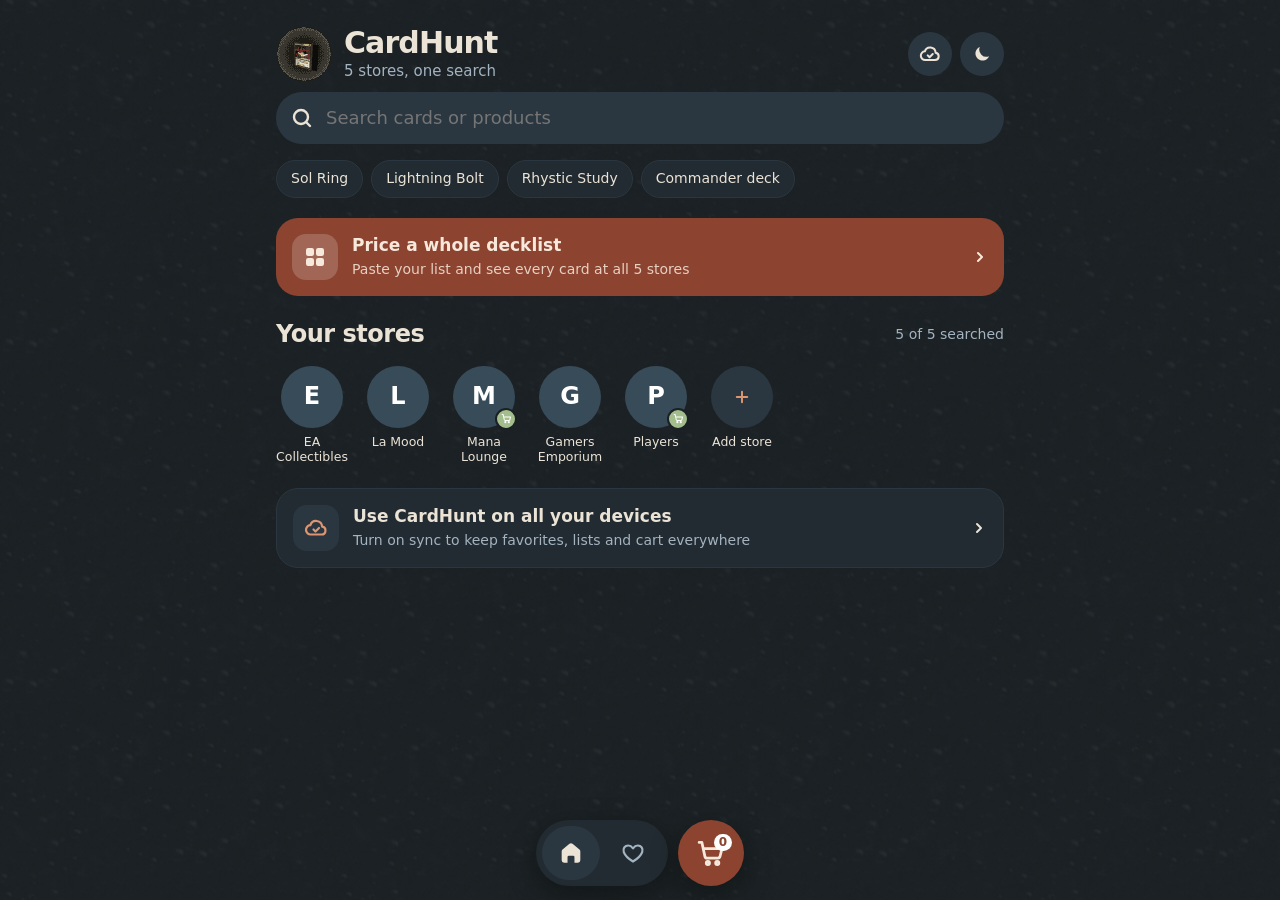
==== commit ec1e40ca: "Search a list: keep Search, Paste and Example on one row Co-Authored-By: Claude Opus 5.5 <noreply@an" ====
--- a/index.html
+++ b/index.html
@@ -163,6 +163,7 @@
 .btn.block{width:100%}
 .btn:disabled{opacity:.5}
 .actions{display:flex;gap:8px;flex-wrap:wrap;margin:10px 0}
+#pasteactions{flex-wrap:nowrap}#pasteactions .btn{padding:0 16px;white-space:nowrap}#pasteactions .btn:first-child{flex:1}
 .titleedit{font-size:26px;font-weight:700;letter-spacing:-.02em;border:0;background:transparent;color:var(--text);outline:0;width:100%;padding:0;margin:6px 0 2px}
 .total{display:flex;justify-content:space-between;align-items:center;background:var(--surface);border:1px solid var(--line);border-radius:18px;padding:14px 16px;margin-top:16px;font-weight:650}
 .empty{color:var(--muted);text-align:center;padding:30px 16px}
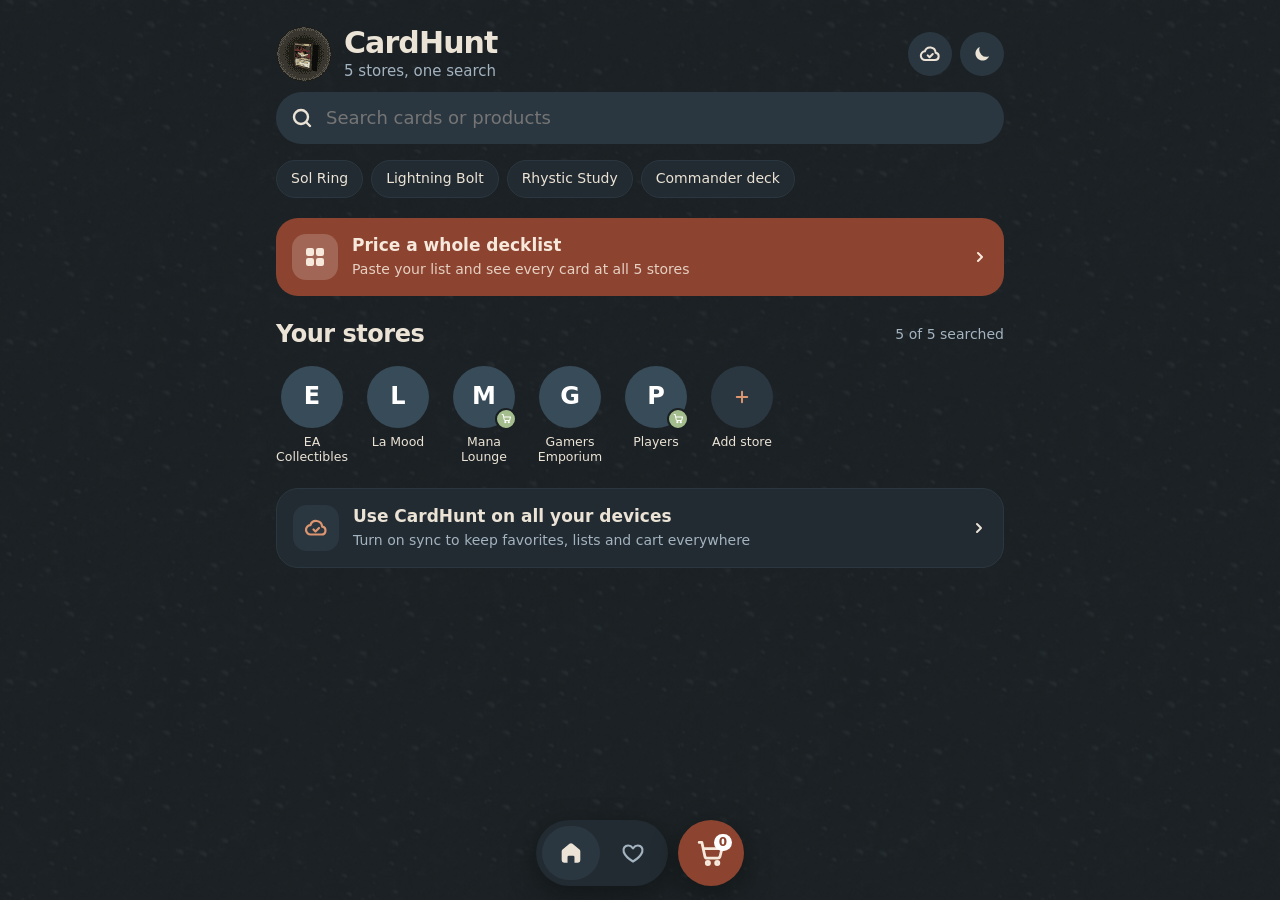
==== commit e4d90c42: "Search a list: paste a Moxfield or Archidekt deck link to load the whole deck Co-Authored-By: Claude" ====
--- a/index.html
+++ b/index.html
@@ -1481,7 +1481,7 @@
   return `${top}
     <div class="field${temp&&!l.items.length?' hidden':''}"><input id="addcard" placeholder="Add a card or product" autocomplete="off"><button class="btn" data-act="additem">Add</button><div class="suggest hidden" id="sug2"></div></div>
     <div class="actions${temp&&!l.items.length?' hidden':''}"><button class="btn ghost" data-act="paste">Paste a decklist</button></div>
-    <div class="field${temp&&!l.items.length?'':' hidden'}" id="pastebox"><textarea id="pastetext" placeholder="Paste from Moxfield, ManaBox, Archidekt… one card per line"></textarea></div>
+    <div class="field${temp&&!l.items.length?'':' hidden'}" id="pastebox"><textarea id="pastetext" placeholder="Paste a Moxfield or Archidekt link, or a list with one card per line"></textarea></div>
     <div class="actions${temp&&!l.items.length?'':' hidden'}" id="pasteactions"><button class="btn" data-act="importpaste">${temp?`${I.search} Search all stores`:'Add these cards'}</button>${navigator.clipboard&&navigator.clipboard.readText?'<button class="btn ghost" data-act="clippaste">Paste</button>':''}${temp?'<button class="btn ghost" data-act="samplelist">Example</button>':''}</div>
     ${temp&&!l.items.length?multiEmptyHTML():''}
     ${l.items.length?rows:(temp?'':'<div class="empty">This list is empty. Add cards above, or paste a whole decklist.</div>')}
@@ -1494,6 +1494,18 @@
       : `<button class="btn ghost" data-act="dellist" style="color:var(--heart)">${I.trash} Delete list</button>`}</div>`;
 }
 
+// A Moxfield or Archidekt link pasted into the box: the helper reads the public deck and we add its cards.
+async function importDeckLink(l,link,btn){
+  const old=btn.innerHTML; btn.disabled=true; btn.textContent='Reading deck…';
+  try{ const j=await (await fetch(`${API}/deck?url=${encodeURIComponent(/^https?:/i.test(link)?link:'https://'+link)}`)).json();
+    if(!j.ok||!j.items||!j.items.length){ toast(j.error||"Couldn't read that deck. Copy the list and paste it instead."); return; }
+    for(const it of j.items){ const ex=l.items.find(i=>i.name.toLowerCase()===it.name.toLowerCase()); if(ex) ex.qty+=it.qty; else l.items.push({qty:it.qty,name:it.name}); }
+    if(l===S.temp&&j.name) l.deckName=j.name;
+    save('lists'); render(); toast(`Added ${j.items.length} cards from ${j.source}`);
+    if(l===S.temp) fetchMany(j.items.map(i=>i.name).filter(n=>!DATA[n.toLowerCase()]));
+  }catch(e){ toast("Couldn't reach the deck site. Copy the list and paste it instead."); }
+  finally{ if(btn.isConnected){ btn.disabled=false; btn.innerHTML=old; } }
+}
 // What fills the empty "Search a list of cards" screen: your saved lists, how it works, and formats that paste fine.
 const SAMPLE='1 Sol Ring\n1 Arcane Signet\n1 Command Tower\n1 Swords to Plowshares\n1 Counterspell\n1 Cultivate\n1 Lightning Greaves\n1 Rhystic Study';
 function multiEmptyHTML(){
@@ -1502,12 +1514,12 @@
     <div class="rail lrail">${mine.map(x=>`<button class="lcard" data-act="list" data-id="${x.id}">${listStack(x)}<div class="n">${esc(x.name)}</div><div class="c">${countCards(x)} card${countCards(x)===1?'':'s'}</div></button>`).join('')}</div>`:''}
     <div class="h" style="margin-top:28px"><h2>How it works</h2></div>
     <ol class="msteps">
-      <li><b>Paste your list</b><span>From Moxfield, Archidekt, ManaBox, or type cards one per line</span></li>
+      <li><b>Paste your list</b><span>A Moxfield or Archidekt deck link, a copied list, or cards typed one per line</span></li>
       <li><b>We check all ${STORES.length} stores</b><span>Every card, at every store, at the same time</span></li>
       <li><b>See the cheapest total</b><span>Tap a card for every copy, then add the best ones to your cart</span></li>
     </ol>
     <div class="h" style="margin-top:24px"><h2>Lines that work</h2></div>
-    <div class="mfmt"><code>4 Lightning Bolt</code><code>1x Sol Ring (CMM) 400</code><code>Rhystic Study</code><code>1 Sol Ring [CMM]</code></div>`;
+    <div class="mfmt"><code>moxfield.com/decks/…</code><code>archidekt.com/decks/…</code><code>4 Lightning Bolt</code><code>1x Sol Ring (CMM) 400</code><code>Rhystic Study</code><code>1 Sol Ring [CMM]</code></div>`;
 }
 function render(){
   const app=$id('app');
@@ -1786,8 +1798,8 @@
       if(c.qty+d<1){ undoToast(`Removed ${c.name||c.title}`); S.cart=S.cart.filter(x=>x!==c); } else c.qty+=d;
       save('cart'); $id('cartCount').textContent=S.cart.reduce((a,x)=>a+x.qty,0); openProduct(offerOf(k)); render(); buzz(); const sp=document.querySelector('.bigstep span'); if(sp) sp.classList.add('bump'); break; }
     case 'multi': go('list',{id:'temp'}); setTimeout(()=>{const t=$id('pastetext'); if(t&&!S.temp.items.length) t.focus()},0); break;
-    case 'savetemp': { const name=prompt('Name this list', 'My deck'); if(name==null) break; const l={id:uid(),name:name.trim()||'My deck',items:S.temp.items.map(i=>({...i})),at:Date.now()}; S.lists.push(l); S.temp.items=[]; save('lists'); toast('Saved to your lists'); go('list',{id:l.id}); break; }
-    case 'cleartemp': S.temp.items=[]; save('lists'); render(); break;
+    case 'savetemp': { const name=prompt('Name this list', S.temp.deckName||'My deck'); if(name==null) break; const l={id:uid(),name:name.trim()||'My deck',items:S.temp.items.map(i=>({...i})),at:Date.now()}; S.lists.push(l); S.temp.items=[]; delete S.temp.deckName; save('lists'); toast('Saved to your lists'); go('list',{id:l.id}); break; }
+    case 'cleartemp': S.temp.items=[]; delete S.temp.deckName; save('lists'); render(); break;
     case 'clearhist': S.searches=[]; save('searches'); render(); break;
     case 'theme': S.theme=S.theme==='light'?'dark':'light'; save('theme'); applyTheme(); render(); tick(); toast(S.theme==='light'?'Light mode':'Dark mode'); break;
     case 'close': dismissSheet(); break;
@@ -1803,7 +1815,9 @@
     case 'samplelist': { const t=$id('pastetext'); if(t){ t.value=SAMPLE; t.focus(); } break; }
     case 'clippaste': navigator.clipboard.readText().then(v=>{ const t=$id('pastetext'); if(t&&v){ t.value=v; t.focus(); } else toast('Nothing to paste'); },()=>toast('Allow paste, or long-press the box')); break;
     case 'paste': $id('pastebox').classList.toggle('hidden'); $id('pasteactions').classList.toggle('hidden'); $id('pastetext').focus(); break;
-    case 'importpaste': { const l=curList(); const items=parseList($id('pastetext').value); for(const it of items){const ex=l.items.find(i=>i.name.toLowerCase()===it.name.toLowerCase()); if(ex) ex.qty+=it.qty; else l.items.push(it);} save('lists'); render(); toast(`Added ${items.length} card${items.length===1?'':'s'}`); if(l===S.temp) fetchMany(items.map(i=>i.name).filter(n=>!DATA[n.toLowerCase()])); break; }
+    case 'importpaste': { const l=curList(); const raw=$id('pastetext').value.trim();
+      if(/^(https?:\/\/)?\S*(moxfield\.com\/decks|archidekt\.com\/(api\/)?decks)\/\S+$/i.test(raw)){ importDeckLink(l,raw,el); break; }
+      const items=parseList(raw); for(const it of items){const ex=l.items.find(i=>i.name.toLowerCase()===it.name.toLowerCase()); if(ex) ex.qty+=it.qty; else l.items.push(it);} save('lists'); render(); toast(`Added ${items.length} card${items.length===1?'':'s'}`); if(l===S.temp) fetchMany(items.map(i=>i.name).filter(n=>!DATA[n.toLowerCase()])); break; }
     case 'liq': { const l=curList(), it=l.items[+el.dataset.i]; it.qty+=+el.dataset.d; if(it.qty<1) l.items.splice(+el.dataset.i,1); save('lists'); render(); break; }
     case 'findall': { const l=curList(); fetchMany(l.items.map(i=>i.name).filter(n=>!DATA[n.toLowerCase()])); break; }
     case 'dellist': { const l=curList(); if(confirm(`Delete "${l.name}"?`)){ S.lists=S.lists.filter(x=>x!==l); if(!S.lists.length) S.lists=[{id:'wish',name:'Wishlist',items:[],at:Date.now()}]; save('lists'); go('lists'); } break; }
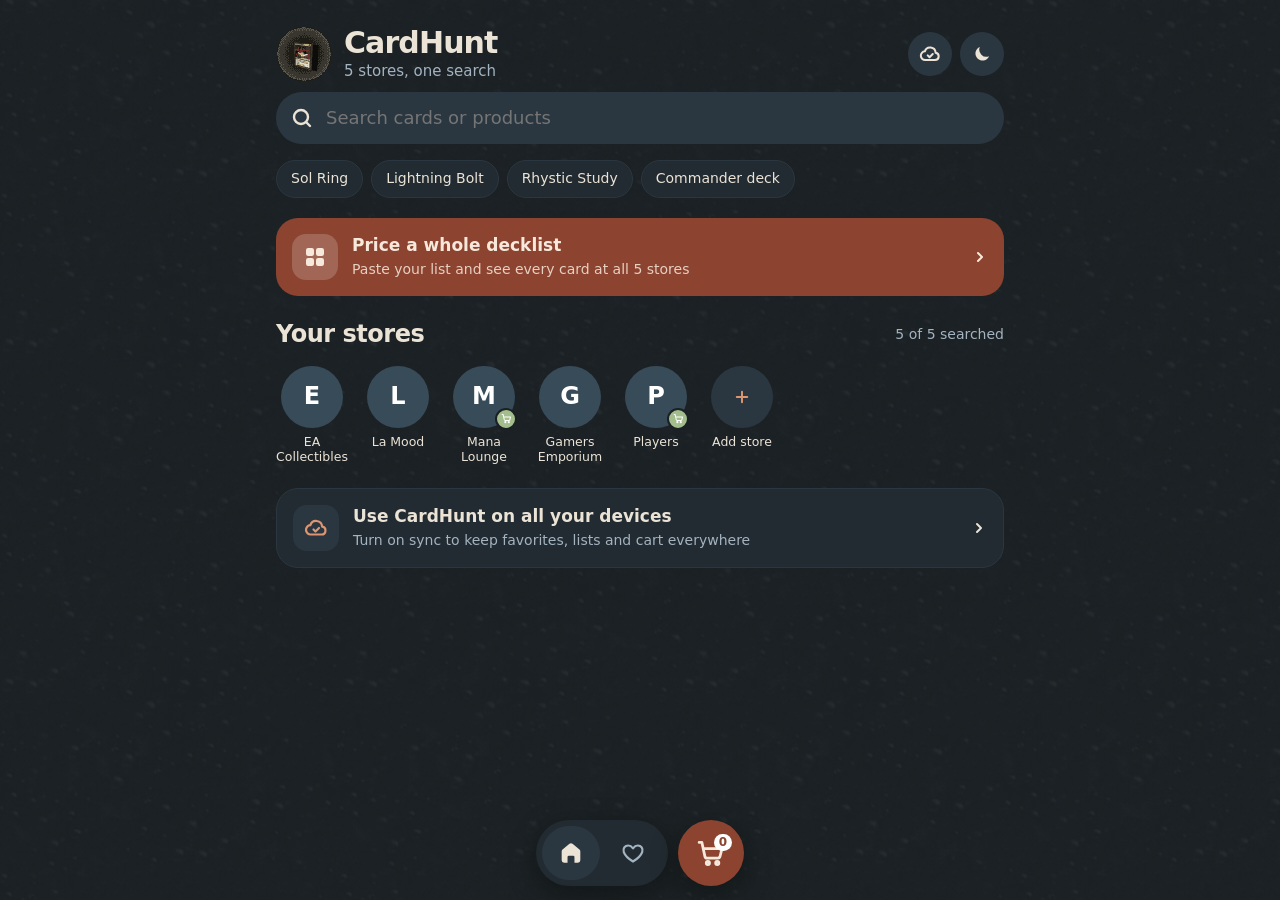
==== commit b644bdcf: "Store names: cards show the store's current name, and added stores still named by web address get th" ====
--- a/index.html
+++ b/index.html
@@ -980,6 +980,8 @@
   if(!src) return `<span class="noimg ${cls}">${CARD_SVG}</span>`;
   return `<img class="${cls}" loading="lazy" alt="" src="${esc(src)}" data-scry="${esc(sc)}" onerror="imgFail(this)">`;
 }
+// A store's name as you have it now (a saved card keeps the name from when you saved it, which may be just the web address).
+const sname=o=>(SBY[o.store]&&SBY[o.store].name)||o.storeName||'';
 function tile(o, opts={}){
   const fav=isFav(o);
   return `<div class="p${o.available?'':' out'}">
@@ -987,7 +989,7 @@
       ${opts.cheapest?'<span class="tag">Cheapest</span>':''}${!o.available?'<span class="tag sold">Sold out</span>':''}
       <span class="heart${fav?' on':''}" data-act="fav" data-k="${esc(o.url)}">${fav?I.heartFill:I.heart}</span>
     </button>
-    ${opts.rail?`<div class="rmeta">${esc(o.storeName||'')}</div>`:`<div class="meta"><div class="store">${esc(o.storeName)}</div><div class="title">${esc(o.title)}</div><div class="price">${esc(priceText(o))}</div></div>`}
+    ${opts.rail?`<div class="rmeta">${esc(sname(o))}</div>`:`<div class="meta"><div class="store">${esc(sname(o))}</div><div class="title">${esc(o.title)}</div><div class="price">${esc(priceText(o))}</div></div>`}
   </div>`;
 }
 function skeletons(n=4){return Array.from({length:n},()=>'<div class="p"><div class="skel"></div><div class="skel t"></div><div class="skel t" style="width:45%"></div></div>').join('')}
@@ -1616,7 +1618,7 @@
   productFromCart=fromCart; viewed(o);
   const c=inCart(o);
   sheet(`<div class="pd"><div class="pdc"><div class="grab"></div>
-    <div class="pdname">${SBY[o.store]?`<button class="ttl" data-act="gostore" data-hold="${esc(o.store)}" data-s="${esc(o.store)}" title="Open the store">${esc(o.storeName)}</button>`:`<span class="ttl">${esc(o.storeName)}</span>`}<button class="mana" data-act="close" aria-label="Close" title="Close">${I.skull}</button></div>
+    <div class="pdname">${SBY[o.store]?`<button class="ttl" data-act="gostore" data-hold="${esc(o.store)}" data-s="${esc(o.store)}" title="Open the store">${esc(sname(o))}</button>`:`<span class="ttl">${esc(sname(o))}</span>`}<button class="mana" data-act="close" aria-label="Close" title="Close">${I.skull}</button></div>
     ${isFoil(o.title)?`<span class="foilwrap">${imgTag(o,'big')}${foilFx(o,'center')}</span>`:imgTag(o,'big')}
     <h3>${esc(o.title)}</h3>
     <div class="pr">${esc(priceText(o))}</div>
@@ -1911,6 +1913,10 @@
 (async()=>{ let changed=false;
   for(const m of S.myStores.filter(x=>!x.v)){ try{ const j=await (await fetch(`${API}/store?url=${encodeURIComponent(m.host)}`)).json();
       if(j.ok){ if(j.name&&(!m.name||m.name.includes('.'))) m.name=j.name; if(j.logo) m.logo=j.logo; if(j.deck&&!m.deck) m.deck=j.deck; m.v=2; changed=true; } }catch(e){} }
+  // Still only a web address: ask for the name the store's own site shows (tried again once a day).
+  for(const m of S.myStores.filter(x=>(!x.name||/\.[a-z]{2,}$/i.test(x.name))&&!(x.nt>Date.now()-864e5))){ m.nt=Date.now(); changed=true;
+    try{ const j=await (await fetch(`${API}/profile?host=${encodeURIComponent(m.host)}`)).json(); const n=String(j.name||'').split(/\s[|–—-]\s/)[0].trim();
+      if(j.ok&&n&&n.length<60&&!/\.[a-z]{2,}$/i.test(n)) m.name=n; }catch(e){} }
   if(changed){ save('myStores'); rebuildStores(); render(); } })();
 document.addEventListener('visibilitychange',()=>{ if(!SY) return; if(document.visibilityState==='visible') syncNow();
   else if(SY.dirty){ clearTimeout(syncT); SY.dirty=false; saveSY(); cloudPut(SY.code,snapshot(),true).then(at=>{SY.at=at;saveSY()},()=>{SY.dirty=true;saveSY()}); } });
